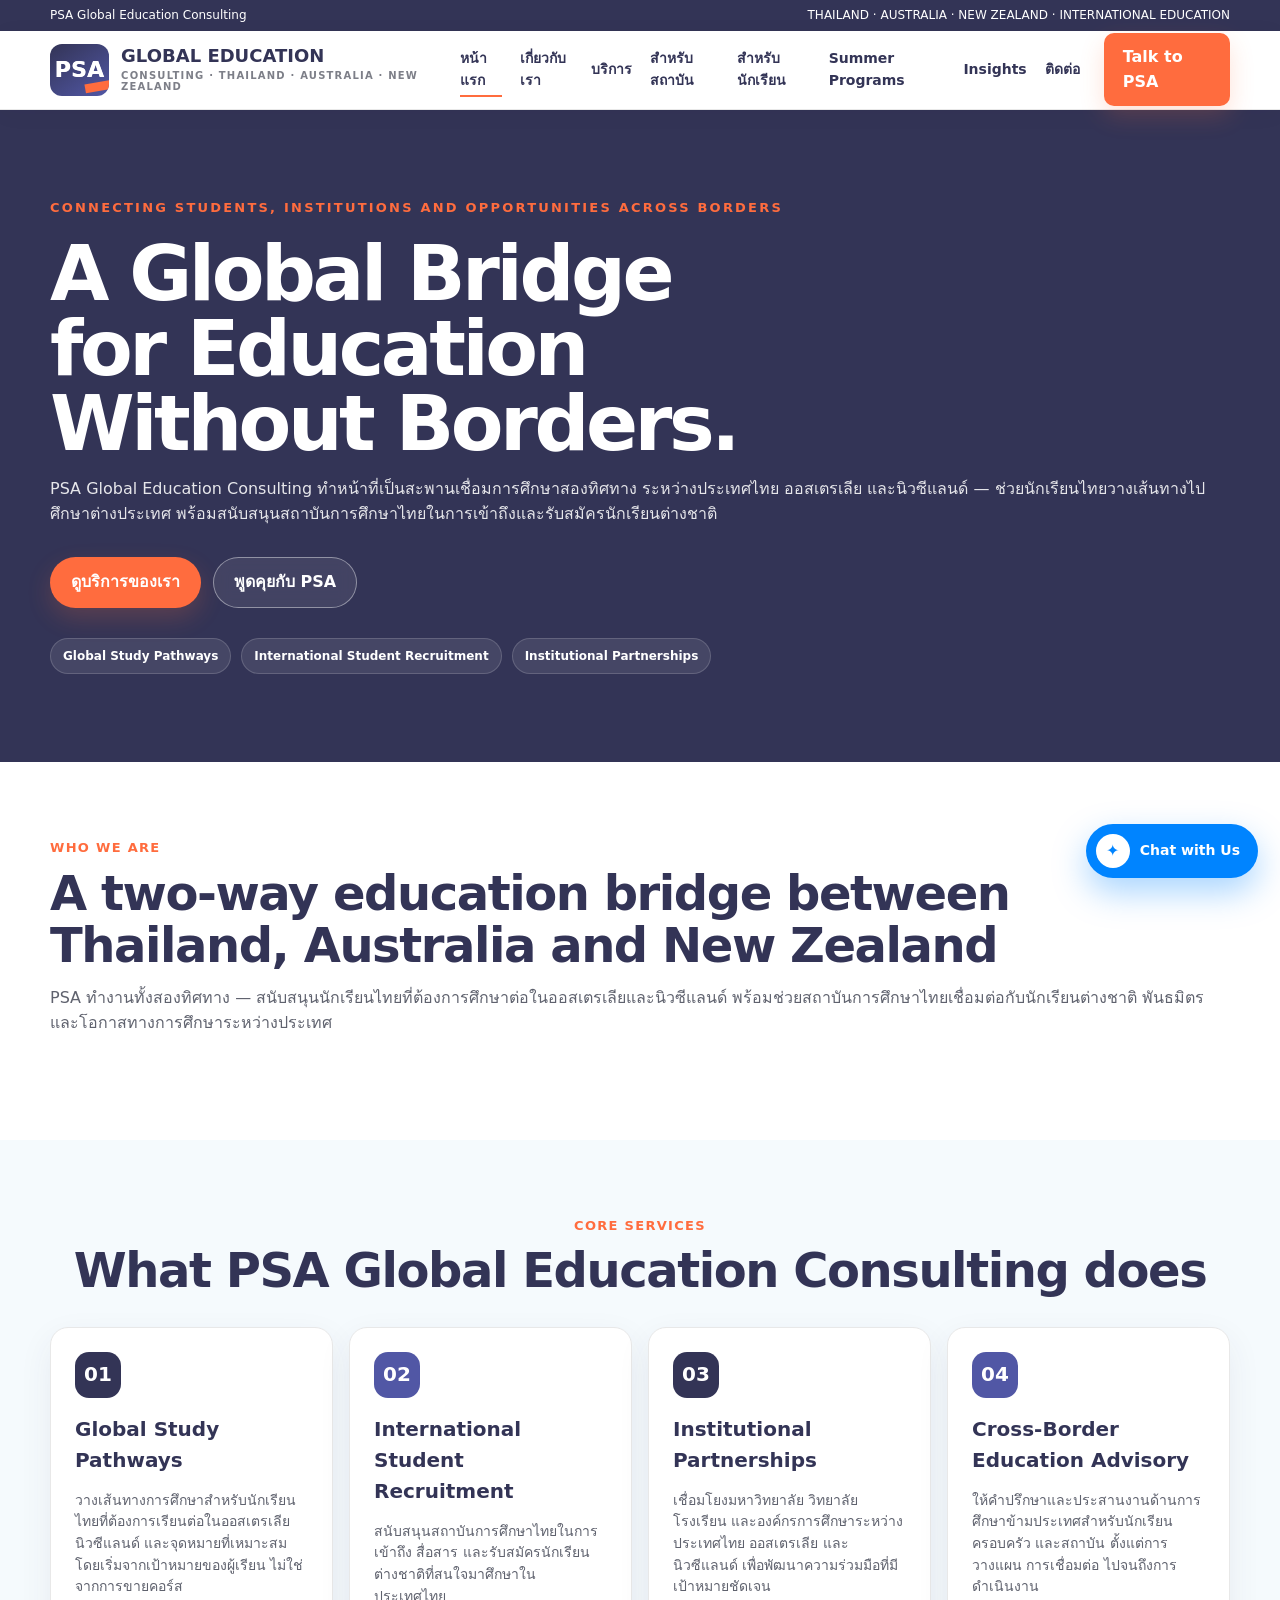
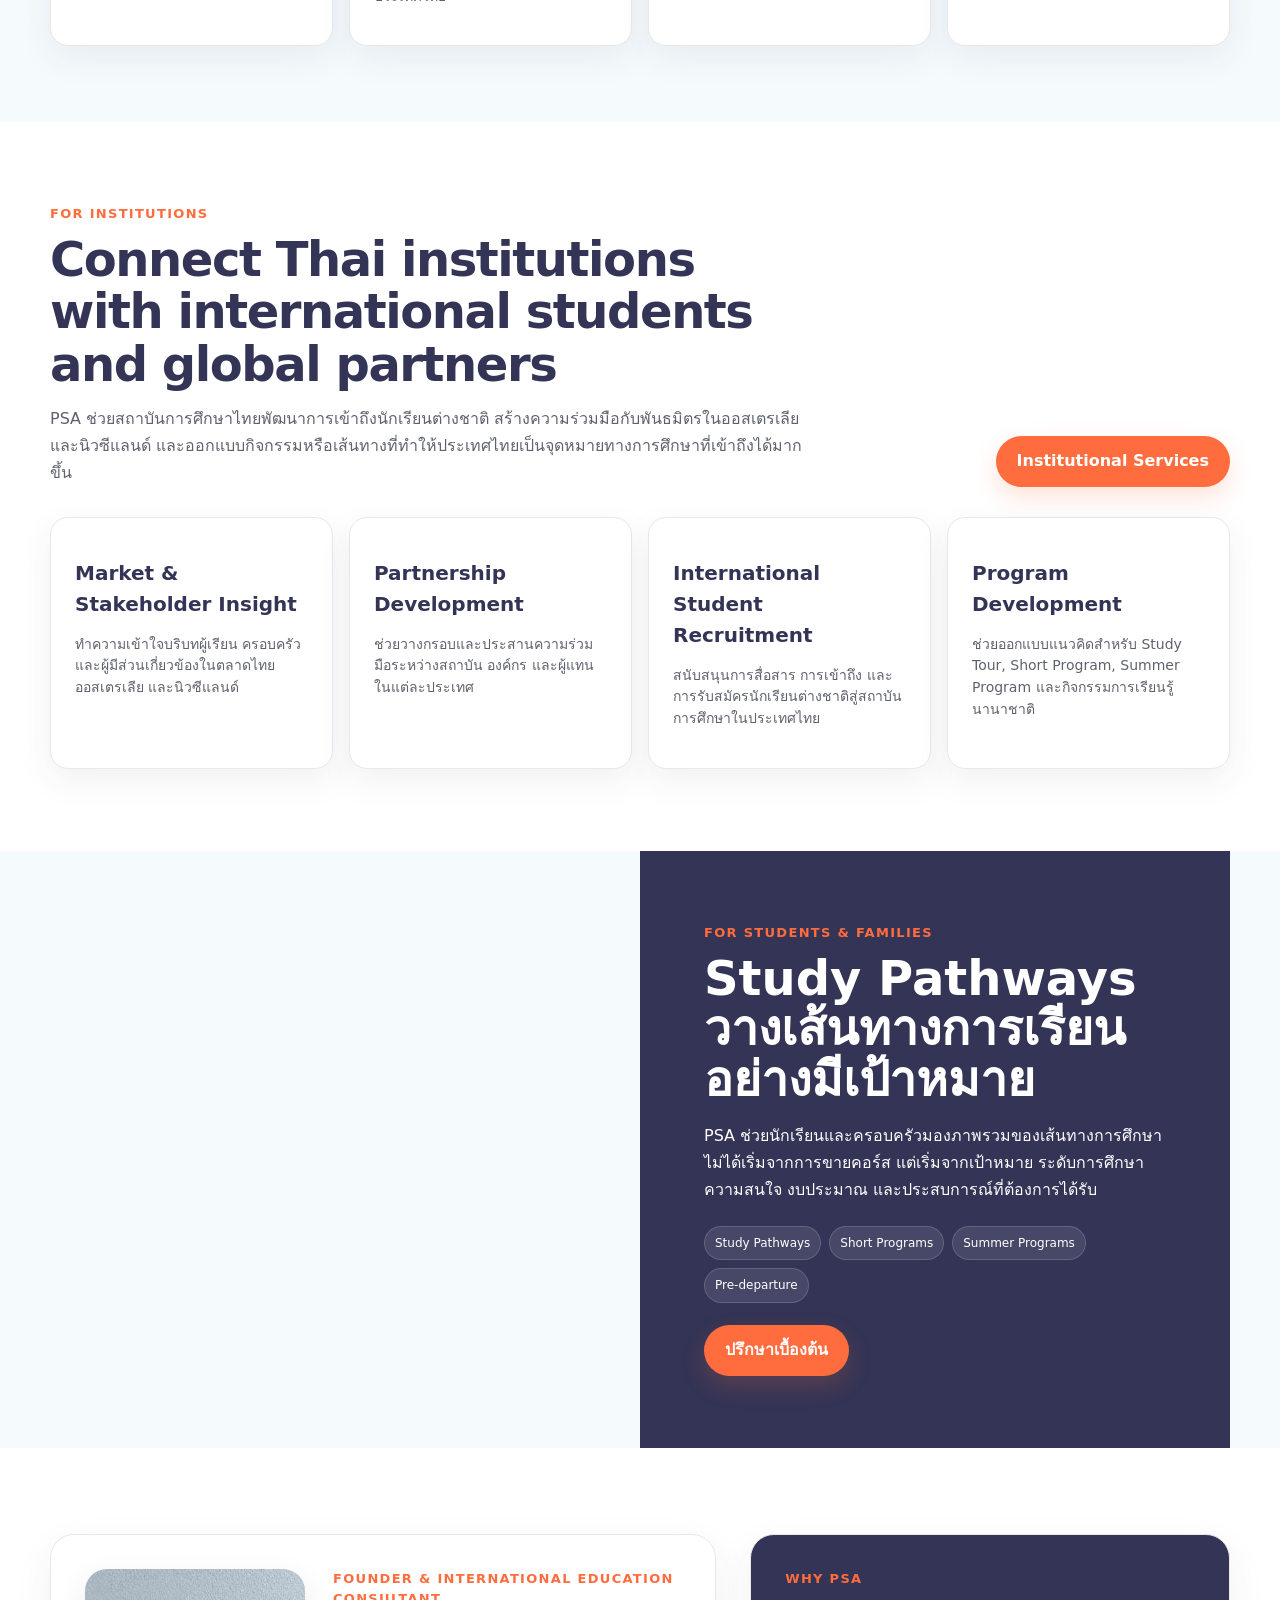
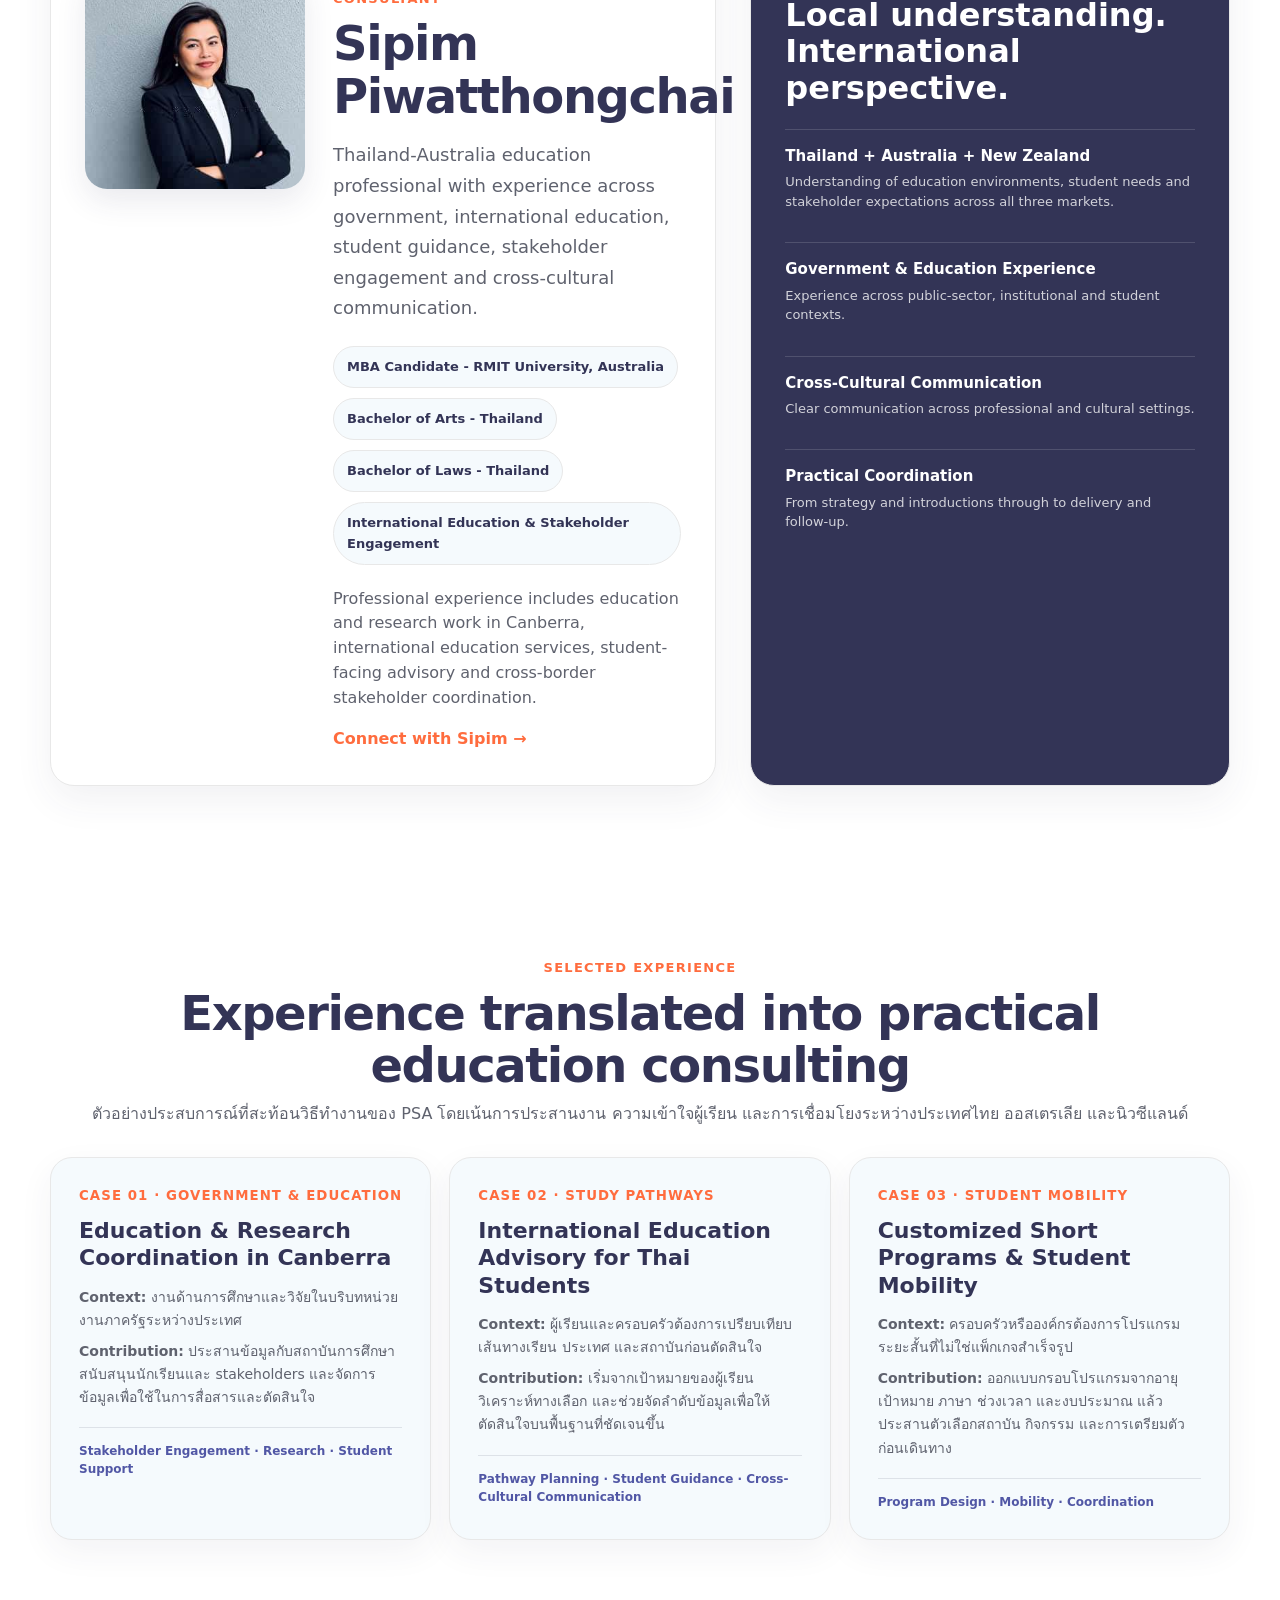
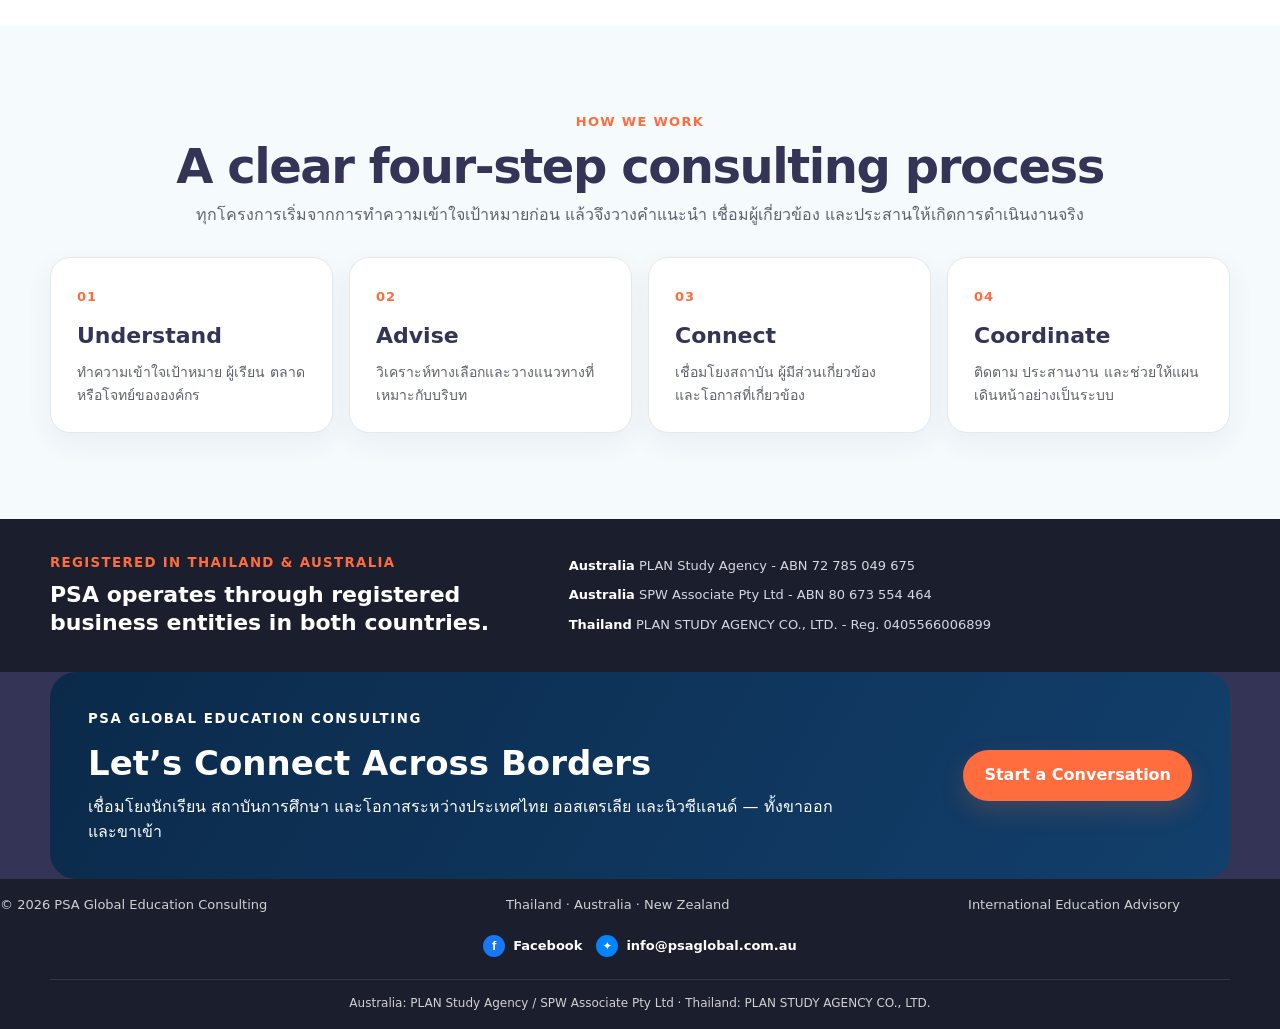
==== index.html @ 03d451f9 "Reposition homepage as two-way international education bridge" ====
<!doctype html>
<html lang="th">
<head>
  <meta charset="utf-8">
  <meta name="viewport" content="width=device-width,initial-scale=1">
  <title>PSA Global Education Consulting | Thailand ↔ Australia ↔ New Zealand</title>
  <meta name="description" content="PSA Global Education Consulting เชื่อมโยงนักเรียน สถาบันการศึกษา และโอกาสทางการศึกษาระหว่างประเทศไทย ออสเตรเลีย และนิวซีแลนด์ ทั้งเส้นทางนักเรียนไทยไปต่างประเทศและนักเรียนต่างชาติมาศึกษาในประเทศไทย">
  <link rel="canonical" href="https://psaglobal.com.au/">
  <link rel="icon" type="image/svg+xml" href="favicon.svg">
  <link rel="manifest" href="site.webmanifest">
  <meta name="theme-color" content="#0D6E99">
  <meta property="og:type" content="website">
  <meta property="og:site_name" content="PSA Global Education Consulting">
  <meta property="og:title" content="PSA Global Education Consulting">
  <meta property="og:description" content="Connecting education across borders through strategic partnerships, student mobility and international education advisory.">
  <meta property="og:url" content="https://psaglobal.com.au/">
  <meta property="og:image" content="https://images.unsplash.com/photo-1523050854058-8df90110c9f1a?auto=format&fit=crop&w=1600&q=82">
  <meta name="twitter:card" content="summary_large_image">
  <link rel="stylesheet" href="styles.css">
</head>
<body>
  <div class="utility-bar travel-utility">
    <div class="container utility-inner">
      <span>PSA Global Education Consulting</span>
      <span class="utility-links">THAILAND · AUSTRALIA · NEW ZEALAND · INTERNATIONAL EDUCATION</span>
    </div>
  </div>

  <header class="header header-v2 travel-header">
    <div class="container nav nav-v2">
      <a class="brand brand-v2" href="index.html" aria-label="PSA Global Education Consulting">
        <span class="brandmark brandmark-v2">PSA</span>
        <span class="brandtext">GLOBAL EDUCATION<small>CONSULTING · THAILAND · AUSTRALIA · NEW ZEALAND</small></span>
      </a>
      <nav class="navlinks navlinks-v2">
        <a class="active" href="index.html">หน้าแรก</a>
        <a href="#about">เกี่ยวกับเรา</a>
        <a href="#services">บริการ</a>
        <a href="institutional-services.html">สำหรับสถาบัน</a>
        <a href="#students">สำหรับนักเรียน</a>
        <a href="summer-camp.html">Summer Programs</a>
        <a href="articles.html">Insights</a>
        <a href="contact.html">ติดต่อ</a>
      </nav>
      <a class="navcta navcta-v2" href="contact.html">Talk to PSA</a>
      <button class="menuBtn" aria-label="เมนู">☰</button>
    </div>
  </header>

  <main>
    <section class="travel-hero" style="--travel-hero-image:url('https://images.unsplash.com/photo-1523050854058-8df90110c9f1?auto=format&fit=crop&w=2200&q=86')">
      <div class="container travel-hero-inner">
        <div class="travel-hero-copy">
          <div class="travel-kicker">CONNECTING STUDENTS, INSTITUTIONS AND OPPORTUNITIES ACROSS BORDERS</div>
          <h1>A Global Bridge<br>for Education<br>Without Borders.</h1>
          <p>PSA Global Education Consulting ทำหน้าที่เป็นสะพานเชื่อมการศึกษาสองทิศทาง ระหว่างประเทศไทย ออสเตรเลีย และนิวซีแลนด์ — ช่วยนักเรียนไทยวางเส้นทางไปศึกษาต่างประเทศ พร้อมสนับสนุนสถาบันการศึกษาไทยในการเข้าถึงและรับสมัครนักเรียนต่างชาติ</p>
          <div class="travel-hero-actions">
            <a class="btn btn-primary" href="#services">ดูบริการของเรา</a>
            <a class="btn travel-ghost" href="contact.html">พูดคุยกับ PSA</a>
          </div>
          <div class="travel-country-line">
            <span>Global Study Pathways</span>
            <span>International Student Recruitment</span>
            <span>Institutional Partnerships</span>
          </div>
        </div>
      </div>
    </section>

    <section id="about" class="travel-services">
      <div class="container">
        <div class="travel-section-head">
          <div>
            <div class="section-kicker">Who We Are</div>
            <h2 class="section-title">A two-way education bridge between Thailand, Australia and New Zealand</h2>
            <p>PSA ทำงานทั้งสองทิศทาง — สนับสนุนนักเรียนไทยที่ต้องการศึกษาต่อในออสเตรเลียและนิวซีแลนด์ พร้อมช่วยสถาบันการศึกษาไทยเชื่อมต่อกับนักเรียนต่างชาติ พันธมิตร และโอกาสทางการศึกษาระหว่างประเทศ</p>
          </div>
        </div>
      </div>
    </section>

    <section id="services" class="travel-services">
      <div class="container">
        <div class="center-heading">
          <div class="section-kicker">Core Services</div>
          <h2 class="section-title">What PSA Global Education Consulting does</h2>
        </div>
        <div class="travel-service-grid">
          <article><div class="travel-service-icon">01</div><h3>Global Study Pathways</h3><p>วางเส้นทางการศึกษาสำหรับนักเรียนไทยที่ต้องการเรียนต่อในออสเตรเลีย นิวซีแลนด์ และจุดหมายที่เหมาะสม โดยเริ่มจากเป้าหมายของผู้เรียน ไม่ใช่จากการขายคอร์ส</p></article>
          <article><div class="travel-service-icon">02</div><h3>International Student Recruitment</h3><p>สนับสนุนสถาบันการศึกษาไทยในการเข้าถึง สื่อสาร และรับสมัครนักเรียนต่างชาติที่สนใจมาศึกษาในประเทศไทย</p></article>
          <article><div class="travel-service-icon">03</div><h3>Institutional Partnerships</h3><p>เชื่อมโยงมหาวิทยาลัย วิทยาลัย โรงเรียน และองค์กรการศึกษาระหว่างประเทศไทย ออสเตรเลีย และนิวซีแลนด์ เพื่อพัฒนาความร่วมมือที่มีเป้าหมายชัดเจน</p></article>
          <article><div class="travel-service-icon">04</div><h3>Cross-Border Education Advisory</h3><p>ให้คำปรึกษาและประสานงานด้านการศึกษาข้ามประเทศสำหรับนักเรียน ครอบครัว และสถาบัน ตั้งแต่การวางแผน การเชื่อมต่อ ไปจนถึงการดำเนินงาน</p></article>
        </div>
      </div>
    </section>

    <section id="institutions" class="study-abroad-section">
      <div class="container">
        <div class="study-abroad-head">
          <div>
            <div class="section-kicker">For Institutions</div>
            <h2 class="section-title">Connect Thai institutions with international students and global partners</h2>
            <p>PSA ช่วยสถาบันการศึกษาไทยพัฒนาการเข้าถึงนักเรียนต่างชาติ สร้างความร่วมมือกับพันธมิตรในออสเตรเลียและนิวซีแลนด์ และออกแบบกิจกรรมหรือเส้นทางที่ทำให้ประเทศไทยเป็นจุดหมายทางการศึกษาที่เข้าถึงได้มากขึ้น</p>
          </div>
          <div class="study-abroad-actions"><a class="btn btn-primary" href="institutional-services.html">Institutional Services</a></div>
        </div>
        <div class="travel-service-grid">
          <article><h3>Market & Stakeholder Insight</h3><p>ทำความเข้าใจบริบทผู้เรียน ครอบครัว และผู้มีส่วนเกี่ยวข้องในตลาดไทย ออสเตรเลีย และนิวซีแลนด์</p></article>
          <article><h3>Partnership Development</h3><p>ช่วยวางกรอบและประสานความร่วมมือระหว่างสถาบัน องค์กร และผู้แทนในแต่ละประเทศ</p></article>
          <article><h3>International Student Recruitment</h3><p>สนับสนุนการสื่อสาร การเข้าถึง และการรับสมัครนักเรียนต่างชาติสู่สถาบันการศึกษาในประเทศไทย</p></article>
          <article><h3>Program Development</h3><p>ช่วยออกแบบแนวคิดสำหรับ Study Tour, Short Program, Summer Program และกิจกรรมการเรียนรู้นานาชาติ</p></article>
        </div>
      </div>
    </section>

    <section id="students" class="summer-travel-feature">
      <div class="container summer-travel-grid">
        <div class="summer-travel-photo"></div>
        <div class="summer-travel-copy">
          <div class="section-kicker">For Students & Families</div>
          <h2>Study Pathways<br><span>วางเส้นทางการเรียนอย่างมีเป้าหมาย</span></h2>
          <p>PSA ช่วยนักเรียนและครอบครัวมองภาพรวมของเส้นทางการศึกษา ไม่ได้เริ่มจากการขายคอร์ส แต่เริ่มจากเป้าหมาย ระดับการศึกษา ความสนใจ งบประมาณ และประสบการณ์ที่ต้องการได้รับ</p>
          <div class="summer-travel-tags"><span>Study Pathways</span><span>Short Programs</span><span>Summer Programs</span><span>Pre-departure</span></div>
          <a class="btn btn-primary" href="contact.html">ปรึกษาเบื้องต้น</a>
        </div>
      </div>
    </section>

    <section class="credibility-section">
      <div class="container credibility-grid">
        <div class="credibility-founder founder-with-photo">
          <div class="founder-photo-wrap"><img src="founder-sipim.svg" alt="Sipim Piwatthongchai, Founder of PSA Global Education Consulting"></div>
          <div class="founder-profile-copy">
            <div class="section-kicker">Founder & International Education Consultant</div>
            <h2 class="section-title">Sipim Piwatthongchai</h2>
            <p class="founder-lead">Thailand-Australia education professional with experience across government, international education, student guidance, stakeholder engagement and cross-cultural communication.</p>
            <div class="credential-list">
              <span>MBA Candidate - RMIT University, Australia</span>
              <span>Bachelor of Arts - Thailand</span>
              <span>Bachelor of Laws - Thailand</span>
              <span>International Education & Stakeholder Engagement</span>
            </div>
            <p>Professional experience includes education and research work in Canberra, international education services, student-facing advisory and cross-border stakeholder coordination.</p>
            <a class="text-link" href="contact.html">Connect with Sipim →</a>
          </div>
        </div>
        <div class="why-psa-card">
          <div class="section-kicker">Why PSA</div>
          <h3>Local understanding.<br>International perspective.</h3>
          <div class="why-psa-points">
            <div><b>Thailand + Australia + New Zealand</b><span>Understanding of education environments, student needs and stakeholder expectations across all three markets.</span></div>
            <div><b>Government & Education Experience</b><span>Experience across public-sector, institutional and student contexts.</span></div>
            <div><b>Cross-Cultural Communication</b><span>Clear communication across professional and cultural settings.</span></div>
            <div><b>Practical Coordination</b><span>From strategy and introductions through to delivery and follow-up.</span></div>
          </div>
        </div>
      </div>
    </section>

    <section class="case-studies-section">
      <div class="container">
        <div class="center-heading">
          <div class="section-kicker">Selected Experience</div>
          <h2 class="section-title">Experience translated into practical education consulting</h2>
          <p>ตัวอย่างประสบการณ์ที่สะท้อนวิธีทำงานของ PSA โดยเน้นการประสานงาน ความเข้าใจผู้เรียน และการเชื่อมโยงระหว่างประเทศไทย ออสเตรเลีย และนิวซีแลนด์</p>
        </div>
        <div class="case-study-grid">
          <article>
            <small>CASE 01 · GOVERNMENT & EDUCATION</small>
            <h3>Education & Research Coordination in Canberra</h3>
            <p><b>Context:</b> งานด้านการศึกษาและวิจัยในบริบทหน่วยงานภาครัฐระหว่างประเทศ</p>
            <p><b>Contribution:</b> ประสานข้อมูลกับสถาบันการศึกษา สนับสนุนนักเรียนและ stakeholders และจัดการข้อมูลเพื่อใช้ในการสื่อสารและตัดสินใจ</p>
            <span>Stakeholder Engagement · Research · Student Support</span>
          </article>
          <article>
            <small>CASE 02 · STUDY PATHWAYS</small>
            <h3>International Education Advisory for Thai Students</h3>
            <p><b>Context:</b> ผู้เรียนและครอบครัวต้องการเปรียบเทียบเส้นทางเรียน ประเทศ และสถาบันก่อนตัดสินใจ</p>
            <p><b>Contribution:</b> เริ่มจากเป้าหมายของผู้เรียน วิเคราะห์ทางเลือก และช่วยจัดลำดับข้อมูลเพื่อให้ตัดสินใจบนพื้นฐานที่ชัดเจนขึ้น</p>
            <span>Pathway Planning · Student Guidance · Cross-Cultural Communication</span>
          </article>
          <article>
            <small>CASE 03 · STUDENT MOBILITY</small>
            <h3>Customized Short Programs & Student Mobility</h3>
            <p><b>Context:</b> ครอบครัวหรือองค์กรต้องการโปรแกรมระยะสั้นที่ไม่ใช่แพ็กเกจสำเร็จรูป</p>
            <p><b>Contribution:</b> ออกแบบกรอบโปรแกรมจากอายุ เป้าหมาย ภาษา ช่วงเวลา และงบประมาณ แล้วประสานตัวเลือกสถาบัน กิจกรรม และการเตรียมตัวก่อนเดินทาง</p>
            <span>Program Design · Mobility · Coordination</span>
          </article>
        </div>
      </div>
    </section>

    <section class="process-section">
      <div class="container">
        <div class="center-heading">
          <div class="section-kicker">How We Work</div>
          <h2 class="section-title">A clear four-step consulting process</h2>
          <p>ทุกโครงการเริ่มจากการทำความเข้าใจเป้าหมายก่อน แล้วจึงวางคำแนะนำ เชื่อมผู้เกี่ยวข้อง และประสานให้เกิดการดำเนินงานจริง</p>
        </div>
        <div class="process-grid">
          <article><span>01</span><h3>Understand</h3><p>ทำความเข้าใจเป้าหมาย ผู้เรียน ตลาด หรือโจทย์ขององค์กร</p></article>
          <article><span>02</span><h3>Advise</h3><p>วิเคราะห์ทางเลือกและวางแนวทางที่เหมาะกับบริบท</p></article>
          <article><span>03</span><h3>Connect</h3><p>เชื่อมโยงสถาบัน ผู้มีส่วนเกี่ยวข้อง และโอกาสที่เกี่ยวข้อง</p></article>
          <article><span>04</span><h3>Coordinate</h3><p>ติดตาม ประสานงาน และช่วยให้แผนเดินหน้าอย่างเป็นระบบ</p></article>
        </div>
      </div>
    </section>

    <section class="registration-strip">
      <div class="container registration-strip-inner">
        <div><small>REGISTERED IN THAILAND & AUSTRALIA</small><strong>PSA operates through registered business entities in both countries.</strong></div>
        <div class="registration-facts">
          <span><b>Australia</b> PLAN Study Agency - ABN 72 785 049 675</span>
          <span><b>Australia</b> SPW Associate Pty Ltd - ABN 80 673 554 464</span>
          <span><b>Thailand</b> PLAN STUDY AGENCY CO., LTD. - Reg. 0405566006899</span>
        </div>
      </div>
    </section>

    <section class="summer-cta">
      <div class="container summer-cta-inner">
        <div>
          <small>PSA GLOBAL EDUCATION CONSULTING</small>
          <h2>Let’s Connect Across Borders</h2>
          <p>เชื่อมโยงนักเรียน สถาบันการศึกษา และโอกาสระหว่างประเทศไทย ออสเตรเลีย และนิวซีแลนด์ — ทั้งขาออกและขาเข้า</p>
        </div>
        <a class="btn btn-primary" href="contact.html">Start a Conversation</a>
      </div>
    </section>
  </main>

  <footer class="footer footer-v2">
    <div class="container footer-bottom footer-bottom-v2">
      <span>© 2026 PSA Global Education Consulting</span>
      <span>Thailand · Australia · New Zealand</span>
      <span>International Education Advisory</span>
    </div>
    <div class="footer-social">
      <a class="facebook-link" href="https://www.facebook.com/planstudyagency/" target="_blank" rel="noopener">Facebook</a>
      <a class="messenger-link" href="mailto:info@psaglobal.com.au">info@psaglobal.com.au</a>
    </div>
    <div class="legal-trust-line">Australia: PLAN Study Agency / SPW Associate Pty Ltd · Thailand: PLAN STUDY AGENCY CO., LTD.</div>
  </footer>
  <script src="script.js"></script>
</body>
</html>
---- styles.css ----
:root{
  --red:#F47B4A;
  --red-dark:#D96336;
  --navy:#18A8A6;
  --deep-green:#146B6D;
  --mint:#BFE9E7;
  --yellow:#F4C542;
  --ink:#173A3C;
  --muted:#607678;
  --line:#DCE9E8;
  --soft:#F7FBFA;
  --white:#fff;
  --shadow:0 18px 50px rgba(24,168,166,.12);
  --radius:22px;
}
*{box-sizing:border-box}
html{scroll-behavior:smooth}
body{margin:0;font-family:Inter,ui-sans-serif,system-ui,-apple-system,BlinkMacSystemFont,"Segoe UI",sans-serif;color:var(--ink);background:#fff;line-height:1.55}
a{color:inherit;text-decoration:none}
img{max-width:100%;display:block}
.container{width:min(1180px,calc(100% - 36px));margin:auto}
.topbar{background:var(--navy);color:#fff;font-size:14px}
.topbar .container{display:flex;justify-content:space-between;gap:16px;padding:8px 0;flex-wrap:wrap}
.header{position:sticky;top:0;z-index:20;background:rgba(255,255,255,.96);backdrop-filter:blur(10px);border-bottom:1px solid rgba(230,233,239,.8)}
.nav{height:78px;display:flex;align-items:center;justify-content:space-between;gap:24px}
.brand{display:flex;align-items:center;gap:12px;font-weight:800;color:var(--navy)}
.brandmark{width:52px;height:52px;border-radius:16px;background:linear-gradient(135deg,var(--navy),#174d80);position:relative;overflow:hidden;box-shadow:0 8px 24px rgba(11,42,74,.18)}
.brandmark:before{content:"PSA";position:absolute;inset:0;display:grid;place-items:center;color:#fff;font-weight:900;letter-spacing:.4px}
.brandmark:after{content:"";position:absolute;width:46px;height:16px;background:var(--red);right:-11px;bottom:5px;transform:rotate(-14deg)}
.brandtext{display:flex;flex-direction:column;line-height:1.05}.brandtext small{font-weight:700;color:var(--red);letter-spacing:.12em;font-size:10px;margin-top:5px}
.navlinks{display:flex;align-items:center;gap:22px;font-size:15px;font-weight:650}
.navlinks a{padding:28px 0;position:relative}.navlinks a:after{content:"";position:absolute;left:0;right:100%;bottom:20px;height:2px;background:var(--red);transition:.2s}.navlinks a:hover:after,.navlinks a.active:after{right:0}
.navcta,.btn{display:inline-flex;align-items:center;justify-content:center;border-radius:999px;padding:12px 20px;font-weight:750;border:1px solid transparent;transition:.2s;cursor:pointer}
.btn-primary,.navcta{background:var(--red);color:#fff;box-shadow:0 10px 24px rgba(230,0,18,.18)}
.btn-primary:hover,.navcta:hover{background:var(--red-dark);transform:translateY(-1px)}
.btn-secondary{background:#fff;color:var(--navy);border-color:#ccd5df}.btn-secondary:hover{border-color:var(--navy);transform:translateY(-1px)}
.menuBtn{display:none;border:0;background:#fff;font-size:26px;color:var(--navy)}
.hero{position:relative;overflow:hidden;background:linear-gradient(120deg,#fff 0%,#f7fbff 55%,#eef6ff 100%)}
.hero-grid{display:grid;grid-template-columns:1.03fr .97fr;min-height:640px;align-items:center;gap:48px;padding:54px 0}
.eyebrow{display:inline-flex;gap:8px;align-items:center;color:var(--red);font-size:13px;font-weight:800;letter-spacing:.08em;text-transform:uppercase}.dot{width:8px;height:8px;border-radius:50%;background:var(--red)}
h1{font-size:clamp(42px,6vw,76px);line-height:.98;letter-spacing:-.045em;margin:14px 0 22px;color:var(--navy)}
.hero h1 strong{color:var(--red)}
.lead{font-size:20px;color:#475467;max-width:680px}
.hero-actions{display:flex;gap:12px;margin:30px 0 24px;flex-wrap:wrap}
.trustline{display:flex;gap:26px;flex-wrap:wrap;color:#475467;font-size:14px}.trustline b{color:var(--navy)}
.hero-card{background:#fff;border-radius:30px;box-shadow:var(--shadow);overflow:hidden;position:relative}
.hero-card img{aspect-ratio:1.42/1;object-fit:cover;object-position:center}
.hero-card .overlay{position:absolute;left:18px;right:18px;bottom:18px;background:rgba(11,42,74,.92);color:#fff;border-radius:20px;padding:18px 20px;display:flex;justify-content:space-between;gap:16px;align-items:center}
.hero-card .overlay small{display:block;color:#dfe8f2}
.stats{margin-top:-28px;position:relative;z-index:3}.stats-grid{display:grid;grid-template-columns:repeat(4,1fr);background:#fff;border:1px solid var(--line);border-radius:24px;box-shadow:var(--shadow);overflow:hidden}.stat{padding:24px;text-align:center}.stat+.stat{border-left:1px solid var(--line)}.stat b{font-size:27px;color:var(--navy)}.stat span{display:block;color:var(--muted);font-size:13px;margin-top:3px}
section{padding:88px 0}.section-kicker{font-size:13px;letter-spacing:.1em;text-transform:uppercase;font-weight:800;color:var(--red)}.section-title{font-size:clamp(30px,4vw,48px);letter-spacing:-.03em;line-height:1.1;color:var(--navy);margin:8px 0 14px}.section-copy{max-width:760px;color:var(--muted);font-size:17px}
.cards-3{display:grid;grid-template-columns:repeat(3,1fr);gap:22px;margin-top:34px}.country-card{border-radius:24px;overflow:hidden;position:relative;min-height:420px;box-shadow:var(--shadow)}.country-card img{width:100%;height:100%;object-fit:cover;position:absolute;inset:0}.country-card:after{content:"";position:absolute;inset:0;background:linear-gradient(180deg,transparent 25%,rgba(2,12,24,.82) 100%)}.country-card .content{position:absolute;left:22px;right:22px;bottom:22px;color:#fff;z-index:2}.country-card h3{font-size:30px;margin:0}.country-card p{margin:6px 0 16px;color:#eef4fa}.pill{display:inline-block;border-radius:999px;padding:7px 11px;font-size:12px;font-weight:800;background:rgba(255,255,255,.15);backdrop-filter:blur(8px);border:1px solid rgba(255,255,255,.24)}
.services{background:var(--soft)}.service-grid{display:grid;grid-template-columns:repeat(3,1fr);gap:18px;margin-top:32px}.service{background:#fff;border:1px solid var(--line);border-radius:20px;padding:24px}.iconbox{width:48px;height:48px;border-radius:14px;background:#fff0f1;color:var(--red);display:grid;place-items:center;font-size:21px;font-weight:900}.service h3{margin:16px 0 8px;color:var(--navy)}.service p{margin:0;color:var(--muted)}
.searchbox{border-radius:26px;background:var(--navy);color:#fff;padding:36px;box-shadow:var(--shadow)}.searchbox h2{margin:0 0 8px;font-size:34px}.searchform{display:grid;grid-template-columns:1.2fr 1fr 1fr auto;gap:12px;margin-top:22px}.field{background:#fff;border-radius:14px;padding:10px 13px;color:var(--ink);border:1px solid transparent}.field label{display:block;font-size:11px;color:#667085;text-transform:uppercase;letter-spacing:.08em;font-weight:800}.field select,.field input{width:100%;border:0;outline:none;background:transparent;font:inherit;color:var(--ink);padding-top:4px}
.why{display:grid;grid-template-columns:.95fr 1.05fr;gap:48px;align-items:center}.why-photo{border-radius:28px;overflow:hidden;box-shadow:var(--shadow)}.why-photo img{width:100%;min-height:520px;object-fit:cover}.checklist{display:grid;gap:14px;margin-top:24px}.check{display:flex;gap:12px;align-items:flex-start}.check i{font-style:normal;width:26px;height:26px;border-radius:50%;background:#e8f6ee;color:#16823a;display:grid;place-items:center;font-weight:900;flex:0 0 auto}
.articles{background:var(--soft)}.article-grid{display:grid;grid-template-columns:repeat(3,1fr);gap:20px;margin-top:30px}.article{background:#fff;border-radius:20px;border:1px solid var(--line);overflow:hidden}.article .thumb{height:190px;background:linear-gradient(135deg,#dfeeff,#fff0f1);display:grid;place-items:center;color:var(--navy);font-size:52px}.article .body{padding:20px}.article small{color:var(--red);font-weight:800}.article h3{margin:8px 0;color:var(--navy)}.article p{color:var(--muted)}
.cta{background:linear-gradient(120deg,var(--navy),#174d80);color:#fff;border-radius:28px;padding:42px;display:flex;align-items:center;justify-content:space-between;gap:26px}.cta h2{margin:0;font-size:36px}.cta p{margin:8px 0 0;color:#d9e4ee;max-width:680px}
.footer{margin-top:88px;background:#071b2f;color:#d8e1ea;padding:56px 0 24px}.footer-grid{display:grid;grid-template-columns:1.4fr repeat(3,1fr);gap:34px}.footer h4{color:#fff;margin:0 0 12px}.footer a{display:block;margin:8px 0;color:#c8d3dd}.footer .small{font-size:13px;color:#92a3b3}.footer-bottom{border-top:1px solid rgba(255,255,255,.1);margin-top:34px;padding-top:18px;display:flex;justify-content:space-between;gap:16px;flex-wrap:wrap;font-size:13px;color:#92a3b3}
.page-hero{padding:84px 0 64px;background:linear-gradient(120deg,#f8fbff,#fff)}.page-hero h1{font-size:clamp(42px,5vw,64px);margin-bottom:16px}.breadcrumb{font-size:13px;color:#7b8794}.content-grid{display:grid;grid-template-columns:1fr 360px;gap:34px;align-items:start}.sidecard{position:sticky;top:104px;background:#fff;border:1px solid var(--line);border-radius:20px;padding:22px;box-shadow:var(--shadow)}.prose h2{color:var(--navy);font-size:30px;margin-top:0}.prose h3{color:var(--navy);margin-top:28px}.prose p,.prose li{color:#475467}.prose ul{padding-left:20px}.notice{background:#fff8e6;border:1px solid #f4d98d;padding:16px 18px;border-radius:14px;color:#6b4e00}
.contact-grid{display:grid;grid-template-columns:.9fr 1.1fr;gap:36px}.contact-card{background:var(--soft);border-radius:24px;padding:28px}.contact-form{display:grid;grid-template-columns:1fr 1fr;gap:14px}.contact-form .full{grid-column:1/-1}.input{border:1px solid #d9dfe7;border-radius:12px;padding:13px 14px;font:inherit;width:100%;background:#fff}.input:focus{outline:2px solid rgba(230,0,18,.12);border-color:var(--red)}
.results{margin-top:28px;display:grid;gap:14px}.result{border:1px solid var(--line);border-radius:18px;padding:18px;background:#fff}.result h3{margin:0;color:var(--navy)}.result-meta{display:flex;gap:10px;flex-wrap:wrap;margin:10px 0}.tag{font-size:12px;border-radius:999px;padding:6px 9px;background:#eef4fa;color:var(--navy);font-weight:700}
@media(max-width:980px){.navlinks{display:none}.menuBtn{display:block}.hero-grid,.why,.content-grid,.contact-grid{grid-template-columns:1fr}.hero-grid{padding-top:36px}.hero-card{max-width:760px}.stats-grid{grid-template-columns:repeat(2,1fr)}.stat:nth-child(3){border-left:0;border-top:1px solid var(--line)}.stat:nth-child(4){border-top:1px solid var(--line)}.cards-3,.service-grid,.article-grid{grid-template-columns:1fr 1fr}.searchform{grid-template-columns:1fr 1fr}.searchform .btn{grid-column:1/-1}.sidecard{position:static}.footer-grid{grid-template-columns:1fr 1fr}}
@media(max-width:640px){.container{width:min(100% - 24px,1180px)}.topbar{display:none}.nav{height:68px}.navcta{display:none}.brandtext{font-size:14px}.hero-grid{min-height:auto;gap:28px;padding:38px 0 62px}h1{font-size:46px}.lead{font-size:17px}.hero-card .overlay{position:static;border-radius:0}.stats{margin-top:-30px}.stats-grid{grid-template-columns:1fr 1fr}.cards-3,.service-grid,.article-grid,.searchform,.footer-grid,.contact-form{grid-template-columns:1fr}.contact-form .full{grid-column:auto}.country-card{min-height:360px}.cta{padding:30px 24px;display:block}.cta .btn{margin-top:18px}.footer{margin-top:62px}}

/* PSA homepage v2 */
.utility-bar{background:#fff;border-bottom:1px solid #edf0f4;font-size:12px;color:#52606d}
.utility-inner{display:flex;justify-content:space-between;align-items:center;padding:6px 0}
.header-v2{box-shadow:0 5px 18px rgba(11,42,74,.06)}
.nav-v2{height:72px}.brand-v2{min-width:210px}.brandmark-v2{width:62px;height:46px;border-radius:12px;background:linear-gradient(145deg,var(--navy),#143c66);color:#fff;display:grid;place-items:center;font-weight:900;font-size:20px;box-shadow:none}.brandmark-v2:after{content:"";position:absolute;right:-4px;bottom:5px;width:28px;height:9px;background:var(--red);transform:rotate(-10deg)}
.navlinks-v2{gap:18px;font-size:14px}.navlinks-v2 a{padding:26px 0}.navcta-v2{border-radius:10px;padding:11px 18px}
.hero-banner{padding:0;background:#fff;position:relative}.hero-cover-wrap{max-width:2048px;margin:auto;overflow:hidden;background:#eef4fa}.hero-cover{width:100%;height:auto;min-height:360px;object-fit:cover}
.search-float{position:relative;margin-top:-42px;z-index:5;background:linear-gradient(120deg,#0a2b4d,#0f416f);padding:18px 20px 20px;border-radius:18px;box-shadow:0 22px 50px rgba(11,42,74,.20)}
.search-head{color:#fff;font-weight:900;font-size:23px;display:flex;gap:8px;align-items:center;margin-bottom:10px}.searchform-v2{grid-template-columns:1fr 1fr 1fr 1fr auto;margin:0}.field-v2{border-radius:10px;padding:9px 12px}.field-v2 label{text-transform:none;letter-spacing:0;font-size:11px}.search-btn{border-radius:10px;min-width:110px}
.destinations-v2{padding:64px 0 72px}.section-heading-row{display:flex;justify-content:space-between;gap:24px;align-items:end}.text-link{font-weight:800;color:var(--navy);white-space:nowrap}.country-grid-v2{margin-top:24px}.country-card-v2{background:#fff;border:1px solid var(--line);border-radius:18px;overflow:hidden;box-shadow:0 12px 34px rgba(11,42,74,.09);transition:.2s}.country-card-v2:hover{transform:translateY(-4px);box-shadow:0 18px 42px rgba(11,42,74,.14)}.country-card-v2>img{width:100%;height:185px;object-fit:cover}.country-card-body{display:flex;gap:12px;padding:18px 18px 10px}.country-flag{width:48px;height:48px;border-radius:50%;display:grid;place-items:center;background:#f3f6fa;font-size:24px;flex:0 0 auto}.country-card-body small{font-weight:800;color:#586575}.country-card-body h3{margin:0;color:var(--red);font-size:24px}.country-card-body p{margin:4px 0 0;color:var(--muted);font-size:14px}.country-more{display:block;padding:0 18px 18px;color:var(--navy);font-weight:800;font-size:14px}
.services-v2{padding:58px 0 68px;background:linear-gradient(#f8fafc,#f1f5f9)}.center-heading{text-align:center}.center-heading .section-title span,.why-v2 .section-title span{color:var(--red)}.center-heading p{margin-top:-4px;color:var(--muted)}.service-grid-v2{grid-template-columns:repeat(6,1fr);gap:10px;margin-top:28px}.service-v2{text-align:center;padding:22px 14px 18px;border-radius:14px;min-height:190px}.iconbox-v2{margin:auto;border-radius:10px;background:#fff0f1;font-size:28px}.service-v2 h3{font-size:15px;line-height:1.35}.service-v2 p{font-size:12.5px}
.why-v2-wrap{padding:0;background:linear-gradient(120deg,#082744,#0d3d69);color:#fff}.why-v2{display:grid;grid-template-columns:.72fr 1.28fr;gap:30px;align-items:stretch}.why-image-v2{position:relative;overflow:hidden;min-height:390px}.why-image-v2 img{width:100%;height:100%;object-fit:cover;object-position:42% center;filter:saturate(.95)}.why-image-v2:after{content:"";position:absolute;inset:0;background:linear-gradient(90deg,rgba(7,28,49,.05),rgba(7,28,49,.7))}.why-image-label{position:absolute;z-index:2;left:24px;bottom:24px;font-size:25px;font-style:italic;font-weight:700;max-width:220px}.why-v2>div:last-child{padding:46px 0}.why-v2 .section-title{color:#fff;margin-top:4px}.benefit-grid{display:grid;grid-template-columns:repeat(4,1fr);gap:10px;margin-top:24px}.benefit-card{background:#fff;color:var(--ink);border-radius:14px;padding:18px 14px;text-align:center}.benefit-card b{font-size:26px}.benefit-card h3{font-size:14px;color:var(--navy);margin:8px 0 6px}.benefit-card p{font-size:12px;color:var(--muted);margin:0}
.student-stories{padding:58px 0}.stories-grid{display:grid;grid-template-columns:.9fr 1.5fr;gap:38px}.testimonial-v2{display:flex;gap:16px;border:1px solid var(--line);border-radius:16px;padding:18px;background:#fff;box-shadow:0 10px 28px rgba(11,42,74,.07)}.avatar-v2{width:58px;height:58px;border-radius:50%;background:#fff0f1;color:var(--red);display:grid;place-items:center;font-weight:900}.testimonial-v2 p{margin:0 0 8px}.compact{align-items:center}.small-title{font-size:30px}.article-mini-grid{display:grid;grid-template-columns:repeat(3,1fr);gap:14px}.article-mini{display:block}.article-photo{height:122px;border-radius:12px;background-size:cover;background-position:center;margin-bottom:10px}.article-photo.aus{background-image:url('assets/australia.jpg')}.article-photo.visa{background-image:linear-gradient(135deg,#eef4fa,#fff0f1)}.article-photo.uk{background-image:url('assets/uk.jpg')}.article-mini span{display:inline-block;background:var(--red);color:#fff;border-radius:999px;padding:4px 8px;font-size:10px}.article-mini h3{font-size:14px;line-height:1.4;margin:8px 0;color:var(--navy)}
.final-cta-v2{padding:0;background:linear-gradient(135deg,#e60012,#ff2a36 42%,#fff 42%,#f6f9fc 100%)}.final-cta-grid{min-height:190px;display:grid;grid-template-columns:1.15fr 1fr;align-items:center;gap:50px;padding:32px 0}.final-cta-grid small,.final-cta-grid h2,.final-cta-grid p{color:#fff}.final-cta-grid h2{font-size:31px;line-height:1.18;margin:4px 0}.final-cta-grid h2 span{font-size:36px}.final-cta-grid p{margin:0;max-width:520px}.cta-actions-v2{display:grid;grid-template-columns:1fr 1fr;gap:10px}.contact-chip{background:#fff;border:1px solid var(--line);border-radius:12px;padding:14px;color:var(--navy);font-weight:800;text-align:center}.cta-actions-v2 .btn{grid-column:1/-1;border-radius:12px;background:var(--navy)}
.footer-v2{margin-top:0;padding:16px 0;background:#071b2f}.footer-bottom-v2{margin:0;padding:0;border:0;justify-content:space-between}
@media(max-width:1100px){.service-grid-v2{grid-template-columns:repeat(3,1fr)}.benefit-grid{grid-template-columns:1fr 1fr}.navlinks-v2{display:none}.menuBtn{display:block}}
@media(max-width:820px){.search-float{margin-top:-24px}.searchform-v2{grid-template-columns:1fr 1fr}.search-btn{grid-column:1/-1}.why-v2,.stories-grid,.final-cta-grid{grid-template-columns:1fr}.why-image-v2{min-height:300px}.why-v2>div:last-child{padding:34px 0}.final-cta-v2{background:linear-gradient(180deg,#e60012 0 54%,#f6f9fc 54%)}.cta-actions-v2{padding-bottom:24px}.final-cta-grid{gap:22px}.final-cta-grid small,.final-cta-grid h2,.final-cta-grid p{color:#fff}}
@media(max-width:640px){.utility-bar{display:none}.hero-cover{min-height:250px;object-fit:cover;object-position:center}.search-float{border-radius:14px;margin-top:-18px}.search-head{font-size:20px}.searchform-v2,.service-grid-v2,.benefit-grid,.article-mini-grid{grid-template-columns:1fr}.country-grid-v2{grid-template-columns:1fr}.country-card-v2>img{height:170px}.section-heading-row{display:block}.text-link{display:inline-block;margin-top:8px}.why-v2{width:100%}.why-v2>div:last-child{padding:32px 18px}.stories-grid{gap:24px}.final-cta-grid{padding:28px 12px}.cta-actions-v2{grid-template-columns:1fr}.cta-actions-v2 .btn{grid-column:auto}.footer-bottom-v2{display:block;text-align:center}.footer-bottom-v2 span{display:block;margin:6px 0}}


/* PSA approved mockup refinement */
.hero-redesign .hero-cover-wrap{position:relative;min-height:590px;background:#dfeaf5}
.hero-redesign .hero-cover{position:absolute;inset:0;width:100%;height:100%;object-fit:cover;object-position:center 42%}
.hero-shade{position:absolute;inset:0;background:
linear-gradient(90deg,rgba(255,255,255,.98) 0%,rgba(255,255,255,.95) 24%,rgba(255,255,255,.28) 48%,rgba(8,32,58,.18) 100%),
linear-gradient(180deg,rgba(255,255,255,0) 55%,rgba(7,27,47,.22) 100%)}
.hero-copy{position:relative;z-index:3;padding-top:56px}
.hero-logo-lockup{display:flex;align-items:center;gap:14px;margin-bottom:26px}
.hero-logo-mark{width:126px;height:92px;border-radius:20px;background:linear-gradient(145deg,#092947,#123f6c);color:#fff;display:grid;place-items:center;font-size:42px;font-weight:1000;letter-spacing:-.04em;position:relative;overflow:hidden;box-shadow:0 14px 34px rgba(11,42,74,.16)}
.hero-logo-mark:after{content:"";position:absolute;right:-10px;bottom:9px;width:78px;height:17px;background:var(--red);transform:rotate(-12deg)}
.hero-logo-text{font-size:30px;font-weight:900;line-height:.95;color:var(--navy);letter-spacing:.02em}
.hero-logo-text small{display:block;color:var(--red);font-size:11px;letter-spacing:.16em;margin-top:8px}
.hero-country-line{display:flex;gap:32px;color:var(--red);font-family:Georgia,serif;font-style:italic;font-size:26px;margin-bottom:10px}
.hero-copy h1{font-size:clamp(48px,5.4vw,74px);line-height:.95;margin:0;color:var(--navy);letter-spacing:-.045em;max-width:760px;text-shadow:0 2px 18px rgba(255,255,255,.65)}
.hero-copy h1 strong{color:var(--red)}
.hero-copy h1 em{font-style:normal;font-size:.58em;letter-spacing:-.02em}
.hero-copy>p{max-width:560px;font-size:18px;color:#344054;margin:20px 0 0}
.hero-buttons{display:flex;gap:12px;margin-top:24px}
.hero-ghost{background:#fff;color:var(--navy);border-color:#d8e0e8;box-shadow:0 10px 24px rgba(11,42,74,.08)}
.hero-ribbon{position:absolute;right:0;bottom:0;z-index:4;background:linear-gradient(135deg,#092947,#113b66);color:#fff;padding:24px 44px 26px 80px;clip-path:polygon(16% 0,100% 0,100% 100%,0 100%);font-size:22px;font-style:italic;text-align:center;line-height:1.25;min-width:420px}
.search-float{margin-top:-54px}
.country-card-v2>img{height:210px}
.destinations-v2{padding-top:76px}
.service-grid-v2{box-shadow:0 14px 40px rgba(11,42,74,.06);border-radius:18px;padding:10px;background:#fff}
.service-v2{border:0;border-right:1px solid #edf0f4;border-radius:0}
.service-v2:last-child{border-right:0}
.why-v2-wrap{background:linear-gradient(120deg,#07233f 0%,#0e416f 100%)}
.final-cta-v2{background:linear-gradient(135deg,#e60012 0 39%,#f7f9fc 39% 100%)}
.nav-v2{height:78px}
.brandmark-v2{width:68px;height:52px;font-size:22px}
.brandtext{font-size:18px}
@media(max-width:900px){
  .hero-redesign .hero-cover-wrap{min-height:560px}
  .hero-shade{background:linear-gradient(90deg,rgba(255,255,255,.98),rgba(255,255,255,.78) 55%,rgba(8,32,58,.12))}
  .hero-ribbon{display:none}
  .hero-country-line{font-size:21px;gap:18px}
}
@media(max-width:640px){
  .hero-redesign .hero-cover-wrap{min-height:610px}
  .hero-redesign .hero-cover{object-position:62% center}
  .hero-shade{background:linear-gradient(180deg,rgba(255,255,255,.97) 0%,rgba(255,255,255,.88) 54%,rgba(255,255,255,.25) 100%)}
  .hero-copy{padding-top:28px}
  .hero-logo-mark{width:86px;height:66px;font-size:30px;border-radius:14px}
  .hero-logo-text{font-size:21px}
  .hero-country-line{font-size:17px;gap:12px;flex-wrap:wrap}
  .hero-copy h1{font-size:45px;max-width:95%}
  .hero-copy>p{font-size:16px;max-width:92%}
  .hero-buttons{flex-wrap:wrap}
  .search-float{margin-top:-28px}
  .service-grid-v2{padding:0}
  .service-v2{border-right:0;border-bottom:1px solid #edf0f4}
  .service-v2:last-child{border-bottom:0}
}


/* PSA clean hero revision */
.hero-clean{padding:0;background:#fff}
.hero-clean .hero-cover-wrap{position:relative;min-height:560px;overflow:hidden;background:#edf3f8}
.hero-clean .hero-cover{position:absolute;inset:0;width:100%;height:100%;object-fit:cover;object-position:center 42%}
.hero-clean-shade{position:absolute;inset:0;background:linear-gradient(90deg,rgba(255,255,255,.98) 0%,rgba(255,255,255,.94) 29%,rgba(255,255,255,.72) 42%,rgba(255,255,255,.12) 67%,rgba(9,31,54,.05) 100%)}
.hero-clean-copy{position:relative;z-index:2;padding-top:88px}
.hero-destinations{font-size:13px;font-weight:800;letter-spacing:.14em;text-transform:uppercase;color:var(--red);margin-bottom:14px}
.hero-destinations span{color:#aab4bf;margin:0 8px}
.hero-clean-copy h1{font-size:clamp(46px,5.2vw,70px);line-height:.97;letter-spacing:-.045em;margin:0;color:var(--navy);max-width:620px;text-shadow:none}
.hero-clean-copy h1 strong{color:var(--red)}
.hero-clean-copy h1 span{font-size:.58em;font-weight:800;letter-spacing:-.02em}
.hero-clean-copy>p{max-width:560px;margin:20px 0 0;color:#475467;font-size:17px;line-height:1.65}
.hero-clean .hero-buttons{margin-top:26px}
.hero-clean .hero-tagline{margin-top:24px;font-size:14px;color:#6b7785;font-weight:700}
.hero-clean .hero-ghost{background:#fff;color:var(--navy);border:1px solid #d7dee7;box-shadow:none}
.search-float-clean{margin-top:-34px;padding:15px 16px 16px;border-radius:16px;box-shadow:0 16px 38px rgba(11,42,74,.16)}
.search-float-clean .search-head{font-size:18px;margin-bottom:9px}
.search-float-clean .field-v2{padding:8px 11px}
.search-float-clean .search-btn{min-width:96px}
.destinations-v2{padding-top:72px}
.country-grid-v2{gap:20px}
.country-card-v2{box-shadow:0 10px 28px rgba(11,42,74,.07)}
.services-v2{padding:70px 0;background:#f8fafc}
.service-grid-v2{box-shadow:none;border:1px solid var(--line);padding:0;gap:0;overflow:hidden}
.service-v2{min-height:184px;background:#fff}
.why-v2-wrap{margin-top:0}
.student-stories{padding:72px 0}
.article-photo.aus{background-image:url('https://images.unsplash.com/photo-1616085290832-e77c0f54bdcc?auto=format&fit=crop&fm=jpg&q=75&w=1200')}
.article-photo.uk{background-image:url('https://images.unsplash.com/photo-1473896100090-53523650d4c6?auto=format&fit=crop&fm=jpg&q=75&w=1200')}
.final-cta-v2{background:linear-gradient(135deg,#e60012 0 36%,#f7f9fc 36% 100%)}
@media(max-width:900px){
  .hero-clean .hero-cover-wrap{min-height:540px}
  .hero-clean-shade{background:linear-gradient(90deg,rgba(255,255,255,.98),rgba(255,255,255,.82) 55%,rgba(255,255,255,.28) 100%)}
  .hero-clean-copy{padding-top:64px}
}
@media(max-width:640px){
  .hero-clean .hero-cover-wrap{min-height:600px}
  .hero-clean .hero-cover{object-position:62% center}
  .hero-clean-shade{background:linear-gradient(180deg,rgba(255,255,255,.98) 0%,rgba(255,255,255,.93) 53%,rgba(255,255,255,.45) 100%)}
  .hero-clean-copy{padding-top:42px}
  .hero-clean-copy h1{font-size:44px;max-width:95%}
  .hero-clean-copy>p{font-size:15px;max-width:94%}
  .hero-clean .hero-tagline{font-size:12px;max-width:70%}
  .search-float-clean{margin-top:-22px}
}


/* Final hero stabilization */
.hero-clean .hero-cover-wrap{
  position:relative !important;
  min-height:520px !important;
  overflow:hidden !important;
  background:#eef3f8 !important;
}
.hero-clean .hero-cover{
  position:absolute !important;
  inset:0 !important;
  width:100% !important;
  height:100% !important;
  min-height:0 !important;
  object-fit:cover !important;
  object-position:center 45% !important;
  opacity:1 !important;
  display:block !important;
}
.hero-clean-shade{
  position:absolute !important;
  inset:0 !important;
  background:linear-gradient(90deg,rgba(255,255,255,.97) 0%,rgba(255,255,255,.90) 32%,rgba(255,255,255,.58) 48%,rgba(255,255,255,.10) 70%,rgba(255,255,255,0) 100%) !important;
  z-index:1 !important;
}
.hero-clean-copy{
  position:relative !important;
  z-index:2 !important;
  padding-top:72px !important;
  padding-bottom:84px !important;
}
.hero-clean-copy h1{
  margin:0 !important;
  max-width:560px !important;
  font-size:clamp(46px,4.8vw,66px) !important;
  line-height:1.02 !important;
}
.hero-clean-copy h1 span{
  display:inline-block !important;
  font-size:.56em !important;
  margin-top:10px !important;
}
.hero-clean-copy>p{
  max-width:530px !important;
  margin-top:18px !important;
}
.hero-clean .hero-tagline{
  display:none !important;
}
.search-float-clean{
  margin-top:-28px !important;
}
@media(max-width:900px){
  .hero-clean .hero-cover-wrap{min-height:500px !important}
  .hero-clean .hero-cover{object-position:60% center !important}
  .hero-clean-shade{background:linear-gradient(90deg,rgba(255,255,255,.98),rgba(255,255,255,.82) 58%,rgba(255,255,255,.22) 100%) !important}
}
@media(max-width:640px){
  .hero-clean .hero-cover-wrap{min-height:560px !important}
  .hero-clean .hero-cover{object-position:66% center !important}
  .hero-clean-shade{background:linear-gradient(180deg,rgba(255,255,255,.98) 0%,rgba(255,255,255,.93) 55%,rgba(255,255,255,.45) 100%) !important}
  .hero-clean-copy{padding-top:38px !important;padding-bottom:70px !important}
  .hero-clean-copy h1{font-size:42px !important;max-width:95% !important}
}


/* Partner institutions */
.partner-strip-section{padding:18px 0 64px;background:#fff}
.partner-strip-head{display:flex;align-items:end;justify-content:space-between;gap:20px;margin-bottom:18px}
.partner-strip-head h2{margin:4px 0 0;color:var(--navy);font-size:30px}
.partner-strip-head>a{font-weight:800;color:var(--navy)}
.partner-strip{display:grid;grid-template-columns:repeat(9,1fr);border:1px solid var(--line);border-radius:16px;overflow:hidden;background:#fff}
.partner-strip span{min-height:72px;display:grid;place-items:center;text-align:center;padding:12px;font-size:13px;font-weight:800;color:var(--navy);border-right:1px solid var(--line)}
.partner-strip span:last-child{border-right:0}

.partners-hero{padding:72px 0;background:linear-gradient(120deg,#f9fbfd,#eef4fa)}
.partners-hero-inner{display:grid;grid-template-columns:1.4fr .6fr;gap:60px;align-items:center}
.partners-hero h1{font-size:clamp(44px,5vw,68px);margin:8px 0 18px}
.partners-hero p{max-width:720px;color:#52606d;font-size:18px}
.partner-count-card{background:var(--navy);color:#fff;border-radius:24px;padding:38px;text-align:center;box-shadow:var(--shadow)}
.partner-count-card strong{display:block;font-size:72px;line-height:1;color:#fff}
.partner-count-card span{display:block;font-size:18px;font-weight:800;margin-top:8px}
.partner-count-card small{display:block;color:#c7d3de;margin-top:8px}
.partner-directory{padding:72px 0}
.partner-directory-head{display:flex;justify-content:space-between;gap:40px;align-items:end;margin-bottom:28px}
.partner-directory-head>p{max-width:460px;color:var(--muted);margin:0}
.partner-grid{display:grid;grid-template-columns:repeat(3,1fr);gap:18px}
.partner-card{border:1px solid var(--line);border-radius:20px;padding:24px;background:#fff;box-shadow:0 10px 28px rgba(11,42,74,.06);display:flex;flex-direction:column;min-height:290px}
.partner-card h3{color:var(--navy);font-size:20px;line-height:1.25;margin:12px 0 8px}
.partner-card p{color:var(--muted);font-size:14px;margin:0 0 18px}
.partner-logo{width:64px;height:64px;border-radius:16px;display:grid;place-items:center;font-weight:950;font-size:22px;background:#eef3f8;color:var(--navy)}
.partner-logo.gamma{background:#fff0f1;color:var(--red)}
.partner-logo.icl{background:#eef7ff;color:#154f7c}.partner-logo.npa{background:#eef2f6;color:#1a3551}
.partner-logo.browns{background:#f3efe6;color:#5b472b}.partner-logo.als{background:#eef8f3;color:#166b45}
.partner-logo.reach{background:#f1efff;color:#4e3ca0}.partner-logo.milner{background:#fff5e9;color:#8a541d}
.partner-meta{margin-top:14px;font-size:11px;font-weight:800;letter-spacing:.08em;text-transform:uppercase;color:var(--red)}
.partner-action,.partner-links{margin-top:auto;font-weight:800;font-size:14px}
.partner-action{color:var(--navy)}
.partner-links{display:flex;gap:14px;flex-wrap:wrap}
.partner-links a:first-child{color:var(--red)}.partner-links a:last-child{color:var(--navy)}
.partner-note{margin-top:28px;background:#f7f9fc;border:1px solid var(--line);border-radius:20px;padding:26px 28px;display:flex;align-items:center;justify-content:space-between;gap:30px}
.partner-note strong{font-size:22px;color:var(--navy)}.partner-note p{margin:4px 0 0;color:var(--muted)}
@media(max-width:980px){.partner-strip{grid-template-columns:repeat(4,1fr)}.partner-strip span{border-bottom:1px solid var(--line)}.partners-hero-inner{grid-template-columns:1fr}.partner-count-card{max-width:280px}.partner-grid{grid-template-columns:1fr 1fr}}
@media(max-width:640px){.partner-strip-head,.partner-directory-head,.partner-note{display:block}.partner-strip-head>a{display:inline-block;margin-top:8px}.partner-strip{grid-template-columns:1fr 1fr}.partner-strip span{border-right:1px solid var(--line);min-height:62px}.partners-hero{padding:50px 0}.partner-grid{grid-template-columns:1fr}.partner-note .btn{margin-top:16px}.partner-directory{padding:52px 0}}

.partner-logo.holmes{background:#eef4fb;color:#173b63}

.partner-logo.aea{background:#edf7fb;color:#0f6177}


/* Summer Camp primary positioning */
.summer-nav-link{color:var(--red)!important;font-weight:900!important}
.hero-priority-badge{display:inline-flex;background:var(--red);color:#fff;border-radius:999px;padding:7px 12px;font-size:11px;font-weight:900;letter-spacing:.12em;margin-bottom:14px}
.hero-clean-copy h1 strong{color:var(--red)}
.summer-feature-wrap{position:relative;z-index:6;margin-top:-10px}
.summer-feature{display:grid;grid-template-columns:1.45fr .55fr;background:#fff;border:1px solid var(--line);border-radius:24px;overflow:hidden;box-shadow:0 18px 46px rgba(11,42,74,.12);margin-bottom:26px}
.summer-feature-copy{padding:32px 34px}
.summer-feature-copy h2{font-size:clamp(30px,3.6vw,48px);line-height:1.05;color:var(--navy);margin:6px 0 12px}
.summer-feature-copy>p{color:var(--muted);max-width:760px;margin:0}
.summer-points{display:flex;gap:10px;flex-wrap:wrap;margin-top:18px}
.summer-points span{background:#f4f7fa;border:1px solid var(--line);border-radius:999px;padding:8px 11px;font-size:12px;font-weight:800;color:var(--navy)}
.summer-feature-side{background:linear-gradient(145deg,#0b2a4a,#123f6c);color:#fff;padding:34px;display:flex;flex-direction:column;justify-content:center;min-height:270px}
.summer-side-label{color:#ff6a73;font-size:12px;font-weight:900;letter-spacing:.12em;margin-bottom:12px}
.summer-feature-side strong{font-size:38px;line-height:1.08}
.summer-feature-side small{margin-top:18px;color:#c9d5e0;letter-spacing:.08em}

.summer-page-hero{padding:72px 0;background:linear-gradient(120deg,#f8fbff,#fff)}
.summer-page-grid{display:grid;grid-template-columns:1.15fr .85fr;gap:54px;align-items:center}
.summer-page-hero h1{font-size:clamp(46px,5.6vw,72px);margin:10px 0 18px}
.summer-page-hero h1 strong{color:var(--red)}
.summer-page-hero p{max-width:720px;color:var(--muted);font-size:18px}
.summer-hero-card{min-height:430px;border-radius:28px;background:linear-gradient(145deg,#092947,#123f6c);color:#fff;display:flex;flex-direction:column;align-items:center;justify-content:center;text-align:center;box-shadow:var(--shadow);padding:32px}
.summer-hero-card-top{font-size:12px;font-weight:900;letter-spacing:.15em;color:#ff7079;margin-bottom:22px}
.summer-hero-card strong{font-size:52px;line-height:.98}
.summer-hero-card strong span{color:var(--red)}
.summer-hero-card small{margin-top:24px;color:#d4dfe9;letter-spacing:.08em}
.summer-intro{padding:72px 0}
.summer-intro .center-heading p{max-width:780px;margin:0 auto;color:var(--muted)}
.summer-benefit-grid{display:grid;grid-template-columns:repeat(4,1fr);gap:16px;margin-top:32px}
.summer-benefit-grid>div{border:1px solid var(--line);border-radius:18px;padding:24px;background:#fff}
.summer-benefit-grid b{color:var(--red);font-size:12px;letter-spacing:.12em}
.summer-benefit-grid h3{color:var(--navy);margin:10px 0 6px}
.summer-benefit-grid p{color:var(--muted);font-size:14px;margin:0}
.summer-country-section{padding:72px 0;background:#f7f9fc}
.summer-country-grid{display:grid;grid-template-columns:1fr 1fr;gap:20px;margin-top:28px}
.summer-country-card{min-height:330px;border-radius:24px;padding:30px;display:flex;flex-direction:column;justify-content:flex-end;color:#fff;position:relative;overflow:hidden}
.summer-country-card:before{content:"";position:absolute;inset:0;background:linear-gradient(180deg,rgba(11,42,74,.08),rgba(11,42,74,.92));z-index:0}
.summer-country-card>*{position:relative;z-index:1}
.summer-country-card.australia{background:linear-gradient(135deg,#e60012,#0b2a4a)}
.summer-country-card.nz{background:linear-gradient(135deg,#0b2a4a,#1b6b7a)}
.summer-country-tag{font-size:12px;font-weight:900;letter-spacing:.1em}
.summer-country-card h3{font-size:30px;margin:8px 0}
.summer-country-card p{max-width:520px;color:#edf3f8}
.summer-country-card a{font-weight:900;margin-top:8px}
.summer-process{padding:72px 0}
.summer-process-grid{display:grid;grid-template-columns:repeat(4,1fr);gap:16px;margin-top:26px}
.summer-process-grid>div{background:#fff;border:1px solid var(--line);border-radius:18px;padding:22px}
.summer-process-grid span{width:36px;height:36px;border-radius:50%;display:grid;place-items:center;background:var(--red);color:#fff;font-weight:900}
.summer-process-grid h3{color:var(--navy);margin:14px 0 6px}
.summer-process-grid p{color:var(--muted);font-size:14px;margin:0}
.summer-cta{padding:0;background:#fff}
.summer-cta-inner{background:linear-gradient(120deg,#0b2a4a,#123f6c);border-radius:26px;padding:34px 38px;display:flex;align-items:center;justify-content:space-between;gap:28px;color:#fff}
.summer-cta small{color:#ff737c;font-weight:900;letter-spacing:.12em}
.summer-cta h2{margin:6px 0;font-size:34px}
.summer-cta p{color:#dbe5ee;max-width:760px;margin:0}
@media(max-width:900px){.summer-feature,.summer-page-grid{grid-template-columns:1fr}.summer-benefit-grid,.summer-process-grid{grid-template-columns:1fr 1fr}.summer-hero-card{min-height:300px}.summer-country-grid{grid-template-columns:1fr}}
@media(max-width:640px){.summer-feature-copy{padding:24px 20px}.summer-feature-side{min-height:220px;padding:24px}.summer-benefit-grid,.summer-process-grid{grid-template-columns:1fr}.summer-page-hero{padding:48px 0}.summer-page-hero h1{font-size:44px}.summer-hero-card strong{font-size:40px}.summer-cta-inner{display:block;padding:28px 24px}.summer-cta .btn{margin-top:18px}}


/* Animated international student life hero */
.hero-clean .hero-cover-wrap{isolation:isolate}
.hero-motion{
  position:absolute;
  inset:0;
  overflow:hidden;
  z-index:0;
  background:#eaf0f6;
}
.hero-motion-slide{
  position:absolute;
  inset:-3%;
  background-size:cover;
  background-position:center;
  opacity:0;
  transform:scale(1.04);
  animation:psaHeroCrossfade 18s infinite ease-in-out;
  will-change:transform,opacity;
}
.hero-motion .slide-1{
  background-image:url('https://plus.unsplash.com/premium_photo-1661926253673-a17c1055735d?auto=format&fit=crop&fm=jpg&q=82&w=2200');
  background-position:center 45%;
  animation-delay:0s;
}
.hero-motion .slide-2{
  background-image:url('https://plus.unsplash.com/premium_photo-1664474578884-fcc3889696b2?auto=format&fit=crop&fm=jpg&q=82&w=2200');
  background-position:center 48%;
  animation-delay:6s;
}
.hero-motion .slide-3{
  background-image:url('https://plus.unsplash.com/premium_photo-1683121342705-ac1fbb4ea840?auto=format&fit=crop&fm=jpg&q=82&w=2200');
  background-position:center 42%;
  animation-delay:12s;
}
@keyframes psaHeroCrossfade{
  0%{opacity:0;transform:scale(1.04) translate3d(0,0,0)}
  6%{opacity:1}
  28%{opacity:1}
  36%{opacity:0;transform:scale(1.12) translate3d(-1.2%,.6%,0)}
  100%{opacity:0;transform:scale(1.12) translate3d(-1.2%,.6%,0)}
}
.hero-clean-shade{z-index:1!important}
.hero-clean-copy{z-index:2!important}
@media(prefers-reduced-motion:reduce){
  .hero-motion-slide{animation:none!important;opacity:0}
  .hero-motion .slide-1{opacity:1}
}

.legal-trust-line{
  max-width:1180px;
  margin:14px auto 0;
  padding:14px 18px 0;
  border-top:1px solid rgba(255,255,255,.12);
  text-align:center;
  font-size:12px;
  line-height:1.6;
  color:#aebdca;
}
@media(max-width:640px){
  .legal-trust-line{font-size:11px;padding-left:18px;padding-right:18px}
}


/* PSA English Corner */
.english-corner-home{padding:72px 0;background:#fff}
.english-corner-header{display:flex;justify-content:space-between;align-items:end;gap:28px;margin-bottom:26px}
.english-corner-header>div{max-width:780px}
.english-corner-header p{color:var(--muted);margin:0}
.english-card-grid{display:grid;grid-template-columns:repeat(3,1fr);gap:18px}
.english-card{border:1px solid var(--line);border-radius:20px;padding:24px;background:linear-gradient(145deg,#fff,#f8fbff);box-shadow:0 10px 28px rgba(11,42,74,.06);transition:.2s}
.english-card:hover{transform:translateY(-4px);box-shadow:0 16px 36px rgba(11,42,74,.12)}
.english-card span{font-size:11px;letter-spacing:.1em;font-weight:900;color:var(--red)}
.english-card h3{font-size:21px;line-height:1.3;color:var(--navy);margin:10px 0}
.english-card p{color:var(--muted);font-size:14px}
.english-card b{color:var(--navy);font-size:14px}
.english-hero{padding:76px 0;background:linear-gradient(120deg,#f8fbff,#fff)}
.english-hero-grid{display:grid;grid-template-columns:1.25fr .75fr;gap:48px;align-items:center}
.english-hero h1{font-size:clamp(44px,5vw,66px);margin:8px 0 18px}
.english-hero h1 strong{color:var(--red)}
.english-hero p{font-size:18px;color:var(--muted);max-width:720px}
.english-phrase-box{background:var(--navy);color:#fff;border-radius:24px;padding:30px;box-shadow:var(--shadow)}
.english-phrase-box small{color:#ff6d76;font-weight:900;text-transform:uppercase;letter-spacing:.1em}
.english-phrase-box strong{display:block;font-size:28px;line-height:1.25;margin:14px 0 8px}
.english-phrase-box span{display:block;font-weight:800;color:#dce7f1}
.english-phrase-box p{font-size:14px;color:#bfcddb;margin:12px 0 0}
.english-topics{padding:72px 0;background:#f7f9fc}
.english-topic-grid{display:grid;grid-template-columns:repeat(3,1fr);gap:18px;margin-top:30px}
.english-topic{background:#fff;border:1px solid var(--line);border-radius:20px;padding:24px}
.english-topic>span{font-size:11px;font-weight:900;letter-spacing:.1em;color:var(--red)}
.english-topic h3{color:var(--navy);font-size:20px;line-height:1.35;margin:10px 0 16px}
.english-topic p{font-size:14px;color:var(--muted)}
.english-topic .right{background:#edf8f2;color:#165d38;border-radius:10px;padding:10px 12px;font-weight:800}
.english-topic .wrong{background:#fff1f2;color:#8a2630;border-radius:10px;padding:10px 12px}
.english-cta{padding:0 0 72px;background:#f7f9fc}
.english-cta-inner{background:linear-gradient(120deg,#0b2a4a,#123f6c);border-radius:24px;padding:32px 36px;color:#fff;display:flex;justify-content:space-between;align-items:center;gap:26px}
.english-cta small{color:#ff7079;font-weight:900;letter-spacing:.12em}
.english-cta h2{font-size:32px;margin:5px 0}
.english-cta p{color:#d8e3ed;margin:0;max-width:760px}
@media(max-width:900px){.english-corner-header{display:block}.english-corner-header .text-link{display:inline-block;margin-top:12px}.english-card-grid,.english-topic-grid{grid-template-columns:1fr 1fr}.english-hero-grid{grid-template-columns:1fr}.english-phrase-box{max-width:560px}}
@media(max-width:640px){.english-card-grid,.english-topic-grid{grid-template-columns:1fr}.english-hero{padding:48px 0}.english-hero h1{font-size:42px}.english-cta-inner{display:block;padding:28px 24px}.english-cta .btn{margin-top:18px}}

.footer-social{max-width:1180px;margin:12px auto 0;padding:0 18px;text-align:center}
.footer-social .facebook-link{display:inline-flex;align-items:center;gap:8px;color:#fff;font-size:13px;font-weight:800;text-decoration:none}
.footer-social .facebook-link:before{content:"f";width:22px;height:22px;border-radius:50%;display:grid;place-items:center;background:#1877f2;color:#fff;font-weight:900;font-family:Arial,sans-serif}
.footer-social .facebook-link:hover{opacity:.85}

.footer-social{display:flex;justify-content:center;align-items:center;gap:14px;flex-wrap:wrap}
.footer-social .messenger-link{display:inline-flex;align-items:center;gap:8px;color:#fff;font-size:13px;font-weight:800;text-decoration:none}
.footer-social .messenger-link:before{content:"✦";width:22px;height:22px;border-radius:50%;display:grid;place-items:center;background:#0084ff;color:#fff;font-size:12px}
.footer-social .messenger-link:hover{opacity:.85}


/* Floating Messenger CTA */
.floating-messenger{
  position:fixed;
  right:22px;
  bottom:22px;
  z-index:9999;
  display:inline-flex;
  align-items:center;
  gap:10px;
  min-height:54px;
  padding:10px 18px 10px 10px;
  border-radius:999px;
  background:#0084ff;
  color:#fff;
  font-size:14px;
  font-weight:900;
  text-decoration:none;
  box-shadow:0 14px 34px rgba(0,132,255,.34);
  transition:transform .2s ease,box-shadow .2s ease,opacity .2s ease;
}
.floating-messenger:hover{
  transform:translateY(-3px);
  box-shadow:0 18px 42px rgba(0,132,255,.42);
}
.floating-messenger-icon{
  width:34px;
  height:34px;
  border-radius:50%;
  display:grid;
  place-items:center;
  background:#fff;
  color:#0084ff;
  font-size:16px;
  flex:0 0 auto;
}
.floating-messenger-label{white-space:nowrap}
@media(max-width:640px){
  .floating-messenger{
    right:14px;
    bottom:14px;
    min-height:50px;
    padding:8px 14px 8px 8px;
    font-size:13px;
  }
  .floating-messenger-icon{width:34px;height:34px}
}


/* Visitor visa section */
.visitor-visa-section{padding:76px 0;background:linear-gradient(180deg,#f7f9fc,#fff)}
.visitor-visa-head{display:flex;justify-content:space-between;align-items:end;gap:34px;margin-bottom:28px}
.visitor-visa-head>div{max-width:820px}
.visitor-visa-head p{color:var(--muted);font-size:17px;margin:0}
.visitor-visa-grid{display:grid;grid-template-columns:repeat(3,1fr);gap:18px}
.visitor-visa-card{background:#fff;border:1px solid var(--line);border-radius:22px;padding:24px;box-shadow:0 12px 30px rgba(11,42,74,.07);display:flex;flex-direction:column}
.visitor-visa-country{display:flex;align-items:center;gap:12px}
.visitor-visa-country>span{font-size:34px}
.visitor-visa-country small{display:block;color:var(--red);font-size:11px;font-weight:900;letter-spacing:.1em;text-transform:uppercase}
.visitor-visa-country h3{margin:2px 0 0;color:var(--navy);font-size:21px}
.visitor-visa-lead{color:var(--muted);font-size:14px;min-height:66px}
.visitor-visa-facts{display:grid;gap:8px;margin:6px 0 16px}
.visitor-visa-facts span{background:#f6f8fb;border-radius:10px;padding:10px 12px;font-size:13px;color:#465466}
.visitor-visa-facts b{color:var(--navy)}
.visitor-visa-tip{background:#fff6f6;border-left:3px solid var(--red);padding:11px 12px;border-radius:8px;color:#5b6673;font-size:13px;margin-bottom:16px}
.visitor-visa-card>a{margin-top:auto;font-weight:900;color:var(--navy);font-size:13px}
.visitor-visa-checklist{margin-top:26px;background:var(--navy);color:#fff;border-radius:22px;padding:28px;display:grid;grid-template-columns:.7fr 1.3fr;gap:30px;align-items:center}
.visitor-visa-checklist h3{font-size:28px;margin:5px 0 0}
.visitor-visa-checklist .section-kicker{color:#ff7079}
.visitor-checks{display:grid;grid-template-columns:1fr 1fr;gap:10px}
.visitor-checks span{background:rgba(255,255,255,.08);border:1px solid rgba(255,255,255,.1);border-radius:10px;padding:10px 12px;font-size:13px}
.visitor-visa-note{margin-top:18px;border:1px solid #f1d7a3;background:#fff9ec;border-radius:14px;padding:16px 18px;color:#694f14}
.visitor-visa-note strong{display:block;color:#5b430e;margin-bottom:3px}
.visitor-visa-note p{margin:0;font-size:13px}
@media(max-width:900px){.visitor-visa-head{display:block}.visitor-visa-head .btn{margin-top:16px}.visitor-visa-grid{grid-template-columns:1fr}.visitor-visa-lead{min-height:0}.visitor-visa-checklist{grid-template-columns:1fr}}
@media(max-width:640px){.visitor-visa-section{padding:58px 0}.visitor-checks{grid-template-columns:1fr}.visitor-visa-checklist{padding:22px}}


/* Customized Summer Camp positioning */
.custom-camp-section{padding:76px 0;background:#fff}
.custom-camp-intro{display:grid;grid-template-columns:1.25fr .35fr;gap:36px;align-items:center;margin-bottom:30px}
.custom-camp-intro>div:first-child{max-width:820px}
.custom-camp-intro p{font-size:17px;color:var(--muted);margin:0}
.custom-camp-badge{width:170px;height:170px;border-radius:50%;display:flex;flex-direction:column;align-items:center;justify-content:center;background:linear-gradient(145deg,var(--red),#ff3b47);color:#fff;font-size:42px;font-weight:950;box-shadow:0 18px 42px rgba(230,0,18,.2);justify-self:end}
.custom-camp-badge span{font-size:13px;letter-spacing:.08em;text-transform:uppercase;margin-top:4px}
.custom-options-grid{display:grid;grid-template-columns:repeat(3,1fr);gap:16px}
.custom-options-grid>div{border:1px solid var(--line);border-radius:18px;padding:22px;background:linear-gradient(145deg,#fff,#f8fbff)}
.custom-options-grid b{color:var(--red);font-size:12px;letter-spacing:.12em}
.custom-options-grid h3{color:var(--navy);font-size:19px;margin:10px 0 6px}
.custom-options-grid p{color:var(--muted);font-size:14px;margin:0}
.custom-camp-flow{margin-top:24px;background:linear-gradient(120deg,#0b2a4a,#123f6c);border-radius:22px;padding:28px 30px;display:flex;align-items:center;justify-content:space-between;gap:28px;color:#fff}
.custom-camp-flow .section-kicker{color:#ff747c}
.custom-camp-flow h3{font-size:28px;margin:4px 0 6px}
.custom-camp-flow p{margin:0;color:#d9e4ee}
@media(max-width:900px){.custom-camp-intro{grid-template-columns:1fr}.custom-camp-badge{justify-self:start;width:140px;height:140px;font-size:34px}.custom-options-grid{grid-template-columns:1fr 1fr}}
@media(max-width:640px){.custom-camp-section{padding:58px 0}.custom-options-grid{grid-template-columns:1fr}.custom-camp-flow{display:block;padding:24px}.custom-camp-flow .btn{margin-top:18px}}


/* PSA Travel-first redesign */
.travel-home{background:#fff}
.travel-utility{background:#071b2f;color:#dce7ef;border:0}
.travel-header{box-shadow:0 8px 28px rgba(7,27,47,.08)}
.travel-hero{position:relative;min-height:650px;overflow:hidden;background:#0b2a4a}
.travel-hero-bg,.travel-slide{position:absolute;inset:0}
.travel-slide{background-size:cover;background-position:center;opacity:0;transform:scale(1.03);animation:psaTravelHero 21s infinite ease-in-out}
.travel-slide-1{background-image:url('https://images.unsplash.com/photo-1436491865332-7a61a109cc05?auto=format&fit=crop&w=2200&q=82');animation-delay:0s}
.travel-slide-2{background-image:url('https://images.unsplash.com/photo-1488646953014-85cb44e25828?auto=format&fit=crop&w=2200&q=82');animation-delay:7s}
.travel-slide-3{background-image:url('https://images.unsplash.com/photo-1503220317375-aaad61436b1b?auto=format&fit=crop&w=2200&q=82');animation-delay:14s}
@keyframes psaTravelHero{0%,100%{opacity:0;transform:scale(1.03)}5%,28%{opacity:1}33%{opacity:0;transform:scale(1.10)}}
.travel-hero-shade{position:absolute;inset:0;background:linear-gradient(90deg,rgba(5,23,41,.90) 0%,rgba(5,23,41,.75) 40%,rgba(5,23,41,.25) 72%,rgba(5,23,41,.15) 100%)}
.travel-hero-content{position:relative;z-index:2;padding-top:110px;color:#fff}
.travel-kicker{font-size:13px;font-weight:900;letter-spacing:.17em;color:#ff5a64;margin-bottom:18px}
.travel-hero h1{color:#fff;font-size:clamp(50px,6vw,78px);max-width:790px;margin:0;line-height:.98}
.travel-hero h1 strong{color:#fff}
.travel-hero-content>p{max-width:720px;font-size:19px;line-height:1.7;color:#e6edf3;margin:24px 0 0}
.travel-hero-actions{display:flex;gap:12px;margin-top:30px;flex-wrap:wrap}
.travel-ghost{background:rgba(255,255,255,.12);border:1px solid rgba(255,255,255,.52);color:#fff;backdrop-filter:blur(8px)}
.travel-country-line{display:flex;gap:10px;flex-wrap:wrap;margin-top:30px}
.travel-country-line span{padding:8px 12px;border-radius:999px;background:rgba(255,255,255,.12);border:1px solid rgba(255,255,255,.16);font-size:12px;font-weight:800}
.travel-quickbar{padding:0;position:relative;z-index:5;margin-top:-50px}
.travel-quick-grid{display:grid;grid-template-columns:repeat(3,1fr);background:#fff;border-radius:20px;box-shadow:0 20px 50px rgba(7,27,47,.16);overflow:hidden}
.travel-quick-grid>a{display:grid;grid-template-columns:auto 1fr auto;align-items:center;gap:14px;padding:22px 24px;border-right:1px solid var(--line)}
.travel-quick-grid>a:last-child{border-right:0}
.travel-quick-grid>a>span{width:38px;height:38px;border-radius:50%;display:grid;place-items:center;background:#fff0f1;color:var(--red);font-weight:900}
.travel-quick-grid b{display:block;color:var(--navy);font-size:16px}.travel-quick-grid small{display:block;color:var(--muted);margin-top:2px}.travel-quick-grid em{font-style:normal;color:var(--red);font-size:20px}
.travel-destinations{padding:100px 0 82px;background:#fff}
.travel-section-head{display:flex;justify-content:space-between;align-items:end;gap:30px;margin-bottom:28px}.travel-section-head p{color:var(--muted);margin:0}
.travel-destination-grid{display:grid;grid-template-columns:repeat(5,1fr);gap:14px}
.travel-destination-card{min-height:340px;border-radius:22px;overflow:hidden;position:relative;background-size:cover;background-position:center;box-shadow:0 12px 32px rgba(11,42,74,.10)}
.travel-destination-card:after{content:"";position:absolute;inset:0;background:linear-gradient(180deg,rgba(7,27,47,.05),rgba(7,27,47,.86))}
.travel-destination-card>div{position:absolute;left:18px;right:18px;bottom:18px;z-index:2;color:#fff}
.travel-destination-card small{font-size:10px;letter-spacing:.12em;color:#ffd0d3;font-weight:900}
.travel-destination-card h3{font-size:27px;margin:4px 0}.travel-destination-card p{font-size:12.5px;color:#e2eaf0;line-height:1.5}.travel-destination-card span{font-size:12px;font-weight:900}
.travel-destination-card.aus{background-image:url('https://images.unsplash.com/photo-1506973035872-a4ec16b8e8d9?auto=format&fit=crop&w=900&q=80')}
.travel-destination-card.nz{background-image:url('https://images.unsplash.com/photo-1469521669194-babb45599def?auto=format&fit=crop&w=900&q=80')}
.travel-destination-card.uk{background-image:url('https://images.unsplash.com/photo-1513635269975-59663e0ac1ad?auto=format&fit=crop&w=900&q=80')}
.travel-destination-card.usa{background-image:url('https://images.unsplash.com/photo-1485738422979-f5c462d49f74?auto=format&fit=crop&w=900&q=80')}
.travel-destination-card.eu{background-image:url('https://images.unsplash.com/photo-1499856871958-5b9627545d1a?auto=format&fit=crop&w=900&q=80')}
.travel-services{padding:76px 0;background:#f6f8fb}
.travel-service-grid{display:grid;grid-template-columns:repeat(4,1fr);gap:16px;margin-top:30px}
.travel-service-grid article{background:#fff;border:1px solid var(--line);border-radius:18px;padding:24px;box-shadow:0 8px 24px rgba(11,42,74,.05)}
.travel-service-icon{width:46px;height:46px;border-radius:14px;background:var(--navy);color:#fff;display:grid;place-items:center;font-weight:900;font-size:20px}
.travel-service-grid h3{color:var(--navy);font-size:20px;margin:16px 0 8px}.travel-service-grid p{color:var(--muted);font-size:14px}.travel-service-grid a{color:var(--red);font-weight:900;font-size:13px}
.summer-travel-feature{padding:0;background:#fff}.summer-travel-grid{display:grid;grid-template-columns:1fr 1fr;min-height:520px}
.summer-travel-photo{background:url('https://images.unsplash.com/photo-1529156069898-49953e39b3ac?auto=format&fit=crop&w=1400&q=82') center/cover no-repeat}
.summer-travel-copy{padding:72px 64px;background:#0b2a4a;color:#fff}.summer-travel-copy h2{font-size:48px;line-height:1.05;margin:10px 0 18px}.summer-travel-copy h2 span{color:#ff5963}.summer-travel-copy p{color:#dce6ef;line-height:1.7}.summer-travel-tags{display:flex;gap:8px;flex-wrap:wrap;margin:22px 0}.summer-travel-tags span{padding:7px 10px;border:1px solid rgba(255,255,255,.2);border-radius:999px;font-size:12px}
.flight-feature{padding:82px 0;background:#fff}.flight-feature-grid{display:grid;grid-template-columns:1fr .85fr;gap:52px;align-items:center}.flight-feature-grid>div:first-child>p{color:var(--muted);font-size:17px}
.flight-board{background:#071b2f;border-radius:22px;padding:22px;color:#fff;box-shadow:0 20px 44px rgba(7,27,47,.18)}
.flight-board-top{display:flex!important;justify-content:space-between!important;border-bottom:1px solid rgba(255,255,255,.14)!important;padding:0 0 14px!important;margin-bottom:6px!important}.flight-board-top span{font-size:11px;letter-spacing:.12em;color:#a9bac8}
.flight-board>div:not(.flight-board-top){display:grid;grid-template-columns:70px 1fr auto;align-items:center;padding:14px 4px;border-bottom:1px solid rgba(255,255,255,.09)}
.flight-board b{font-size:26px;color:#ff5661}.flight-board span{color:#d8e3eb}.flight-board em{font-style:normal;color:#fff}
.travel-trust{padding:76px 0;background:linear-gradient(120deg,#f6f8fb,#fff)}.travel-trust-grid{display:grid;grid-template-columns:1.15fr .85fr;gap:38px;align-items:center}
.travel-trust-copy>p{color:var(--muted);font-size:17px}.travel-trust-points{display:grid;grid-template-columns:1fr 1fr;gap:10px;margin-top:22px}.travel-trust-points span{background:#fff;border:1px solid var(--line);padding:12px 14px;border-radius:12px;color:var(--navy);font-weight:800;font-size:13px}
.travel-trust-card{background:var(--red);color:#fff;border-radius:24px;padding:34px;box-shadow:0 18px 40px rgba(230,0,18,.18)}.travel-trust-card small{font-weight:900;letter-spacing:.12em}.travel-trust-card strong{display:block;font-size:38px;line-height:1.05;margin:14px 0}.travel-trust-card p{color:#ffe7e9}.travel-trust-card a{font-weight:900}
.travel-final-cta{background:linear-gradient(135deg,#e60012 0 38%,#f7f9fc 38% 100%)}
@media(max-width:1100px){.travel-destination-grid{grid-template-columns:repeat(3,1fr)}.travel-service-grid{grid-template-columns:1fr 1fr}}
@media(max-width:820px){.travel-hero{min-height:620px}.travel-hero-content{padding-top:78px}.travel-quick-grid{grid-template-columns:1fr}.travel-quick-grid>a{border-right:0;border-bottom:1px solid var(--line)}.travel-quick-grid>a:last-child{border-bottom:0}.travel-section-head{display:block}.travel-section-head .text-link{display:inline-block;margin-top:12px}.travel-destination-grid{grid-template-columns:1fr 1fr}.summer-travel-grid,.flight-feature-grid,.travel-trust-grid{grid-template-columns:1fr}.summer-travel-photo{min-height:390px}.summer-travel-copy{padding:48px 32px}}
@media(max-width:640px){.travel-hero{min-height:660px}.travel-hero-shade{background:linear-gradient(180deg,rgba(5,23,41,.88),rgba(5,23,41,.70))}.travel-hero h1{font-size:48px}.travel-hero-content>p{font-size:16px}.travel-country-line{gap:6px}.travel-country-line span{font-size:10px}.travel-quickbar{margin-top:-34px}.travel-destination-grid{grid-template-columns:1fr}.travel-destination-card{min-height:300px}.travel-service-grid{grid-template-columns:1fr}.summer-travel-copy h2{font-size:38px}.travel-trust-points{grid-template-columns:1fr}.flight-feature{padding:58px 0}}
@media(prefers-reduced-motion:reduce){.travel-slide{animation:none;opacity:0}.travel-slide-1{opacity:1;transform:none}}


/* PSA Theme B: Green Orange Yellow */
body{background:#FAFAF5;color:var(--ink)}
.header,.header-v2{background:rgba(255,255,250,.97);border-bottom-color:#e8eee6}
.brand{color:var(--deep-green)}
.brandmark,.brandmark-v2{background:linear-gradient(145deg,#2E8B57,#1F6B45)}
.brandmark:after,.brandmark-v2:after{background:var(--yellow)}
.brandtext small{color:var(--red)}
.navlinks a:after{background:var(--red)}
.navcta,.btn-primary{background:var(--red);color:#fff;box-shadow:0 10px 24px rgba(242,140,40,.20)}
.navcta:hover,.btn-primary:hover{background:var(--red-dark)}
.btn-secondary{background:#fffdf7;color:var(--deep-green);border-color:#bfdac8}
.btn-secondary:hover{border-color:var(--deep-green)}

.travel-utility{background:var(--deep-green);color:#f5fff8}
.travel-header{background:rgba(255,253,247,.98)}
.travel-hero{background:var(--deep-green)}
.travel-hero-shade{background:linear-gradient(90deg,rgba(20,74,49,.92) 0%,rgba(31,107,69,.82) 42%,rgba(31,107,69,.30) 72%,rgba(31,107,69,.16) 100%)}
.travel-kicker{color:var(--yellow)}
.travel-hero-content>p{color:#f0f7f2}
.travel-ghost{background:rgba(255,255,255,.14);border-color:rgba(255,255,255,.55)}
.travel-country-line span{background:rgba(244,197,66,.14);border-color:rgba(244,197,66,.28)}

.travel-quick-grid{background:#fffdf7;box-shadow:0 20px 50px rgba(46,139,87,.14)}
.travel-quick-grid>a>span{background:#fff4dc;color:var(--red)}
.travel-quick-grid b{color:var(--deep-green)}
.travel-quick-grid em{color:var(--red)}

.travel-destinations{background:#fffdf7}
.travel-section-head .section-kicker,.section-kicker{color:var(--red)}
.section-title{color:var(--deep-green)}
.text-link{color:var(--deep-green)}
.travel-destination-card:after{background:linear-gradient(180deg,rgba(24,89,58,.04),rgba(24,89,58,.88))}
.travel-destination-card small{color:#ffe8a6}

.travel-services{background:#F7FAF4}
.travel-service-grid article{background:#fffdf7;border-color:#dfe9dc}
.travel-service-icon{background:var(--deep-green)}
.travel-service-grid h3{color:var(--deep-green)}
.travel-service-grid a{color:var(--red)}

.summer-travel-copy{background:linear-gradient(145deg,#2E8B57,#1F6B45)}
.summer-travel-copy h2 span{color:var(--yellow)}
.summer-travel-tags span{border-color:rgba(255,255,255,.24)}

.flight-feature{background:#fffdf7}
.flight-board{background:var(--deep-green);box-shadow:0 20px 44px rgba(31,107,69,.20)}
.flight-board b{color:var(--yellow)}
.flight-board-top span{color:#dceee3}

.travel-trust{background:linear-gradient(120deg,#F7FAF4,#FFFDF7)}
.travel-trust-points span{background:#fffdf7;border-color:#dfe9dc;color:var(--deep-green)}
.travel-trust-card{background:linear-gradient(145deg,var(--red),#f6a54f);box-shadow:0 18px 40px rgba(242,140,40,.20)}

.travel-final-cta,.final-cta-v2{background:linear-gradient(135deg,var(--red) 0 38%,#FFFDF7 38% 100%)}
.contact-chip{background:#fffdf7;border-color:#e6e7d8;color:var(--deep-green)}
.cta-actions-v2 .btn{background:var(--deep-green)}

.footer,.footer-v2{background:#1F6B45;color:#edf7f0}
.footer a{color:#eef8f1}
.footer .small,.footer-bottom{color:#cfe4d5}
.legal-trust-line{color:#d8eadc;border-top-color:rgba(255,255,255,.14)}

.hero-priority-badge{background:#fff3d0!important;color:var(--deep-green)!important;border-color:#f2cf61!important}
.hero-destinations{color:var(--red)}
.hero-clean-copy h1{color:var(--deep-green)}
.hero-clean-copy h1 strong{color:var(--red)}
.hero-clean-shade{background:linear-gradient(90deg,rgba(255,253,247,.97) 0%,rgba(255,253,247,.91) 32%,rgba(255,253,247,.64) 48%,rgba(255,253,247,.12) 70%,rgba(255,253,247,0) 100%)!important}
.search-float,.search-float-clean{background:linear-gradient(120deg,#2E8B57,#1F6B45)}
.summer-feature-side{background:linear-gradient(145deg,#2E8B57,#1F6B45)!important}
.summer-side-label{color:var(--yellow)!important}
.visitor-visa-card{background:#fffdf7;border-color:#dfe9dc}
.visitor-visa-country h3{color:var(--deep-green)}
.visitor-visa-country small{color:var(--red)}
.visitor-visa-facts span{background:#f4f8f1}
.visitor-visa-tip{background:#fff5df;border-left-color:var(--red)}
.visitor-visa-checklist{background:var(--deep-green)}
.english-phrase-box,.english-cta-inner{background:linear-gradient(145deg,#2E8B57,#1F6B45)}
.english-topic .right{background:#eaf7ee;color:#226140}
.english-card{background:linear-gradient(145deg,#fffdf7,#f6faf3)}
.custom-camp-badge{background:linear-gradient(145deg,var(--red),#f6a54f);box-shadow:0 18px 42px rgba(242,140,40,.22)}
.custom-camp-flow{background:linear-gradient(120deg,#2E8B57,#1F6B45)}

@media(max-width:640px){
  .travel-hero-shade{background:linear-gradient(180deg,rgba(20,74,49,.90),rgba(31,107,69,.72))}
}


/* PSA Teal Coral Travel Theme */
body{background:#FFFDF7;color:var(--ink)}
.header,.header-v2{background:rgba(255,255,250,.97);border-bottom-color:#dfeceb}
.brand{color:var(--deep-green)}
.brandmark,.brandmark-v2{background:linear-gradient(145deg,#18A8A6,#146B6D)!important}
.brandmark:after,.brandmark-v2:after{background:var(--yellow)!important}
.brandtext small{color:var(--red)!important}
.navlinks a:after{background:var(--red)!important}
.navcta,.btn-primary{background:var(--red)!important;color:#fff!important;box-shadow:0 10px 24px rgba(244,123,74,.22)!important}
.navcta:hover,.btn-primary:hover{background:var(--red-dark)!important}
.btn-secondary{background:#fffdf7!important;color:var(--deep-green)!important;border-color:#b8dedd!important}

.travel-utility{background:var(--deep-green)!important;color:#f5ffff!important}
.travel-header{background:rgba(255,253,247,.98)!important}
.travel-hero{background:var(--deep-green)!important}
.travel-hero-shade{background:linear-gradient(90deg,rgba(10,67,70,.92) 0%,rgba(20,107,109,.80) 42%,rgba(24,168,166,.28) 72%,rgba(24,168,166,.14) 100%)!important}
.travel-kicker{color:var(--yellow)!important}
.travel-country-line span{background:rgba(244,197,66,.16)!important;border-color:rgba(244,197,66,.30)!important}

.travel-quick-grid{background:#fffdf7!important;box-shadow:0 20px 50px rgba(24,168,166,.15)!important}
.travel-quick-grid>a>span{background:#FFF2EA!important;color:var(--red)!important}
.travel-quick-grid b{color:var(--deep-green)!important}
.travel-quick-grid em{color:var(--red)!important}

.travel-destinations{background:#fffdf7!important}
.travel-destination-card:after{background:linear-gradient(180deg,rgba(20,107,109,.02),rgba(20,107,109,.88))!important}
.travel-destination-card small{color:#FFE8A8!important}

.travel-services{background:#F3FAF9!important}
.travel-service-grid article{background:#fff!important;border-color:#dfeceb!important}
.travel-service-icon{background:linear-gradient(145deg,#18A8A6,#146B6D)!important}
.travel-service-grid h3{color:var(--deep-green)!important}
.travel-service-grid a{color:var(--red)!important}

.summer-travel-copy{background:linear-gradient(145deg,#18A8A6,#146B6D)!important}
.summer-travel-copy h2 span{color:var(--yellow)!important}
.flight-feature{background:#fffdf7!important}
.flight-board{background:linear-gradient(145deg,#146B6D,#0E5557)!important;box-shadow:0 20px 44px rgba(20,107,109,.22)!important}
.flight-board b{color:var(--yellow)!important}

.travel-trust{background:linear-gradient(120deg,#F1FAF9,#FFFDF7)!important}
.travel-trust-points span{background:#fff!important;border-color:#dfeceb!important;color:var(--deep-green)!important}
.travel-trust-card{background:linear-gradient(145deg,#F47B4A,#F69A72)!important;box-shadow:0 18px 40px rgba(244,123,74,.20)!important}
.travel-final-cta,.final-cta-v2{background:linear-gradient(135deg,#F47B4A 0 38%,#FFFDF7 38% 100%)!important}
.cta-actions-v2 .btn{background:var(--deep-green)!important}

.footer,.footer-v2{background:#0E5557!important;color:#eefafa!important}
.footer a{color:#eefafa!important}
.footer .small,.footer-bottom{color:#cce6e5!important}
.legal-trust-line{color:#d8eeee!important;border-top-color:rgba(255,255,255,.14)!important}

.section-kicker{color:var(--red)!important}
.section-title{color:var(--deep-green)!important}
.text-link{color:var(--deep-green)!important}
.hero-priority-badge{background:#FFF4C9!important;color:var(--deep-green)!important;border-color:#F4C542!important}
.hero-destinations{color:var(--red)!important}
.hero-clean-copy h1{color:var(--deep-green)!important}
.hero-clean-copy h1 strong{color:var(--red)!important}
.hero-clean-shade{background:linear-gradient(90deg,rgba(255,253,247,.97) 0%,rgba(255,253,247,.92) 32%,rgba(255,253,247,.66) 49%,rgba(255,253,247,.13) 70%,rgba(255,253,247,0) 100%)!important}
.search-float,.search-float-clean{background:linear-gradient(120deg,#18A8A6,#146B6D)!important}
.summer-feature-side{background:linear-gradient(145deg,#18A8A6,#146B6D)!important}
.summer-side-label{color:var(--yellow)!important}

.visitor-visa-card{background:#fff!important;border-color:#dfeceb!important}
.visitor-visa-country h3{color:var(--deep-green)!important}
.visitor-visa-country small{color:var(--red)!important}
.visitor-visa-facts span{background:#F1F8F7!important}
.visitor-visa-tip{background:#FFF2EA!important;border-left-color:var(--red)!important}
.visitor-visa-checklist{background:linear-gradient(145deg,#18A8A6,#146B6D)!important}

.english-phrase-box,.english-cta-inner{background:linear-gradient(145deg,#18A8A6,#146B6D)!important}
.english-topic .right{background:#E8F7F6!important;color:#15585A!important}
.english-card{background:linear-gradient(145deg,#fff,#F3FAF9)!important}
.custom-camp-badge{background:linear-gradient(145deg,#F47B4A,#F69A72)!important;box-shadow:0 18px 42px rgba(244,123,74,.22)!important}
.custom-camp-flow{background:linear-gradient(120deg,#18A8A6,#146B6D)!important}

@media(max-width:640px){
  .travel-hero-shade{background:linear-gradient(180deg,rgba(10,67,70,.90),rgba(20,107,109,.72))!important}
}


/* PSA 60-30-10 Travel Balance */
/* 60% light neutral surfaces */
body{background:#FFFDF7!important}
.travel-destinations,
.flight-feature,
.visitor-visa-section,
.custom-camp-section,
.english-corner-home,
.student-stories,
.page-hero{background:#FFFDF7!important}
.travel-services,
.travel-trust,
.services-v2,
.destinations-v2{background:#F7FBFA!important}

/* 30% structural teal */
.travel-utility,
.footer,.footer-v2,
.flight-board,
.visitor-visa-checklist,
.custom-camp-flow,
.english-phrase-box,.english-cta-inner,
.summer-travel-copy{background:linear-gradient(145deg,#18A8A6,#146B6D)!important}
.travel-service-icon,
.search-float,.search-float-clean,
.summer-feature-side,
.brandmark,.brandmark-v2{background:linear-gradient(145deg,#18A8A6,#146B6D)!important}
.section-title,
.travel-service-grid h3,
.travel-quick-grid b,
.visitor-visa-country h3,
.text-link,
.brand{color:#146B6D!important}

/* 10% accent coral/yellow */
.btn-primary,.navcta{background:#F47B4A!important;color:#fff!important}
.btn-primary:hover,.navcta:hover{background:#D96336!important}
.section-kicker,
.hero-destinations,
.travel-service-grid a,
.travel-quick-grid em,
.visitor-visa-country small{color:#F47B4A!important}
.hero-priority-badge{
  background:#FFF4C9!important;
  border-color:#F4C542!important;
  color:#146B6D!important
}
.brandmark:after,.brandmark-v2:after,
.summer-side-label,
.flight-board b,
.travel-kicker{background:transparent!important;color:#F4C542!important}
.travel-country-line span{
  background:rgba(244,197,66,.13)!important;
  border-color:rgba(244,197,66,.28)!important
}

/* calm cards and spacing */
.travel-service-grid article,
.visitor-visa-card,
.travel-trust-points span,
.contact-chip,
.english-card,
.custom-options-grid>div{
  background:#fff!important;
  border-color:#DCE9E8!important
}
.travel-quick-grid{background:#fff!important}
.travel-trust-card{background:#F47B4A!important}
.travel-destination-card:after{
  background:linear-gradient(180deg,rgba(20,107,109,.03),rgba(20,107,109,.86))!important
}

/* Reduce accent saturation on large areas */
.travel-final-cta,.final-cta-v2{
  background:linear-gradient(135deg,#F47B4A 0 31%,#FFFDF7 31% 100%)!important
}
.hero-clean-shade{
  background:linear-gradient(90deg,rgba(255,253,247,.98) 0%,rgba(255,253,247,.92) 34%,rgba(255,253,247,.63) 52%,rgba(255,253,247,.08) 75%,rgba(255,253,247,0) 100%)!important
}


/* Fix final CTA text visibility */
.travel-final-cta{
  background:#FFFDF7!important;
  padding:54px 0!important;
}
.travel-final-cta .final-cta-grid{
  grid-template-columns:1.08fr .92fr!important;
  gap:28px!important;
  min-height:0!important;
  padding:0!important;
}
.travel-final-cta .final-cta-grid>div:first-child{
  background:#F47B4A!important;
  border-radius:24px!important;
  padding:34px 36px!important;
  box-shadow:0 16px 36px rgba(244,123,74,.16)!important;
}
.travel-final-cta .final-cta-grid>div:first-child small,
.travel-final-cta .final-cta-grid>div:first-child h2,
.travel-final-cta .final-cta-grid>div:first-child h2 span,
.travel-final-cta .final-cta-grid>div:first-child p{
  color:#fff!important;
}
.travel-final-cta .final-cta-grid h2{
  margin:6px 0 10px!important;
  line-height:1.18!important;
}
.travel-final-cta .final-cta-grid p{
  margin:0!important;
}
.travel-final-cta .cta-actions-v2{
  align-content:center!important;
}
@media(max-width:820px){
  .travel-final-cta .final-cta-grid{grid-template-columns:1fr!important}
  .travel-final-cta .final-cta-grid>div:first-child{padding:28px 24px!important}
}


/* Study Abroad partner section */
.study-abroad-section{padding:82px 0;background:#FFFDF7}
.study-abroad-head{display:flex;justify-content:space-between;gap:38px;align-items:end;margin-bottom:22px}
.study-abroad-head>div:first-child{max-width:760px}
.study-abroad-head p{color:var(--muted);font-size:16px;margin:8px 0 0;line-height:1.7}
.study-abroad-actions{display:flex;gap:10px;flex-wrap:wrap;justify-content:flex-end}
.partner-country-row{display:flex;gap:10px;flex-wrap:wrap;margin:22px 0}
.partner-country-row span{border:1px solid #DCE9E8;background:#fff;border-radius:999px;padding:8px 12px;font-size:12px;font-weight:800;color:#146B6D}
.study-partner-grid{display:grid;grid-template-columns:repeat(3,1fr);gap:14px}
.study-partner-card{display:block;background:#fff;border:1px solid #DCE9E8;border-radius:18px;padding:22px;min-height:185px;box-shadow:0 8px 24px rgba(24,168,166,.05);transition:.2s}
.study-partner-card:hover{transform:translateY(-3px);box-shadow:0 14px 34px rgba(24,168,166,.10);border-color:#BFE0DE}
.study-partner-card small{font-size:10px;letter-spacing:.12em;font-weight:900;color:#F47B4A}
.study-partner-card h3{font-size:19px;line-height:1.25;color:#146B6D;margin:10px 0 7px}
.study-partner-card p{font-size:13px;color:#607678;margin:0 0 16px}
.study-partner-card span{font-size:12px;color:#52696B;line-height:1.5}
.study-abroad-note{margin-top:20px;background:linear-gradient(120deg,#18A8A6,#146B6D);color:#fff;border-radius:20px;padding:24px 28px;display:flex;justify-content:space-between;align-items:center;gap:24px}
.study-abroad-note strong{display:block;font-size:20px;margin-bottom:3px}
.study-abroad-note span{color:#E7F6F5;font-size:14px}
.study-abroad-note .btn-primary{white-space:nowrap}
@media(max-width:900px){
  .study-abroad-head{display:block}
  .study-abroad-actions{justify-content:flex-start;margin-top:18px}
  .study-partner-grid{grid-template-columns:1fr 1fr}
}
@media(max-width:640px){
  .study-abroad-section{padding:58px 0}
  .study-partner-grid{grid-template-columns:1fr}
  .study-abroad-note{display:block;padding:22px}
  .study-abroad-note .btn{margin-top:16px}
}


/* Partner logo card upgrade */
.study-partner-grid{grid-template-columns:repeat(3,1fr);gap:18px}
.study-partner-card{
  padding:0!important;
  min-height:280px!important;
  overflow:hidden;
  background:#fff!important;
  border:1px solid #DCE9E8!important;
  border-radius:22px!important;
  display:flex!important;
  flex-direction:column;
  box-shadow:0 10px 30px rgba(20,107,109,.07)!important
}
.study-partner-card:hover{
  transform:translateY(-5px)!important;
  box-shadow:0 18px 42px rgba(20,107,109,.14)!important;
  border-color:#B9DCDA!important
}
.partner-logo-wrap{
  height:118px;
  background:linear-gradient(180deg,#fff,#F7FBFA);
  border-bottom:1px solid #E6EFEE;
  display:flex;
  align-items:center;
  justify-content:center;
  padding:22px 28px;
  position:relative
}
.partner-logo-wrap img{
  width:auto;
  max-width:190px;
  max-height:72px;
  object-fit:contain;
  display:block
}
.partner-logo-wrap.logo-fallback:after{
  content:"PSA PARTNER";
  color:#146B6D;
  font-weight:900;
  letter-spacing:.12em;
  font-size:12px
}
.partner-card-body{
  padding:20px 22px 18px;
  display:flex;
  flex-direction:column;
  flex:1
}
.study-partner-card small{
  color:#F47B4A!important;
  font-size:10px!important;
  letter-spacing:.12em!important;
  font-weight:900!important
}
.study-partner-card h3{
  margin:8px 0 6px!important;
  color:#146B6D!important;
  font-size:19px!important;
  line-height:1.25!important
}
.study-partner-card p{
  margin:0 0 12px!important;
  color:#607678!important;
  font-size:13px!important
}
.study-partner-card span{
  color:#52696B!important;
  font-size:12px!important;
  line-height:1.5!important
}
.partner-site-link{
  margin-top:auto;
  padding-top:16px;
  color:#146B6D;
  font-size:12px;
  font-weight:900;
  display:flex;
  align-items:center;
  justify-content:space-between;
  border-top:1px solid #EDF3F2
}
.partner-site-link b{color:#F47B4A;font-size:16px}
@media(max-width:900px){.study-partner-grid{grid-template-columns:1fr 1fr}}
@media(max-width:640px){.study-partner-grid{grid-template-columns:1fr}.partner-logo-wrap{height:105px}}


/* PSA service hero carousel */
.hero-carousel{position:relative;min-height:650px;overflow:hidden;background:#146B6D;padding:0}
.hero-carousel-track{position:relative;min-height:650px}
.hero-carousel-slide{
  position:absolute;inset:0;opacity:0;visibility:hidden;
  background-image:var(--hero-image);background-size:cover;background-position:var(--hero-position,center);
  transition:opacity .8s ease,visibility .8s ease;z-index:0
}
.hero-carousel-slide.is-active{opacity:1;visibility:visible;z-index:1}
.hero-carousel-shade{
  position:absolute;inset:0;
  background:linear-gradient(90deg,rgba(9,63,66,.91) 0%,rgba(20,107,109,.80) 42%,rgba(20,107,109,.30) 72%,rgba(20,107,109,.12) 100%)
}
.hero-carousel-shade-camp{background:linear-gradient(90deg,rgba(12,77,69,.90) 0%,rgba(24,137,123,.76) 42%,rgba(24,137,123,.24) 72%,rgba(24,137,123,.10) 100%)}
.hero-carousel-shade-study{background:linear-gradient(90deg,rgba(17,61,70,.91) 0%,rgba(26,107,118,.78) 42%,rgba(26,107,118,.26) 72%,rgba(26,107,118,.10) 100%)}
.hero-carousel-content{position:relative;z-index:2;color:#fff;padding-top:106px;padding-bottom:110px}
.hero-carousel-content h1{
  color:#fff!important;font-size:clamp(52px,6vw,80px);line-height:.98;
  letter-spacing:-.045em;margin:0;max-width:800px;text-shadow:0 3px 22px rgba(0,0,0,.12)
}
.hero-carousel-thai{font-size:clamp(24px,3.2vw,40px);font-weight:850;line-height:1.18;margin:14px 0 10px;max-width:820px;color:#fff}
.hero-carousel-copy{max-width:720px;font-size:18px;line-height:1.7;color:#edf8f7;margin:0}
.hero-carousel .travel-kicker{color:#F4C542!important}
.hero-carousel .travel-ghost{background:rgba(255,255,255,.12)!important;border:1px solid rgba(255,255,255,.55)!important;color:#fff!important}
.hero-carousel-arrow{
  position:absolute;top:50%;transform:translateY(-50%);z-index:4;
  width:48px;height:48px;border-radius:50%;border:1px solid rgba(255,255,255,.35);
  background:rgba(13,79,81,.34);backdrop-filter:blur(8px);color:#fff;font-size:34px;
  line-height:1;display:grid;place-items:center;cursor:pointer;transition:.2s
}
.hero-carousel-arrow:hover{background:rgba(244,123,74,.90);border-color:transparent}
.hero-carousel-prev{left:22px}.hero-carousel-next{right:22px}
.hero-carousel-dots{
  position:absolute;z-index:5;left:50%;bottom:28px;transform:translateX(-50%);
  display:flex;gap:9px;padding:9px 12px;border-radius:999px;background:rgba(9,65,67,.28);backdrop-filter:blur(8px)
}
.hero-carousel-dots button{
  width:10px;height:10px;border-radius:999px;border:0;padding:0;background:rgba(255,255,255,.55);cursor:pointer;transition:.25s
}
.hero-carousel-dots button.is-active{width:30px;background:#F4C542}
@media(max-width:820px){
  .hero-carousel,.hero-carousel-track{min-height:620px}
  .hero-carousel-content{padding-top:80px;padding-bottom:100px}
  .hero-carousel-arrow{width:42px;height:42px}
  .hero-carousel-prev{left:10px}.hero-carousel-next{right:10px}
}
@media(max-width:640px){
  .hero-carousel,.hero-carousel-track{min-height:680px}
  .hero-carousel-slide{background-position:62% center}
  .hero-carousel-shade,.hero-carousel-shade-camp,.hero-carousel-shade-study{
    background:linear-gradient(180deg,rgba(9,70,72,.91) 0%,rgba(20,107,109,.76) 58%,rgba(20,107,109,.40) 100%)
  }
  .hero-carousel-content{padding-top:66px;padding-bottom:116px}
  .hero-carousel-content h1{font-size:48px;max-width:92%}
  .hero-carousel-thai{font-size:27px;max-width:92%}
  .hero-carousel-copy{font-size:15px;max-width:92%}
  .hero-carousel-arrow{top:auto;bottom:25px;transform:none}
  .hero-carousel-prev{left:18px}.hero-carousel-next{right:18px}
  .hero-carousel-dots{bottom:31px}
}
@media(prefers-reduced-motion:reduce){
  .hero-carousel-slide{transition:none}
}


/* PSA Blue Red Travel Theme */
:root{
  --red:#E94B4B;
  --red-dark:#C93636;
  --navy:#19B5E8;
  --deep-green:#0D6E99;
  --mint:#D9F2FB;
  --yellow:#F7C948;
  --ink:#173042;
  --muted:#607483;
  --line:#DDECF3;
  --soft:#F4FBFE;
  --white:#fff;
  --shadow:0 18px 50px rgba(13,110,153,.12);
}

/* Global surfaces */
body{background:#FFFDF8!important;color:var(--ink)!important}
.header,.header-v2{background:rgba(255,255,255,.97)!important;border-bottom-color:#DDECF3!important}
.brand{color:#0D6E99!important}
.brandmark,.brandmark-v2{background:linear-gradient(145deg,#19B5E8,#0D6E99)!important}
.brandmark:after,.brandmark-v2:after{background:#E94B4B!important}
.brandtext small{color:#E94B4B!important}
.navlinks a:after{background:#E94B4B!important}
.navcta,.btn-primary{background:#E94B4B!important;color:#fff!important;box-shadow:0 10px 24px rgba(233,75,75,.22)!important}
.navcta:hover,.btn-primary:hover{background:#C93636!important}
.btn-secondary{background:#fff!important;color:#0D6E99!important;border-color:#BFDDEB!important}

/* Utility + footer */
.travel-utility{background:#0D6E99!important;color:#F3FBFF!important}
.footer,.footer-v2{background:#0A5778!important;color:#EFF9FD!important}
.footer a{color:#EFF9FD!important}
.footer .small,.footer-bottom{color:#CDE7F2!important}
.legal-trust-line{color:#D9EEF6!important;border-top-color:rgba(255,255,255,.14)!important}

/* Hero */
.travel-hero,.hero-carousel{background:#0D6E99!important}
.hero-carousel-shade{
  background:linear-gradient(90deg,rgba(7,63,91,.92) 0%,rgba(13,110,153,.82) 42%,rgba(25,181,232,.28) 72%,rgba(25,181,232,.12) 100%)!important
}
.hero-carousel-shade-camp{
  background:linear-gradient(90deg,rgba(8,77,106,.92) 0%,rgba(18,139,180,.78) 42%,rgba(25,181,232,.25) 72%,rgba(25,181,232,.10) 100%)!important
}
.hero-carousel-shade-study{
  background:linear-gradient(90deg,rgba(7,63,91,.92) 0%,rgba(11,91,129,.82) 42%,rgba(25,181,232,.24) 72%,rgba(25,181,232,.10) 100%)!important
}
.hero-carousel .travel-kicker{color:#F7C948!important}
.hero-carousel-dots{background:rgba(7,63,91,.30)!important}
.hero-carousel-dots button.is-active{background:#E94B4B!important}
.hero-carousel-arrow{background:rgba(7,63,91,.35)!important}
.hero-carousel-arrow:hover{background:#E94B4B!important}
.travel-ghost{background:rgba(255,255,255,.13)!important;border-color:rgba(255,255,255,.55)!important;color:#fff!important}
.travel-country-line span{background:rgba(255,255,255,.12)!important;border-color:rgba(255,255,255,.20)!important}

/* 60% light */
.travel-destinations,
.flight-feature,
.visitor-visa-section,
.custom-camp-section,
.english-corner-home,
.student-stories,
.page-hero,
.study-abroad-section{background:#FFFDF8!important}
.travel-services,
.travel-trust,
.services-v2,
.destinations-v2{background:#F4FBFE!important}

/* 30% blue structure */
.travel-service-icon,
.search-float,.search-float-clean,
.summer-feature-side,
.visitor-visa-checklist,
.custom-camp-flow,
.english-phrase-box,.english-cta-inner,
.summer-travel-copy{
  background:linear-gradient(145deg,#19B5E8,#0D6E99)!important
}
.section-title,
.travel-service-grid h3,
.travel-quick-grid b,
.visitor-visa-country h3,
.text-link,
.study-partner-card h3{color:#0D6E99!important}

/* 10% red accent */
.section-kicker,
.hero-destinations,
.travel-service-grid a,
.travel-quick-grid em,
.visitor-visa-country small,
.study-partner-card small,
.partner-site-link b{color:#E94B4B!important}
.hero-priority-badge{
  background:#FFF1F1!important;
  border-color:#F6B3B3!important;
  color:#0D6E99!important
}
.custom-camp-badge,.travel-trust-card{background:linear-gradient(145deg,#E94B4B,#F16A6A)!important}
.visitor-visa-tip{background:#FFF2F2!important;border-left-color:#E94B4B!important}
.travel-final-cta,.final-cta-v2{background:#FFFDF8!important}
.travel-final-cta .final-cta-grid>div:first-child{background:#E94B4B!important}

/* Cards */
.travel-quick-grid,
.travel-service-grid article,
.visitor-visa-card,
.travel-trust-points span,
.contact-chip,
.english-card,
.custom-options-grid>div,
.study-partner-card{background:#fff!important;border-color:#DDECF3!important}
.travel-quick-grid{box-shadow:0 20px 50px rgba(13,110,153,.14)!important}
.study-partner-card{box-shadow:0 10px 30px rgba(13,110,153,.07)!important}
.study-partner-card:hover{box-shadow:0 18px 42px rgba(13,110,153,.14)!important;border-color:#BFDDEB!important}
.partner-logo-wrap{background:linear-gradient(180deg,#fff,#F4FBFE)!important;border-bottom-color:#E7F2F7!important}
.partner-country-row span{color:#0D6E99!important;border-color:#DDECF3!important}
.partner-site-link{color:#0D6E99!important;border-top-color:#EDF5F8!important}
.study-abroad-note{background:linear-gradient(120deg,#19B5E8,#0D6E99)!important}

/* Flight board */
.flight-board{background:linear-gradient(145deg,#0D6E99,#084E6E)!important;box-shadow:0 20px 44px rgba(13,110,153,.22)!important}
.flight-board b{color:#F7C948!important}

/* Destination overlays */
.travel-destination-card:after{
  background:linear-gradient(180deg,rgba(13,110,153,.03),rgba(7,63,91,.88))!important
}
.travel-destination-card small{color:#FFD8D8!important}

/* Mobile */
@media(max-width:640px){
  .hero-carousel-shade,.hero-carousel-shade-camp,.hero-carousel-shade-study{
    background:linear-gradient(180deg,rgba(7,63,91,.92) 0%,rgba(13,110,153,.76) 58%,rgba(25,181,232,.38) 100%)!important
  }
}


/* PSA Global Education Consulting — Crimson-inspired palette */
:root{
  --crimson-orange:#FF6C3E;
  --crimson-navy:#333456;
  --crimson-indigo:#5157A5;
  --crimson-mirage:#1B1E2C;
  --crimson-mist:#F5FAFD;
  --crimson-storm:#7D7F88;
  --crimson-line:#E8E8E8;
  --red:#FF6C3E;
  --red-dark:#E75A2F;
  --navy:#333456;
  --deep-green:#333456;
  --mint:#F5FAFD;
  --yellow:#FF6C3E;
  --ink:#1B1E2C;
  --muted:#7D7F88;
  --line:#E8E8E8;
  --soft:#F5FAFD;
  --white:#fff;
  --shadow:0 18px 50px rgba(51,52,86,.12);
}

body{
  background:#fff!important;
  color:#1B1E2C!important;
}

/* Header / navigation */
.header,.header-v2{
  background:rgba(255,255,255,.98)!important;
  border-bottom:1px solid #E8E8E8!important;
  box-shadow:0 4px 22px rgba(27,30,44,.04)!important;
}
.travel-utility{
  background:#333456!important;
  color:#fff!important;
}
.brand,.brandtext,.navlinks a{
  color:#333456!important;
}
.brandmark,.brandmark-v2{
  background:linear-gradient(145deg,#333456,#5157A5)!important;
  box-shadow:none!important;
}
.brandmark:after,.brandmark-v2:after{
  background:#FF6C3E!important;
}
.brandtext small{
  color:#7D7F88!important;
}
.navlinks a:after{
  background:#FF6C3E!important;
}
.navcta,.btn-primary{
  background:#FF6C3E!important;
  color:#fff!important;
  box-shadow:0 10px 24px rgba(255,108,62,.20)!important;
}
.navcta:hover,.btn-primary:hover{
  background:#E75A2F!important;
  transform:translateY(-1px);
}
.btn-secondary{
  background:#fff!important;
  color:#333456!important;
  border-color:#D1D1D1!important;
}

/* Main hero */
.travel-hero,.hero-carousel{
  background:#333456!important;
}
.travel-hero:before{
  background:linear-gradient(90deg,rgba(27,30,44,.93) 0%,rgba(51,52,86,.84) 48%,rgba(81,87,165,.22) 100%)!important;
}
.travel-kicker,.section-kicker{
  color:#FF6C3E!important;
}
.travel-hero h1,.hero-carousel-content h1{
  color:#fff!important;
}
.travel-hero p,.hero-carousel-copy{
  color:rgba(255,255,255,.88)!important;
}
.travel-ghost{
  background:rgba(255,255,255,.08)!important;
  border-color:rgba(255,255,255,.42)!important;
  color:#fff!important;
}
.travel-country-line span{
  background:rgba(255,255,255,.09)!important;
  border-color:rgba(255,255,255,.16)!important;
  color:#fff!important;
}

/* Light Crimson-style surfaces */
.page-hero,
.travel-services,
.study-abroad-section,
.summer-travel-feature,
.custom-camp-section,
.summer-intro,
.summer-country-section,
.article-grid,
.contact-grid{
  background:#F5FAFD!important;
}
.travel-services:nth-of-type(even),
.study-abroad-section:nth-of-type(even){
  background:#fff!important;
}

/* Typography */
.section-title,
.travel-service-grid h3,
.study-abroad-head h2,
.summer-travel-copy h2,
.page-hero h1,
.article h3,
.contact-card h2{
  color:#333456!important;
}
body p,
.travel-section-head p,
.study-abroad-head p,
.article p{
  color:#5F626E!important;
}

/* Cards */
.travel-service-grid article,
.study-partner-card,
.article,
.contact-card,
.searchbox,
.custom-options-grid>div,
.summer-benefit-grid>div,
.summer-country-card,
.summer-process-grid>div{
  background:#fff!important;
  border:1px solid #E8E8E8!important;
  box-shadow:0 12px 34px rgba(51,52,86,.07)!important;
}
.travel-service-grid article:hover,
.study-partner-card:hover,
.article:hover{
  border-color:#D1D1D1!important;
  box-shadow:0 18px 44px rgba(51,52,86,.12)!important;
}
.travel-service-icon{
  background:#333456!important;
  color:#fff!important;
}
.travel-service-grid article:nth-child(2) .travel-service-icon,
.travel-service-grid article:nth-child(4) .travel-service-icon{
  background:#5157A5!important;
}
.travel-service-grid a,
.text-link,
.partner-site-link{
  color:#FF6C3E!important;
}

/* Institutional section */
.study-abroad-section{
  background:#F5FAFD!important;
}
.study-abroad-note,
.custom-camp-flow,
.english-phrase-box,
.english-cta-inner{
  background:linear-gradient(135deg,#333456,#5157A5)!important;
}
.partner-country-row span{
  background:#fff!important;
  color:#333456!important;
  border-color:#D1D1D1!important;
}

/* Summer programs */
.summer-travel-copy{
  background:#333456!important;
}
.summer-travel-copy h2,
.summer-travel-copy h2 span,
.summer-travel-copy p{
  color:#fff!important;
}
.summer-travel-tags span{
  background:rgba(255,255,255,.10)!important;
  color:#fff!important;
  border-color:rgba(255,255,255,.15)!important;
}
.custom-camp-badge{
  background:#FF6C3E!important;
}
.hero-priority-badge{
  background:#FFF1EC!important;
  border-color:#FFD3C4!important;
  color:#333456!important;
}

/* CTA */
.summer-cta,
.travel-final-cta,
.final-cta-v2{
  background:#333456!important;
}
.summer-cta h2,
.summer-cta p,
.summer-cta small,
.travel-final-cta h2,
.travel-final-cta p{
  color:#fff!important;
}

/* Forms */
.input,
input,
select,
textarea{
  border-color:#D1D1D1!important;
  background:#fff!important;
  color:#1B1E2C!important;
}
.input:focus,
input:focus,
select:focus,
textarea:focus{
  border-color:#5157A5!important;
  box-shadow:0 0 0 3px rgba(81,87,165,.10)!important;
}

/* Footer */
.footer,.footer-v2{
  background:#1B1E2C!important;
  color:#fff!important;
}
.footer a{
  color:#fff!important;
}
.footer-bottom,
.footer .small,
.legal-trust-line{
  color:#D1D1D1!important;
}
.legal-trust-line{
  border-top-color:rgba(255,255,255,.10)!important;
}

/* Small accents */
.notice{
  background:#F5FAFD!important;
  border-color:#D1D1D1!important;
}
.check i{
  background:#FF6C3E!important;
  color:#fff!important;
}
.breadcrumb{
  color:#7D7F88!important;
}

@media(max-width:640px){
  .travel-hero:before{
    background:linear-gradient(180deg,rgba(27,30,44,.94) 0%,rgba(51,52,86,.82) 64%,rgba(81,87,165,.45) 100%)!important;
  }
}


/* PSA credibility and institutional trust */
.credibility-section{padding:86px 0;background:#fff}
.credibility-grid{display:grid;grid-template-columns:1.25fr .9fr;gap:34px;align-items:stretch}
.credibility-founder,.why-psa-card{border:1px solid #E8E8E8;border-radius:24px;padding:34px;background:#fff;box-shadow:0 14px 38px rgba(51,52,86,.07)}
.founder-lead{font-size:18px;line-height:1.7;max-width:760px}
.credential-list{display:flex;flex-wrap:wrap;gap:10px;margin:22px 0}
.credential-list span{padding:10px 13px;border-radius:999px;background:#F5FAFD;border:1px solid #E8E8E8;color:#333456;font-size:13px;font-weight:800}
.why-psa-card{background:#333456;color:#fff}
.why-psa-card .section-kicker{color:#FF6C3E!important}
.why-psa-card h3{font-size:32px;line-height:1.15;margin:8px 0 22px;color:#fff}
.why-psa-points{display:grid;gap:16px}
.why-psa-points div{padding:15px 0;border-top:1px solid rgba(255,255,255,.14)}
.why-psa-points b,.why-psa-points span{display:block}
.why-psa-points b{font-size:15px;margin-bottom:4px}
.why-psa-points span{font-size:13px;line-height:1.5;color:rgba(255,255,255,.78)}

.process-section{padding:86px 0;background:#F5FAFD}
.process-grid{display:grid;grid-template-columns:repeat(4,1fr);gap:16px;margin-top:30px}
.process-grid article{background:#fff;border:1px solid #E8E8E8;border-radius:20px;padding:26px;box-shadow:0 10px 28px rgba(51,52,86,.06)}
.process-grid span{display:inline-block;color:#FF6C3E;font-size:13px;font-weight:900;letter-spacing:.08em}
.process-grid h3{color:#333456;font-size:22px;margin:10px 0 8px}
.process-grid p{margin:0;font-size:14px;line-height:1.6}

.registration-strip{background:#1B1E2C;color:#fff;padding:34px 0}
.registration-strip-inner{display:grid;grid-template-columns:.85fr 1.15fr;gap:30px;align-items:center}
.registration-strip small{display:block;color:#FF6C3E;font-weight:900;letter-spacing:.1em;margin-bottom:7px}
.registration-strip strong{display:block;font-size:22px;line-height:1.3}
.registration-facts{display:grid;gap:9px}
.registration-facts span{font-size:13px;color:#D7D8DE}
.registration-facts b{color:#fff}

.institutional-hero{padding:92px 0;background:linear-gradient(135deg,#1B1E2C,#333456);color:#fff}
.institutional-hero h1{font-size:clamp(44px,6vw,72px);line-height:1.02;margin:8px 0 20px;color:#fff;max-width:900px}
.institutional-hero p{font-size:18px;line-height:1.7;max-width:760px;color:rgba(255,255,255,.84)}
.institutional-service-grid{display:grid;grid-template-columns:repeat(3,1fr);gap:18px}
.institutional-service-grid article{background:#fff;border:1px solid #E8E8E8;border-radius:20px;padding:28px;box-shadow:0 12px 34px rgba(51,52,86,.06)}
.institutional-service-grid h3{color:#333456;margin:8px 0 8px}
.institutional-service-grid p{font-size:14px;line-height:1.65}
.institutional-service-grid small{color:#FF6C3E;font-weight:900;letter-spacing:.08em}
.who-we-work-with{display:grid;grid-template-columns:repeat(4,1fr);gap:12px;margin-top:24px}
.who-we-work-with span{padding:18px;border:1px solid #E8E8E8;border-radius:16px;background:#fff;color:#333456;font-weight:800;text-align:center}

@media(max-width:900px){
  .credibility-grid,.registration-strip-inner{grid-template-columns:1fr}
  .process-grid{grid-template-columns:1fr 1fr}
  .institutional-service-grid{grid-template-columns:1fr 1fr}
  .who-we-work-with{grid-template-columns:1fr 1fr}
}
@media(max-width:620px){
  .credibility-section,.process-section{padding:58px 0}
  .process-grid,.institutional-service-grid,.who-we-work-with{grid-template-columns:1fr}
  .credibility-founder,.why-psa-card{padding:24px}
}

.founder-with-photo{display:grid;grid-template-columns:220px 1fr;gap:28px;align-items:start}.founder-photo-wrap{border-radius:22px;overflow:hidden;background:#F5FAFD;box-shadow:0 12px 30px rgba(51,52,86,.10)}.founder-photo-wrap img{display:block;width:100%;aspect-ratio:1/1;object-fit:cover}.founder-profile-copy{min-width:0}.case-studies-section{padding:86px 0;background:#fff}.case-study-grid{display:grid;grid-template-columns:repeat(3,1fr);gap:18px;margin-top:30px}.case-study-grid article{background:#F5FAFD;border:1px solid #E8E8E8;border-radius:22px;padding:28px;box-shadow:0 12px 34px rgba(51,52,86,.06)}.case-study-grid small{display:block;color:#FF6C3E;font-weight:900;letter-spacing:.08em;margin-bottom:10px}.case-study-grid h3{color:#333456;font-size:22px;line-height:1.25;margin:0 0 14px}.case-study-grid p{font-size:14px;line-height:1.65;margin:8px 0}.case-study-grid span{display:block;margin-top:18px;padding-top:14px;border-top:1px solid #DDE2E8;color:#5157A5;font-size:12px;font-weight:800;line-height:1.5}@media(max-width:900px){.founder-with-photo{grid-template-columns:180px 1fr}.case-study-grid{grid-template-columns:1fr}}@media(max-width:640px){.founder-with-photo{grid-template-columns:1fr}.founder-photo-wrap{max-width:240px}.case-studies-section{padding:58px 0}}
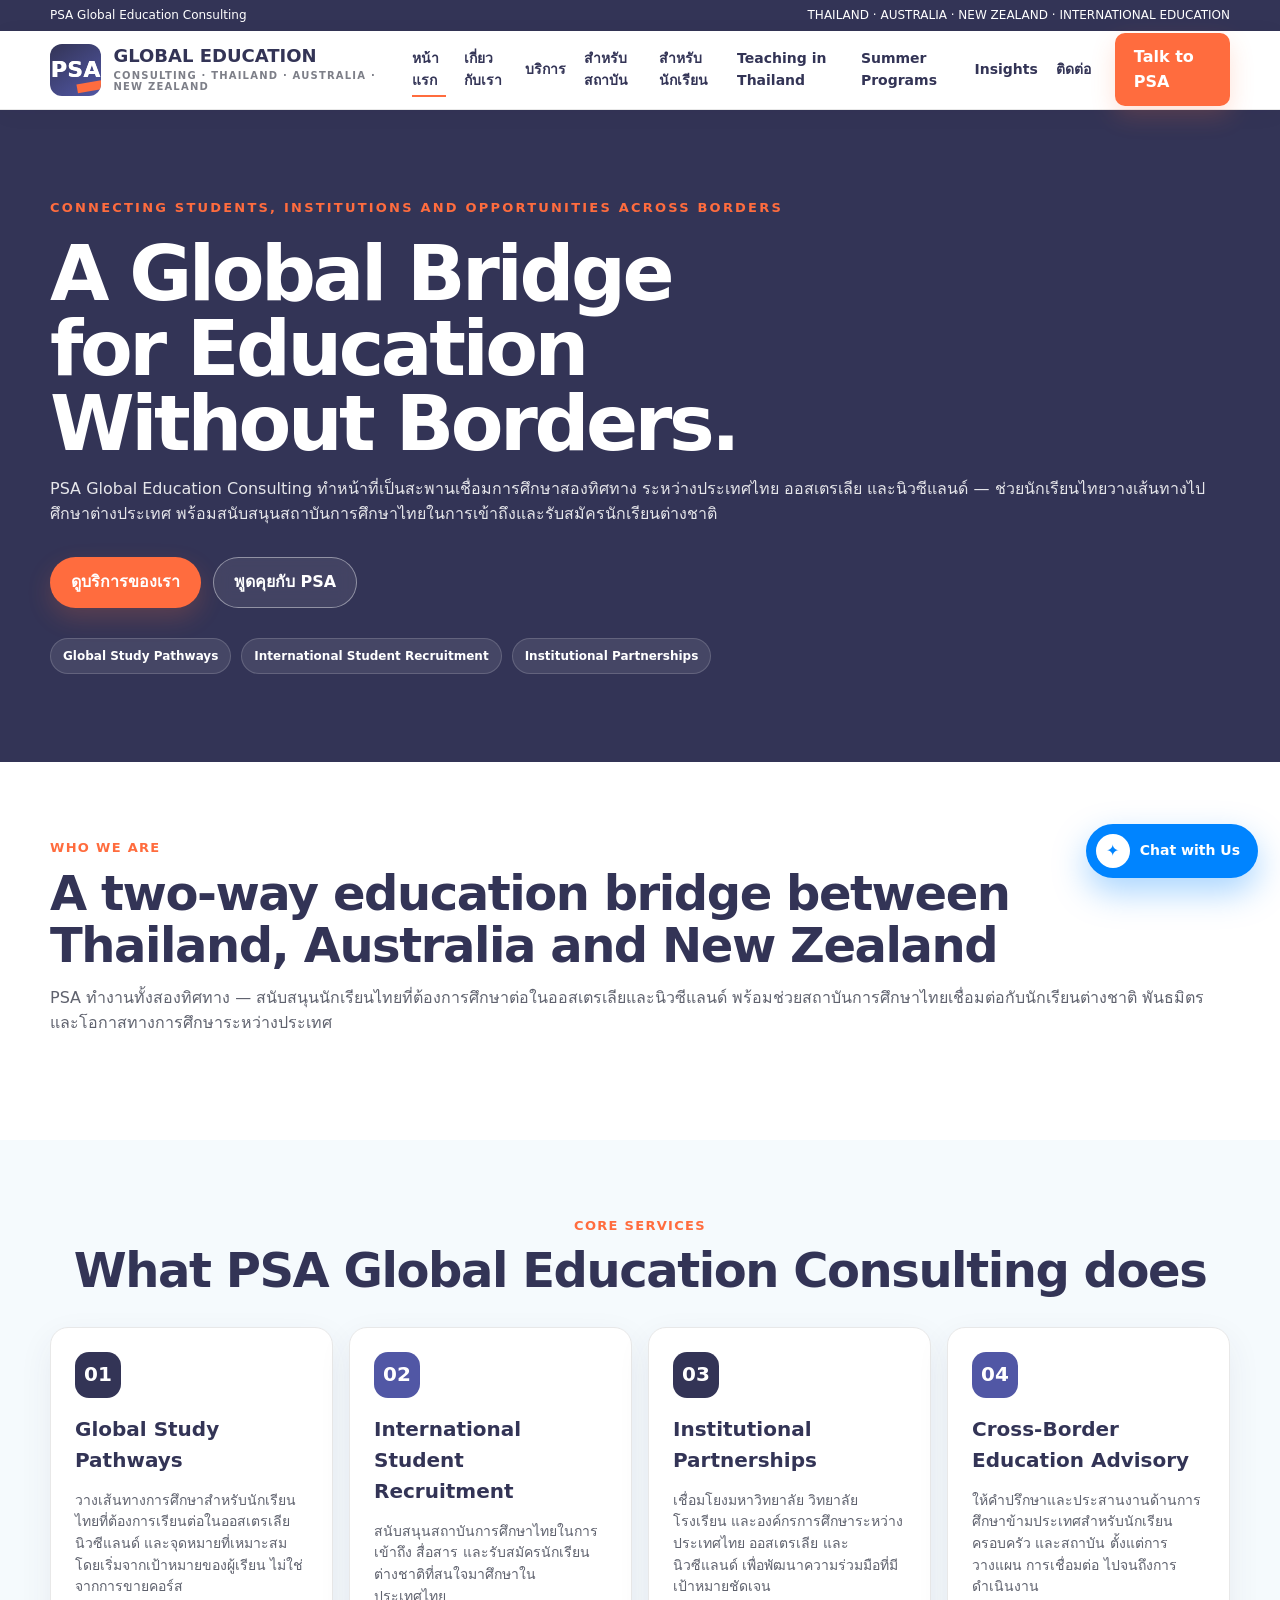
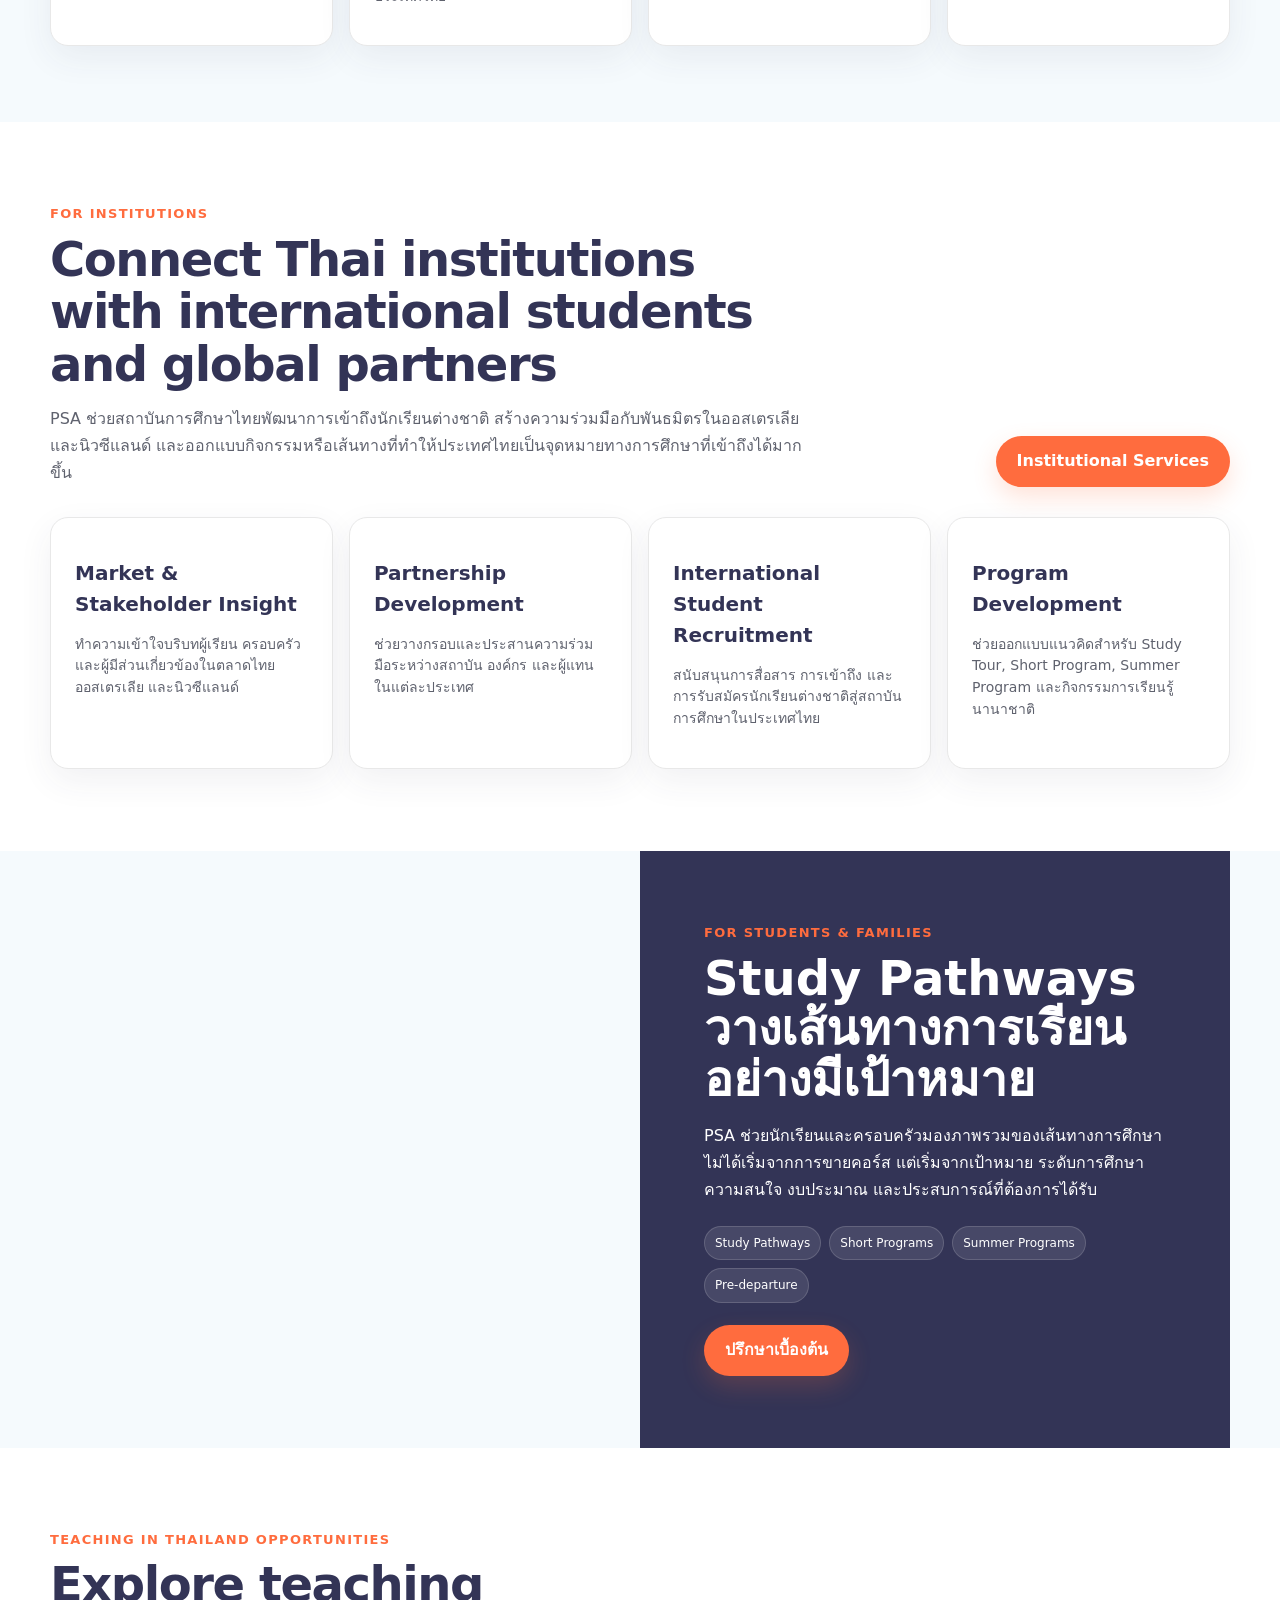
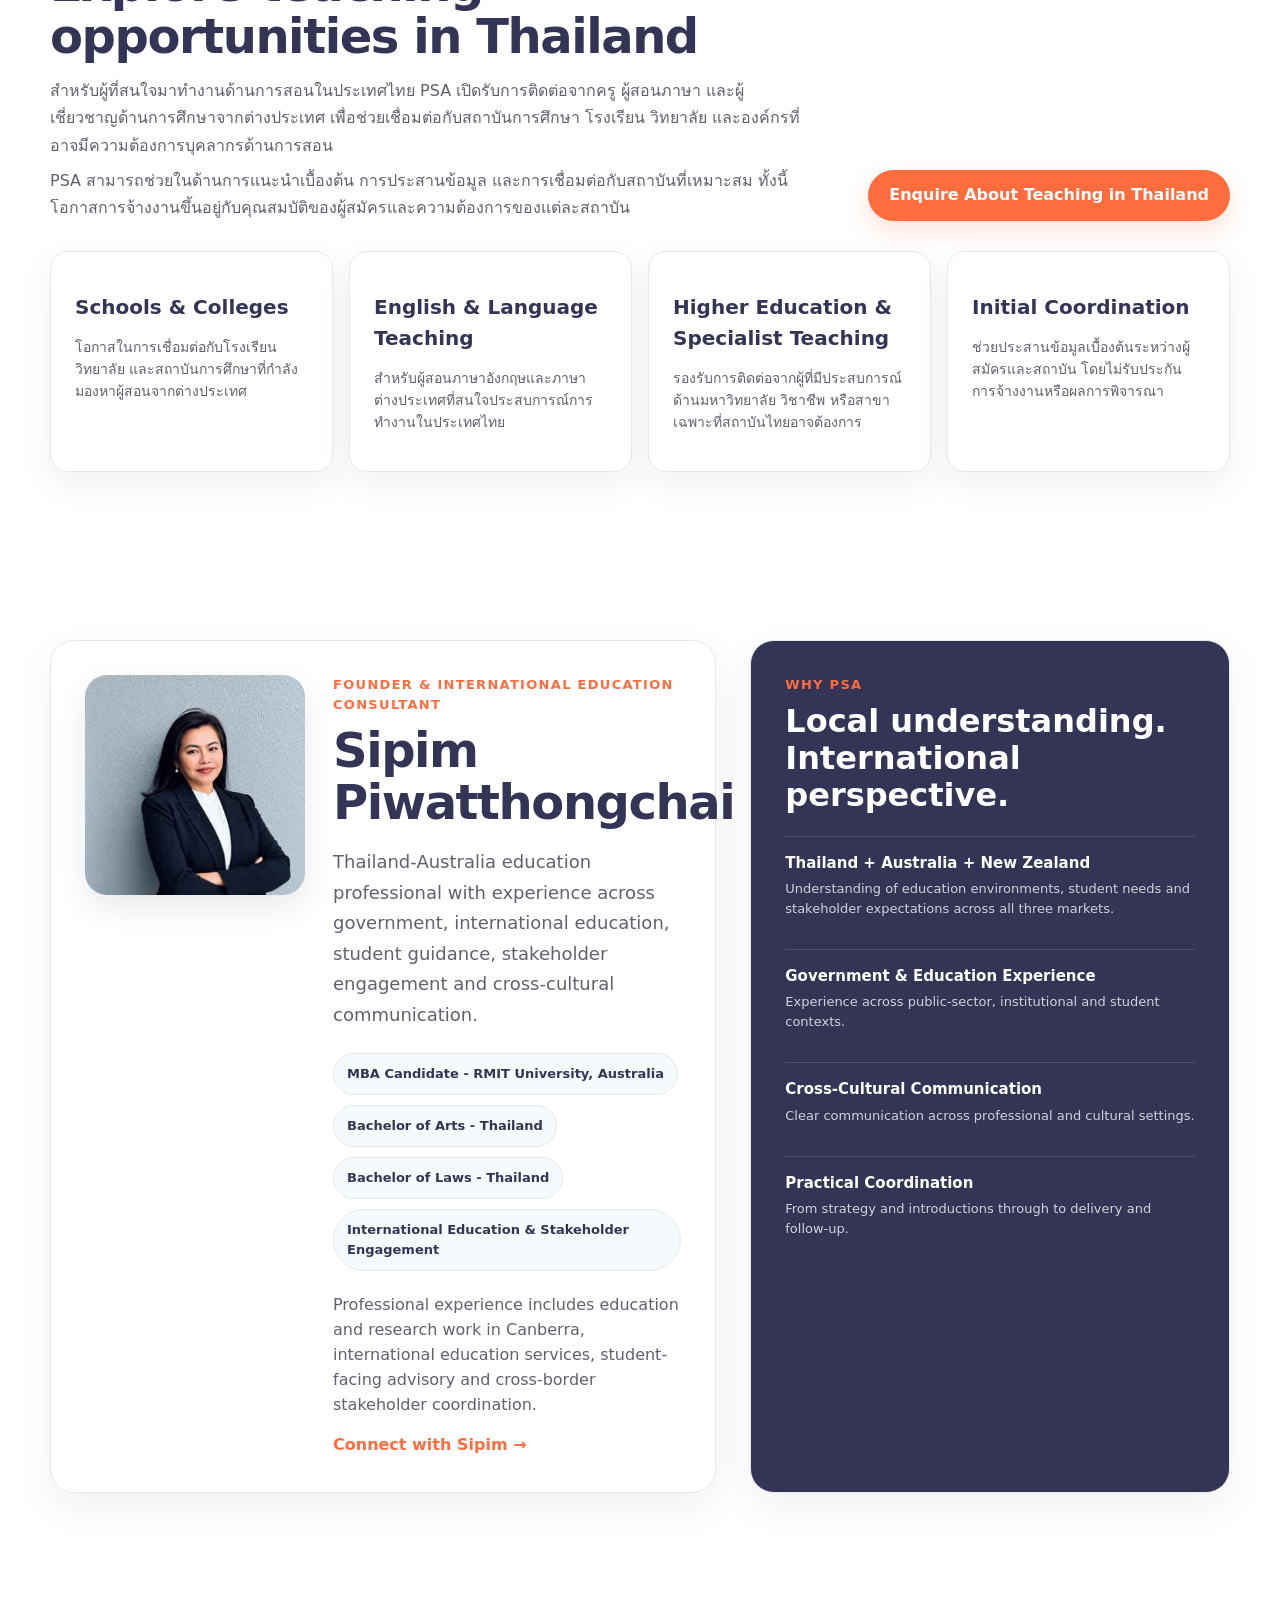
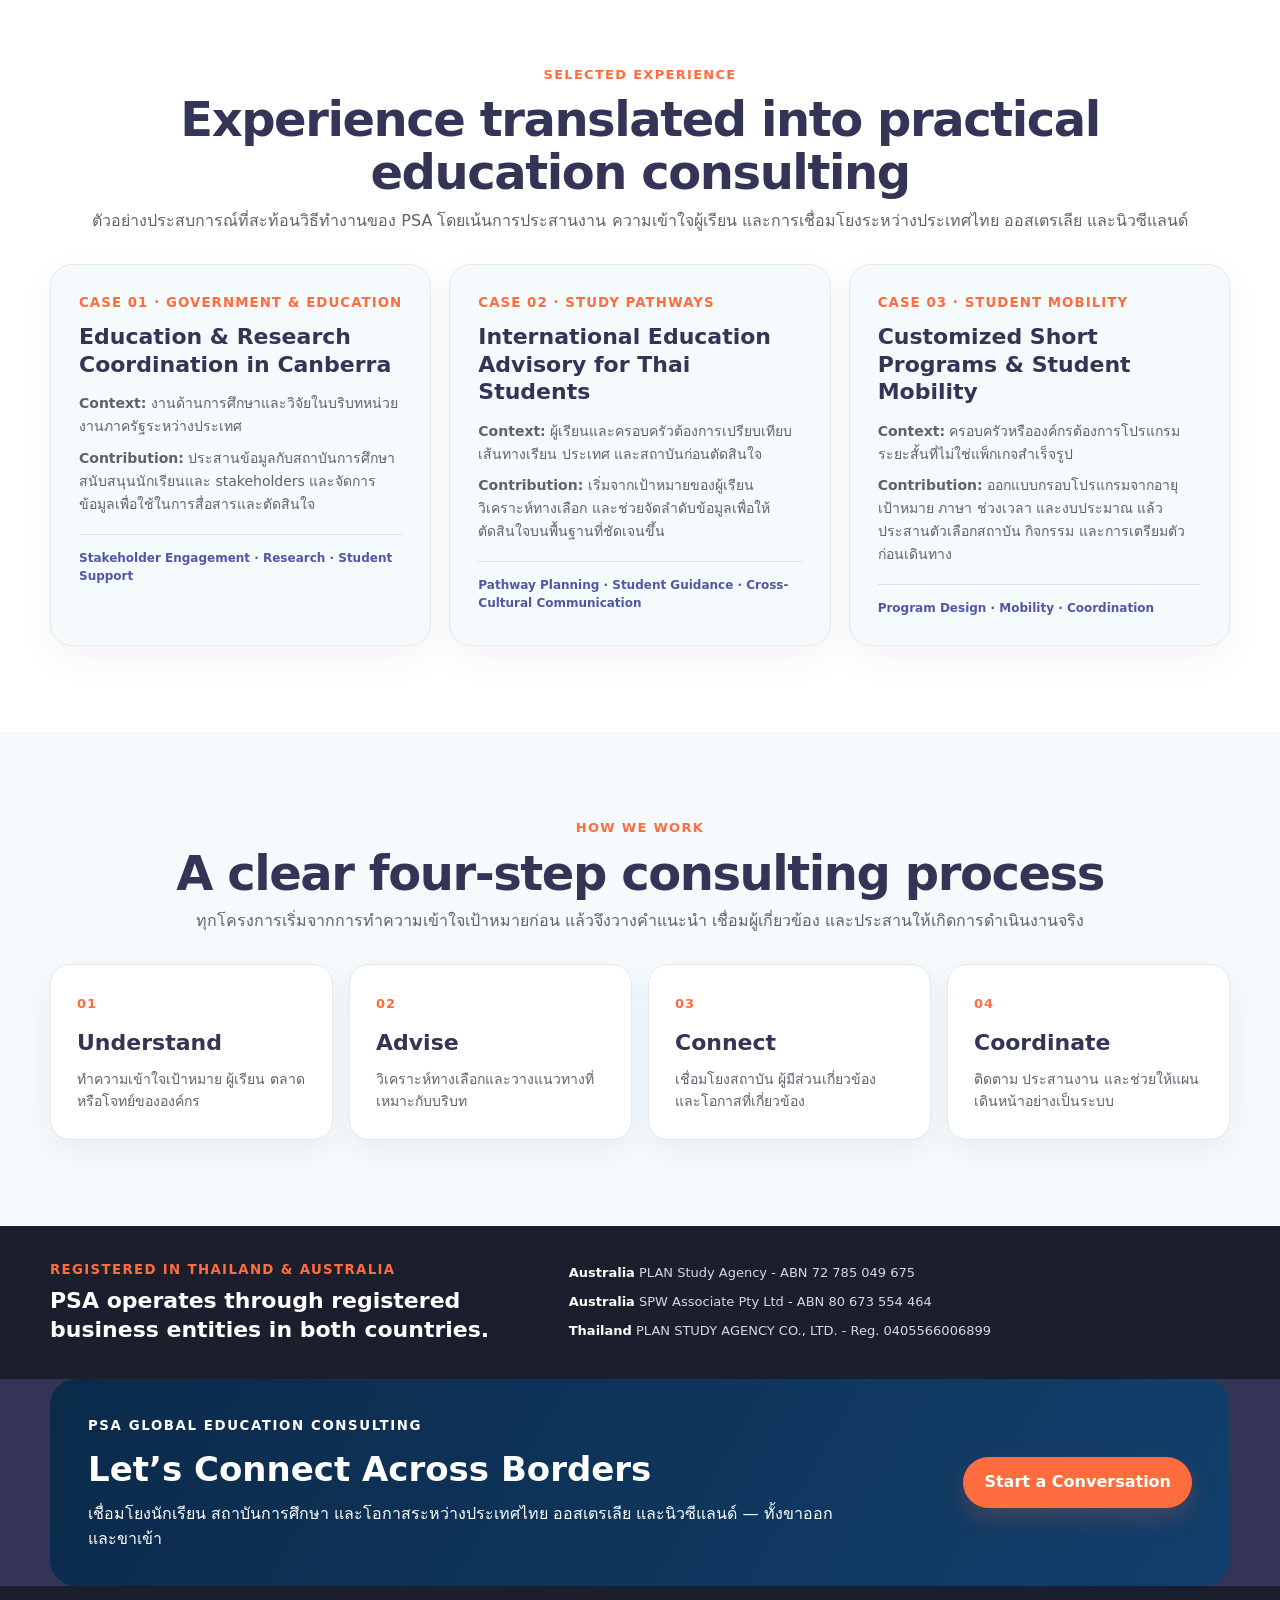
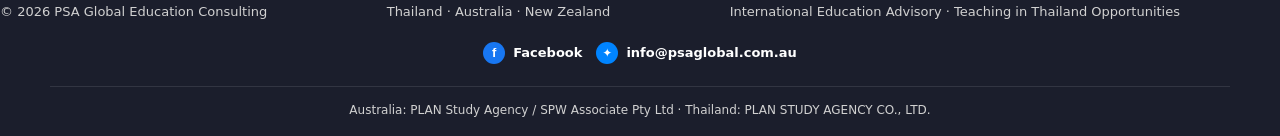
==== commit be482b88: "Add Teaching in Thailand Opportunities section" ====
--- a/index.html
+++ b/index.html
@@ -38,6 +38,7 @@
         <a href="#services">บริการ</a>
         <a href="institutional-services.html">สำหรับสถาบัน</a>
         <a href="#students">สำหรับนักเรียน</a>
+        <a href="#teaching-thailand">Teaching in Thailand</a>
         <a href="summer-camp.html">Summer Programs</a>
         <a href="articles.html">Insights</a>
         <a href="contact.html">ติดต่อ</a>
@@ -122,6 +123,27 @@
           <p>PSA ช่วยนักเรียนและครอบครัวมองภาพรวมของเส้นทางการศึกษา ไม่ได้เริ่มจากการขายคอร์ส แต่เริ่มจากเป้าหมาย ระดับการศึกษา ความสนใจ งบประมาณ และประสบการณ์ที่ต้องการได้รับ</p>
           <div class="summer-travel-tags"><span>Study Pathways</span><span>Short Programs</span><span>Summer Programs</span><span>Pre-departure</span></div>
           <a class="btn btn-primary" href="contact.html">ปรึกษาเบื้องต้น</a>
+        </div>
+      </div>
+    </section>
+
+
+    <section id="teaching-thailand" class="study-abroad-section">
+      <div class="container">
+        <div class="study-abroad-head">
+          <div>
+            <div class="section-kicker">Teaching in Thailand Opportunities</div>
+            <h2 class="section-title">Explore teaching opportunities in Thailand</h2>
+            <p>สำหรับผู้ที่สนใจมาทำงานด้านการสอนในประเทศไทย PSA เปิดรับการติดต่อจากครู ผู้สอนภาษา และผู้เชี่ยวชาญด้านการศึกษาจากต่างประเทศ เพื่อช่วยเชื่อมต่อกับสถาบันการศึกษา โรงเรียน วิทยาลัย และองค์กรที่อาจมีความต้องการบุคลากรด้านการสอน</p>
+            <p>PSA สามารถช่วยในด้านการแนะนำเบื้องต้น การประสานข้อมูล และการเชื่อมต่อกับสถาบันที่เหมาะสม ทั้งนี้โอกาสการจ้างงานขึ้นอยู่กับคุณสมบัติของผู้สมัครและความต้องการของแต่ละสถาบัน</p>
+          </div>
+          <div class="study-abroad-actions"><a class="btn btn-primary" href="contact.html">Enquire About Teaching in Thailand</a></div>
+        </div>
+        <div class="travel-service-grid">
+          <article><h3>Schools & Colleges</h3><p>โอกาสในการเชื่อมต่อกับโรงเรียน วิทยาลัย และสถาบันการศึกษาที่กำลังมองหาผู้สอนจากต่างประเทศ</p></article>
+          <article><h3>English & Language Teaching</h3><p>สำหรับผู้สอนภาษาอังกฤษและภาษาต่างประเทศที่สนใจประสบการณ์การทำงานในประเทศไทย</p></article>
+          <article><h3>Higher Education & Specialist Teaching</h3><p>รองรับการติดต่อจากผู้ที่มีประสบการณ์ด้านมหาวิทยาลัย วิชาชีพ หรือสาขาเฉพาะที่สถาบันไทยอาจต้องการ</p></article>
+          <article><h3>Initial Coordination</h3><p>ช่วยประสานข้อมูลเบื้องต้นระหว่างผู้สมัครและสถาบัน โดยไม่รับประกันการจ้างงานหรือผลการพิจารณา</p></article>
         </div>
       </div>
     </section>
@@ -233,7 +255,7 @@
     <div class="container footer-bottom footer-bottom-v2">
       <span>© 2026 PSA Global Education Consulting</span>
       <span>Thailand · Australia · New Zealand</span>
-      <span>International Education Advisory</span>
+      <span>International Education Advisory · Teaching in Thailand Opportunities</span>
     </div>
     <div class="footer-social">
       <a class="facebook-link" href="https://www.facebook.com/planstudyagency/" target="_blank" rel="noopener">Facebook</a>
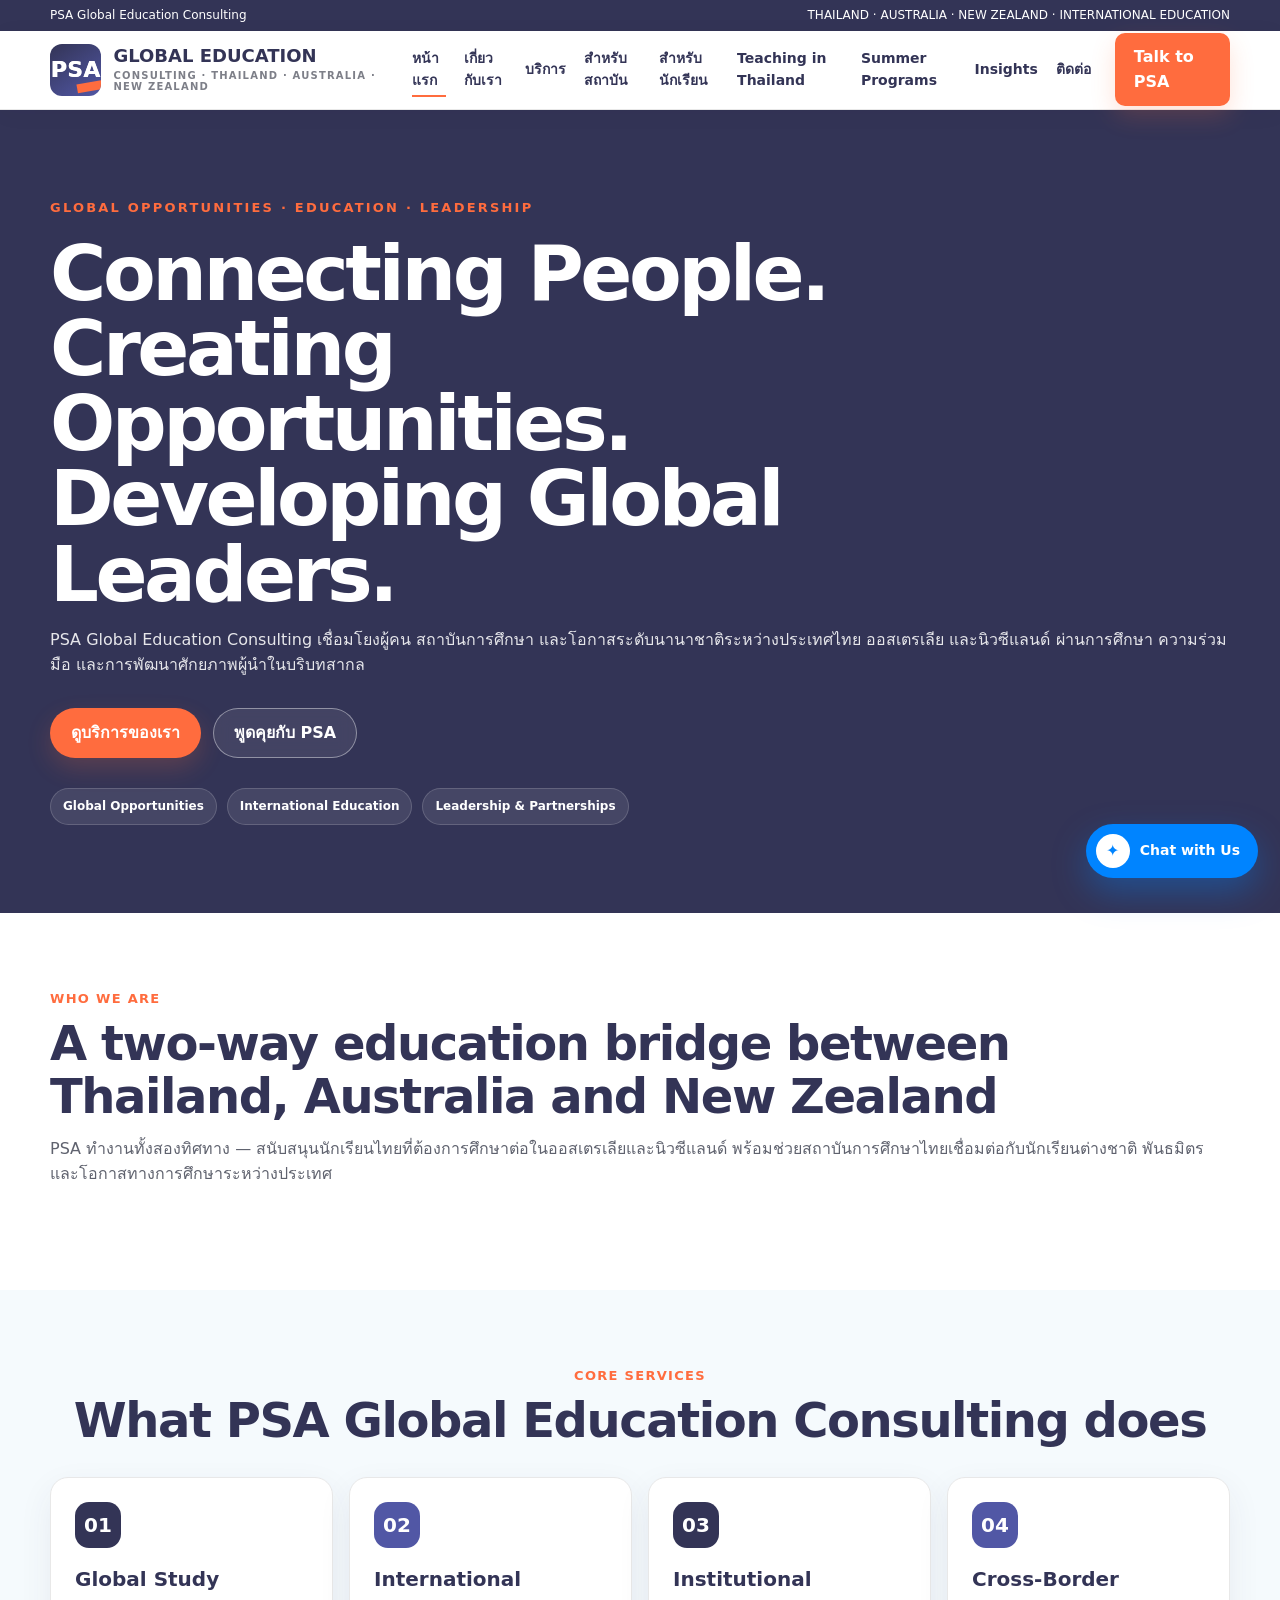
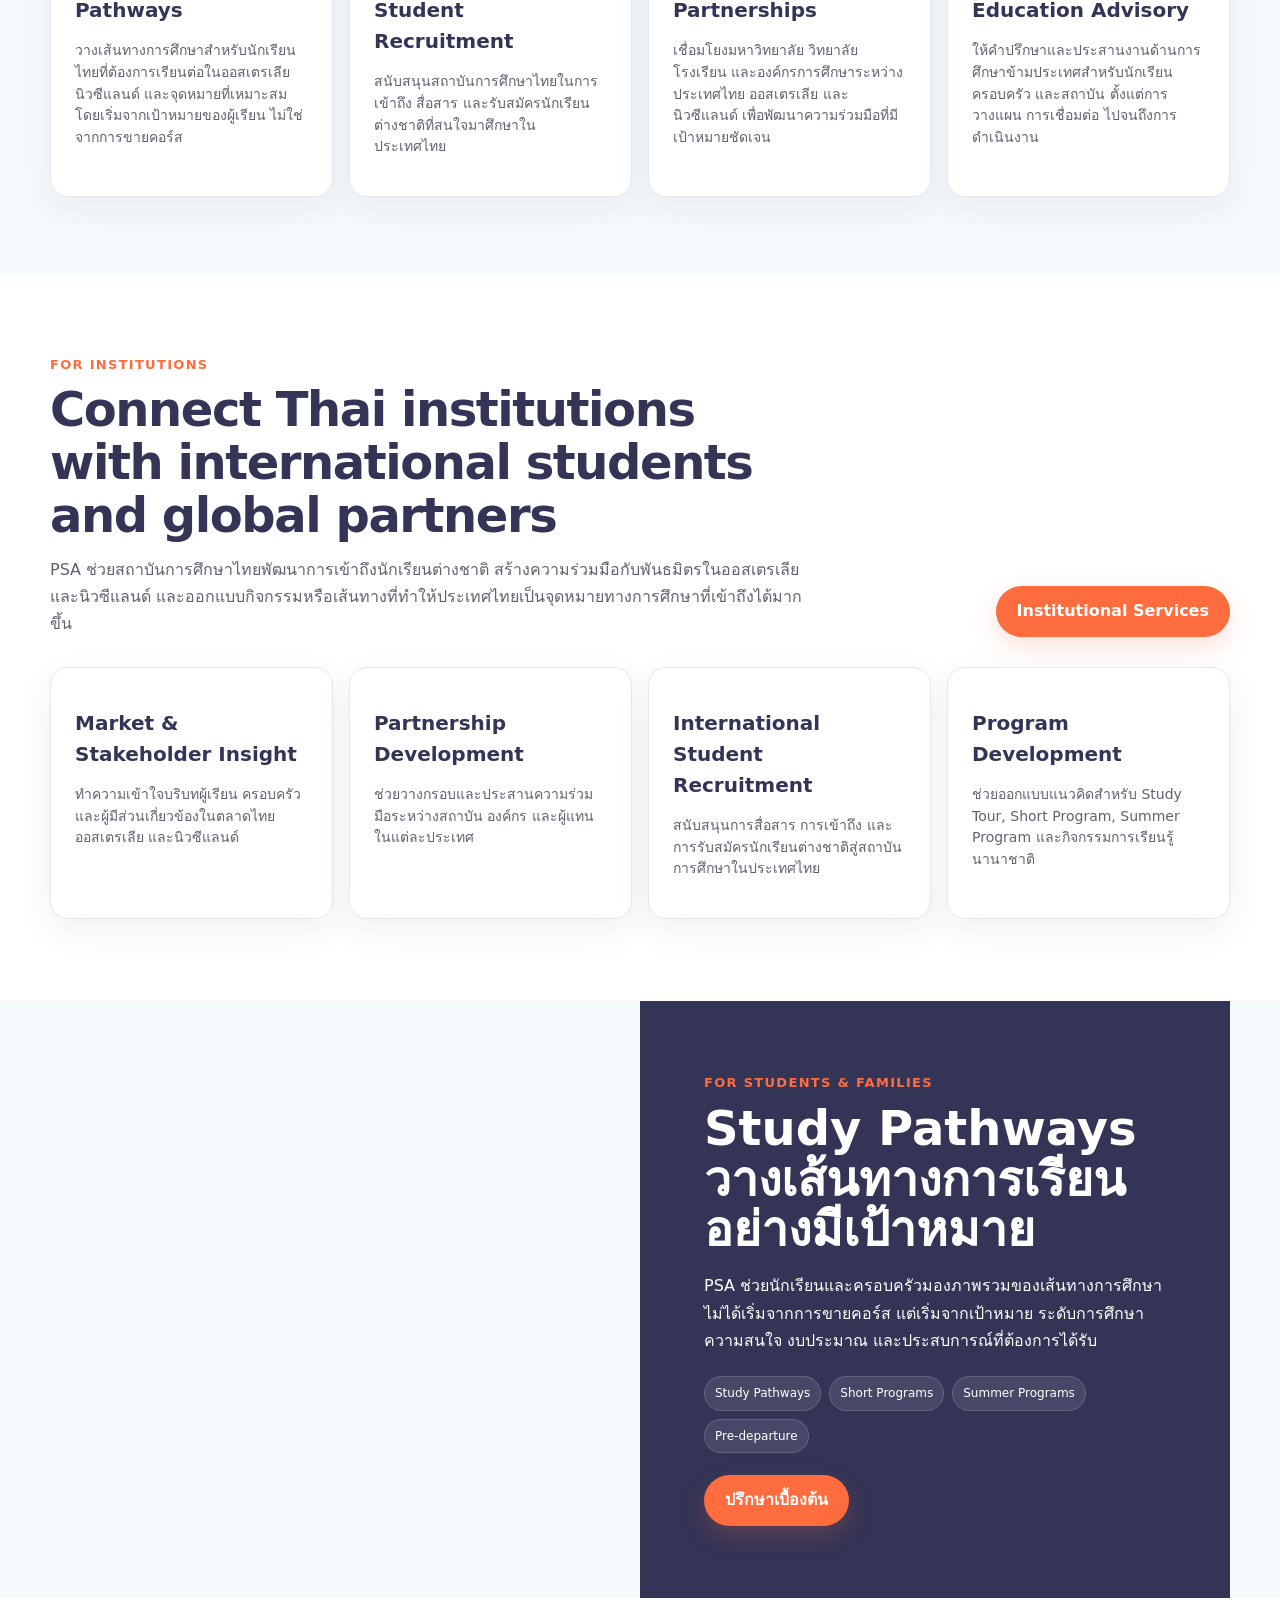
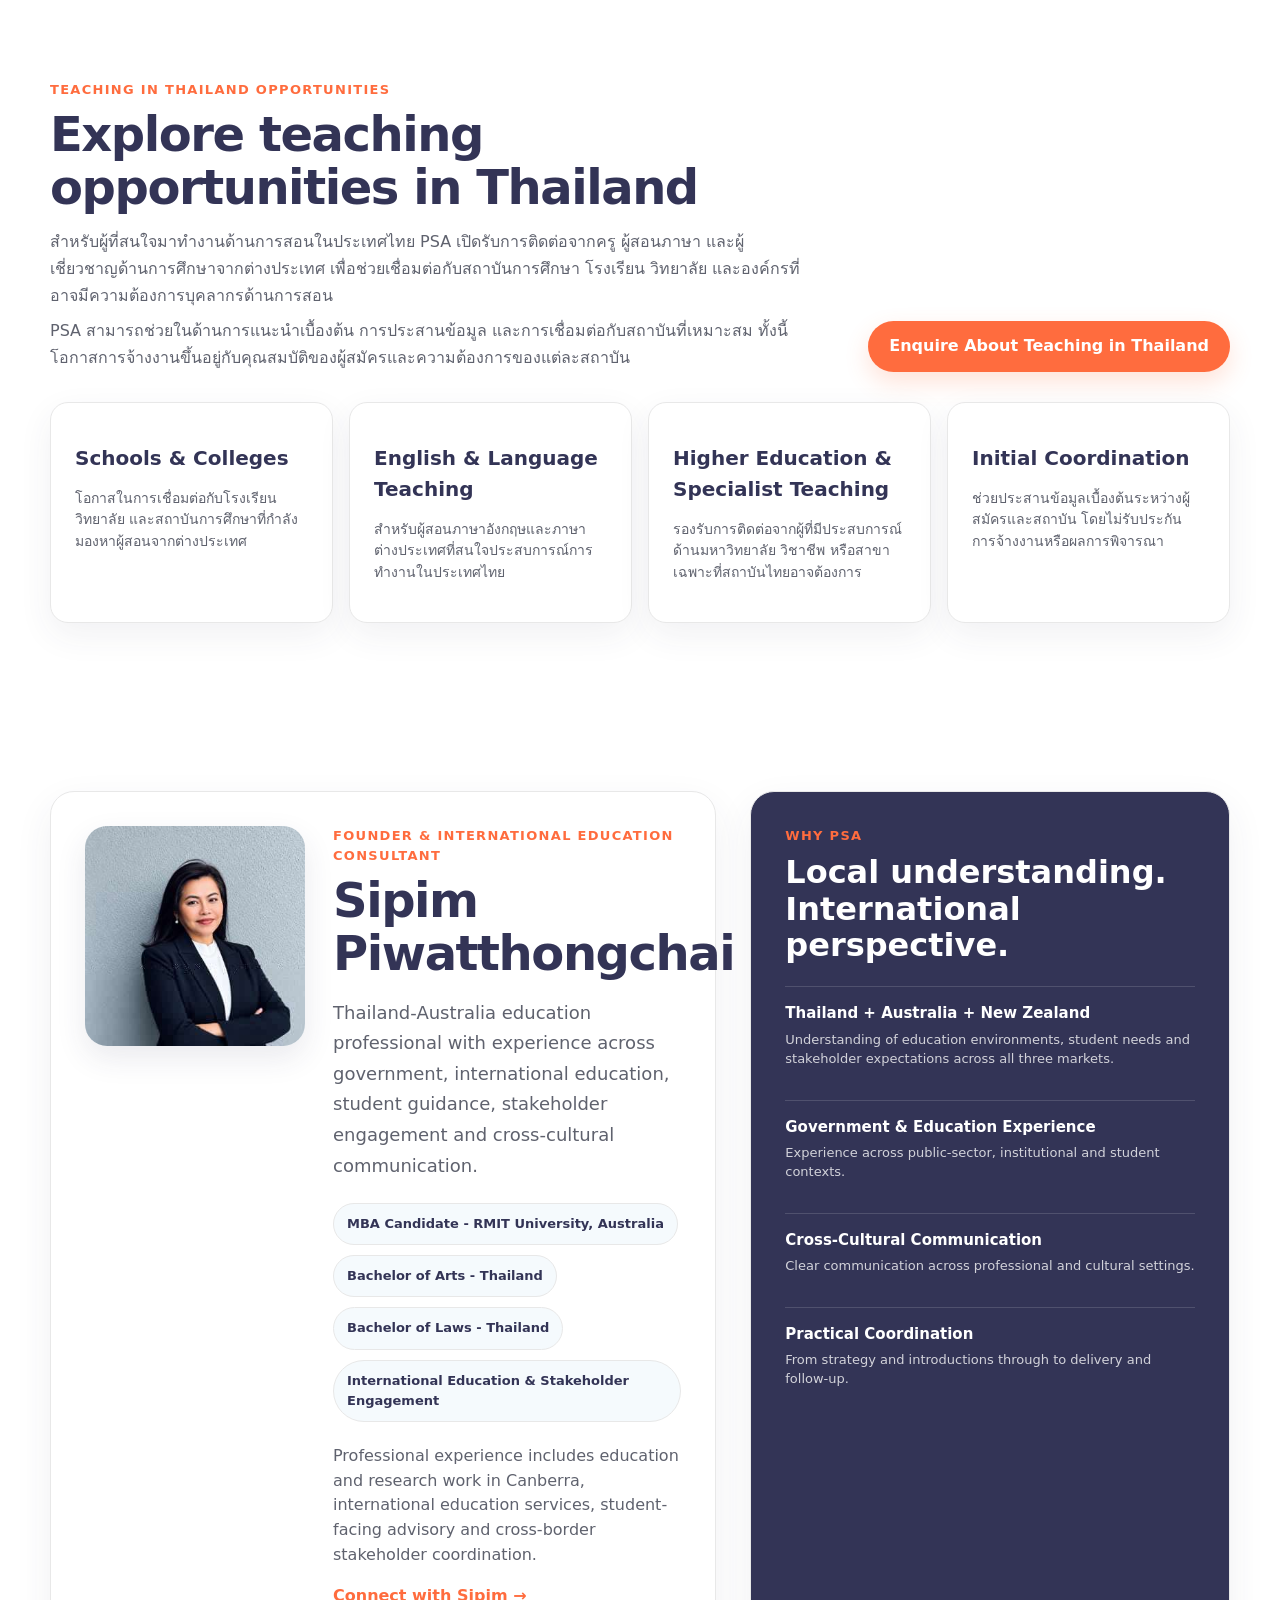
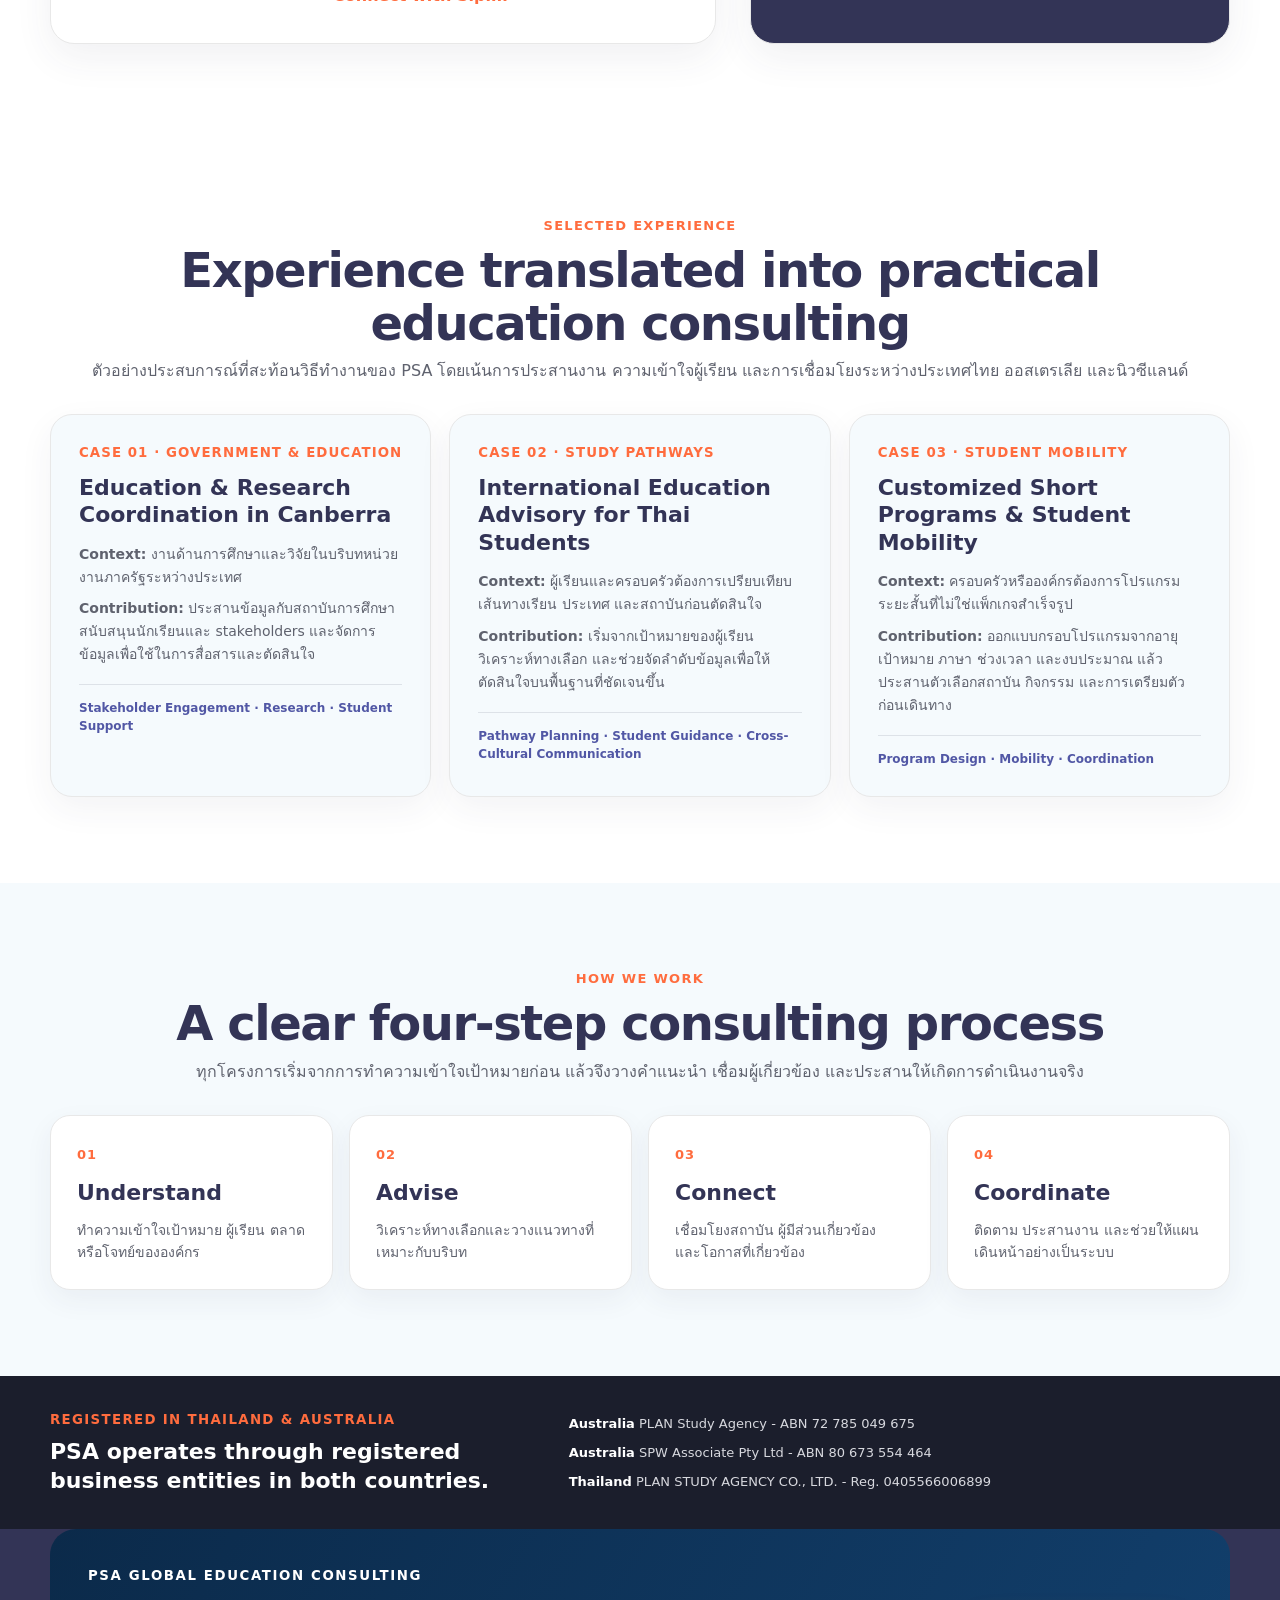
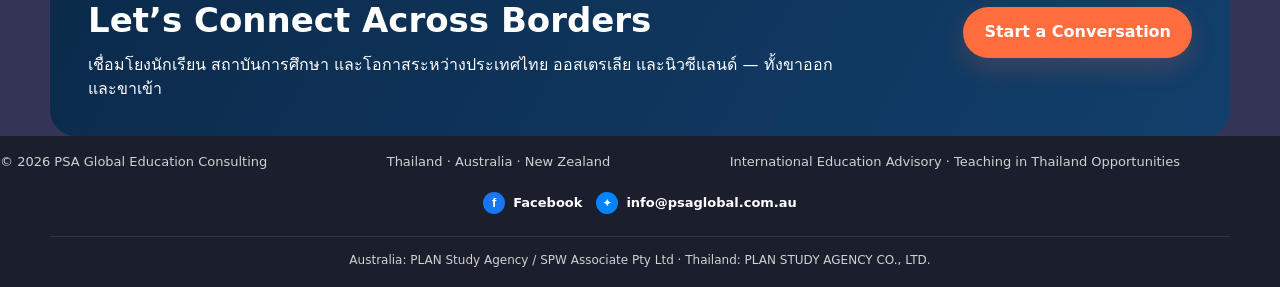
==== commit f446fa46: "Reposition homepage hero around global opportunities and leadership" ====
--- a/index.html
+++ b/index.html
@@ -52,17 +52,17 @@
     <section class="travel-hero" style="--travel-hero-image:url('https://images.unsplash.com/photo-1523050854058-8df90110c9f1?auto=format&fit=crop&w=2200&q=86')">
       <div class="container travel-hero-inner">
         <div class="travel-hero-copy">
-          <div class="travel-kicker">CONNECTING STUDENTS, INSTITUTIONS AND OPPORTUNITIES ACROSS BORDERS</div>
-          <h1>A Global Bridge<br>for Education<br>Without Borders.</h1>
-          <p>PSA Global Education Consulting ทำหน้าที่เป็นสะพานเชื่อมการศึกษาสองทิศทาง ระหว่างประเทศไทย ออสเตรเลีย และนิวซีแลนด์ — ช่วยนักเรียนไทยวางเส้นทางไปศึกษาต่างประเทศ พร้อมสนับสนุนสถาบันการศึกษาไทยในการเข้าถึงและรับสมัครนักเรียนต่างชาติ</p>
+          <div class="travel-kicker">GLOBAL OPPORTUNITIES · EDUCATION · LEADERSHIP</div>
+          <h1>Connecting People.<br>Creating Opportunities.<br>Developing Global Leaders.</h1>
+          <p>PSA Global Education Consulting เชื่อมโยงผู้คน สถาบันการศึกษา และโอกาสระดับนานาชาติระหว่างประเทศไทย ออสเตรเลีย และนิวซีแลนด์ ผ่านการศึกษา ความร่วมมือ และการพัฒนาศักยภาพผู้นำในบริบทสากล</p>
           <div class="travel-hero-actions">
             <a class="btn btn-primary" href="#services">ดูบริการของเรา</a>
             <a class="btn travel-ghost" href="contact.html">พูดคุยกับ PSA</a>
           </div>
           <div class="travel-country-line">
-            <span>Global Study Pathways</span>
-            <span>International Student Recruitment</span>
-            <span>Institutional Partnerships</span>
+            <span>Global Opportunities</span>
+            <span>International Education</span>
+            <span>Leadership & Partnerships</span>
           </div>
         </div>
       </div>
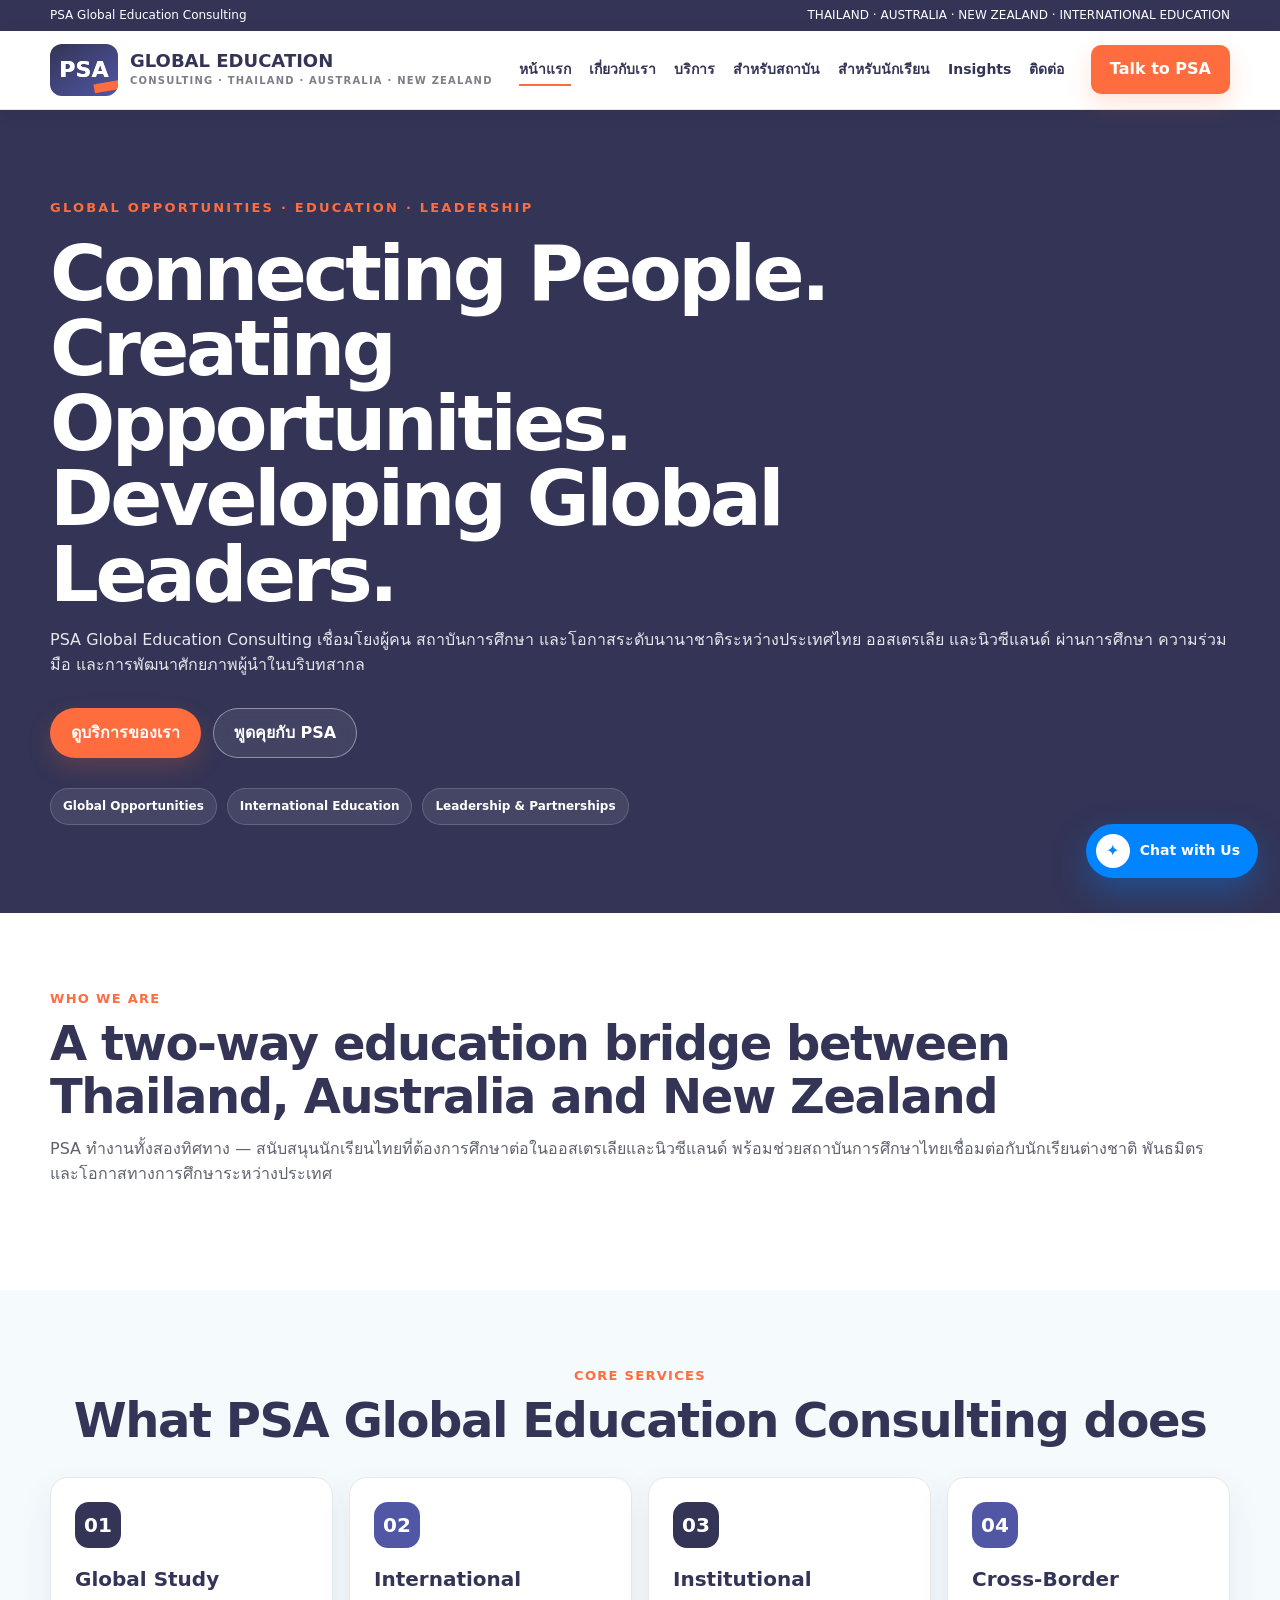
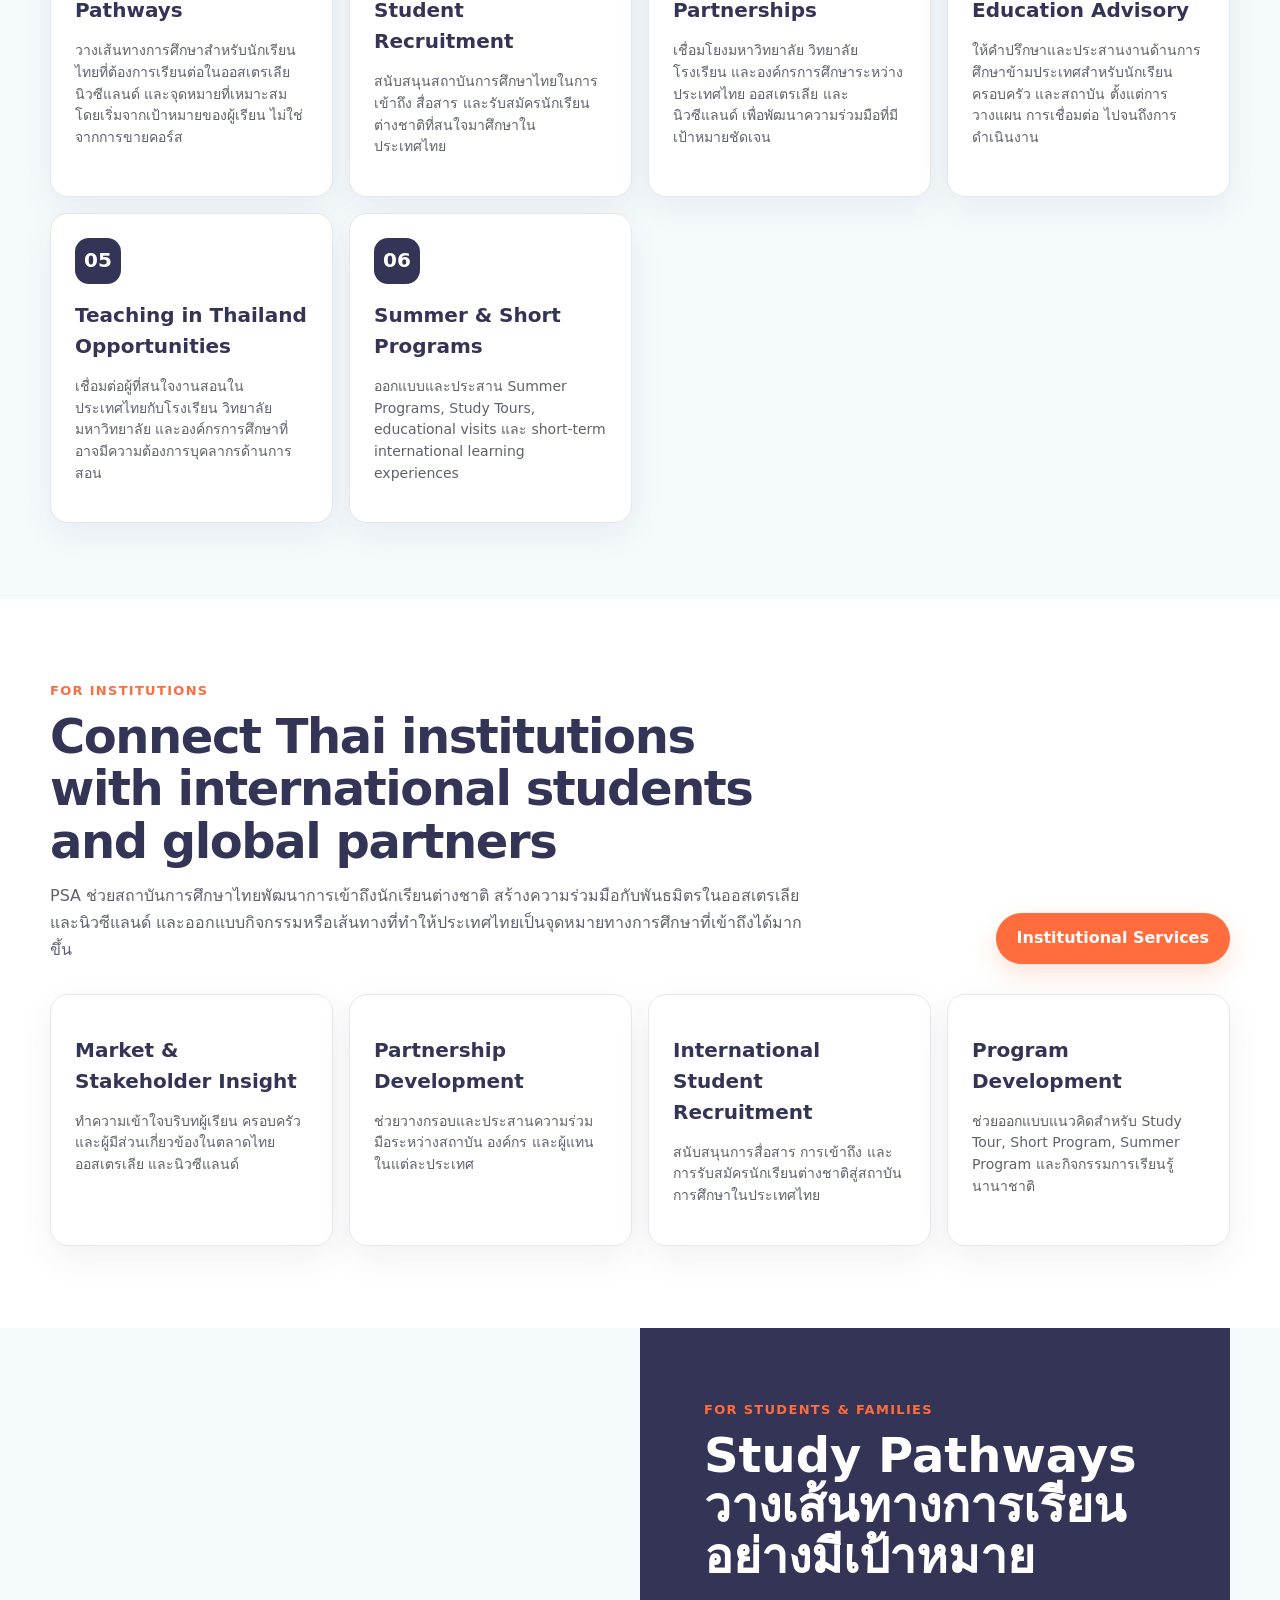
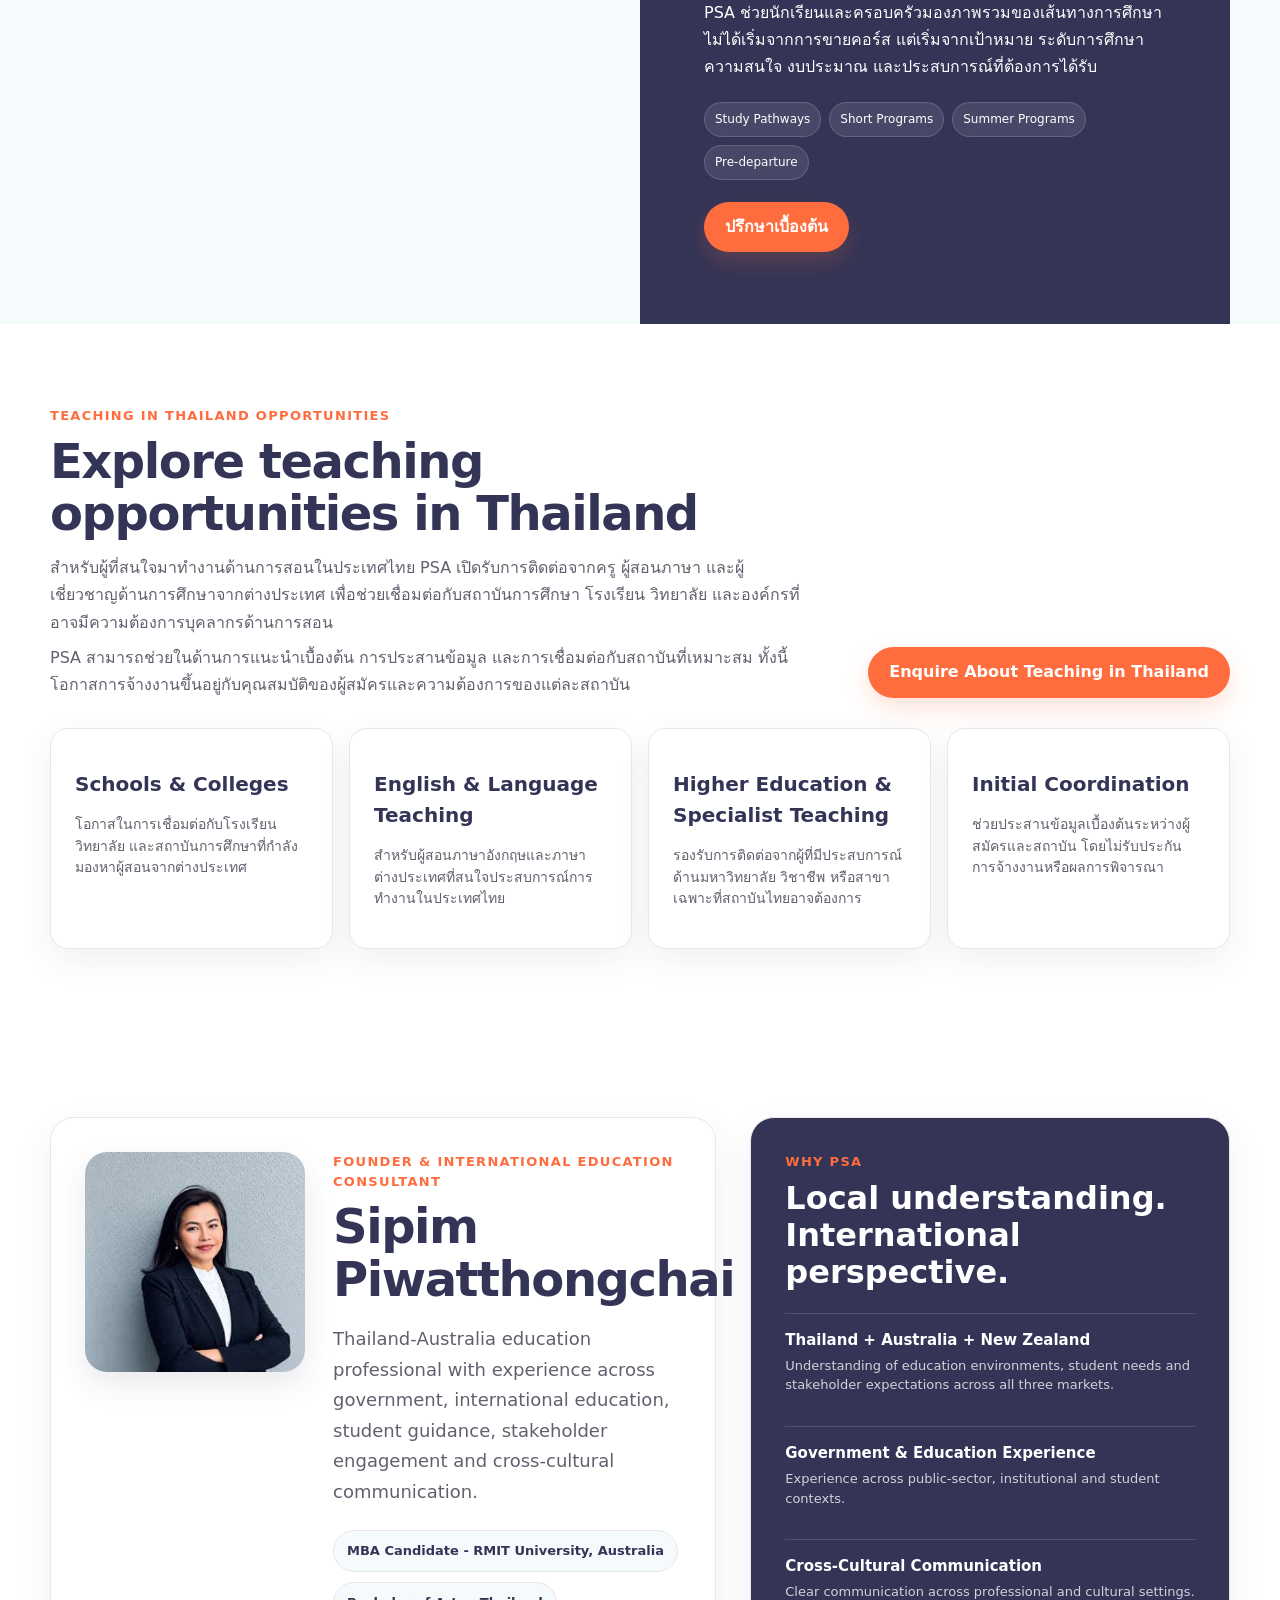
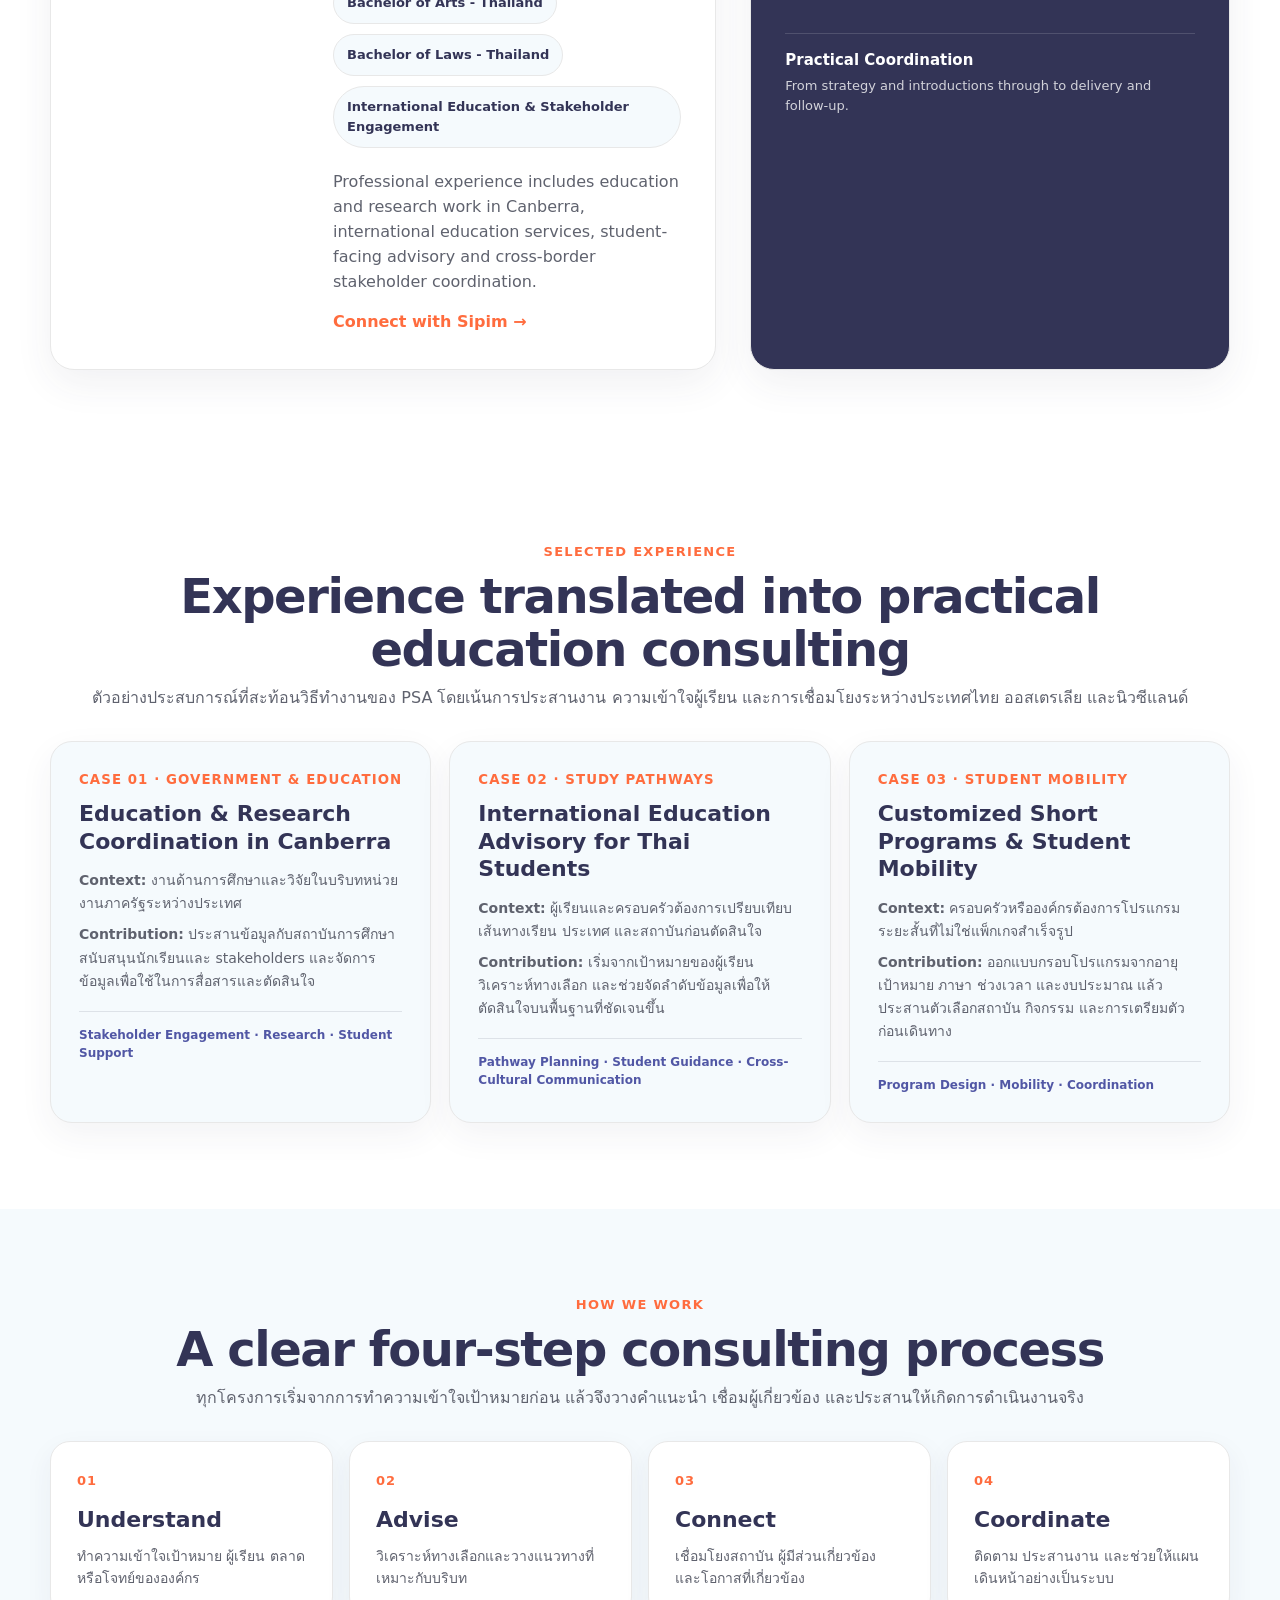
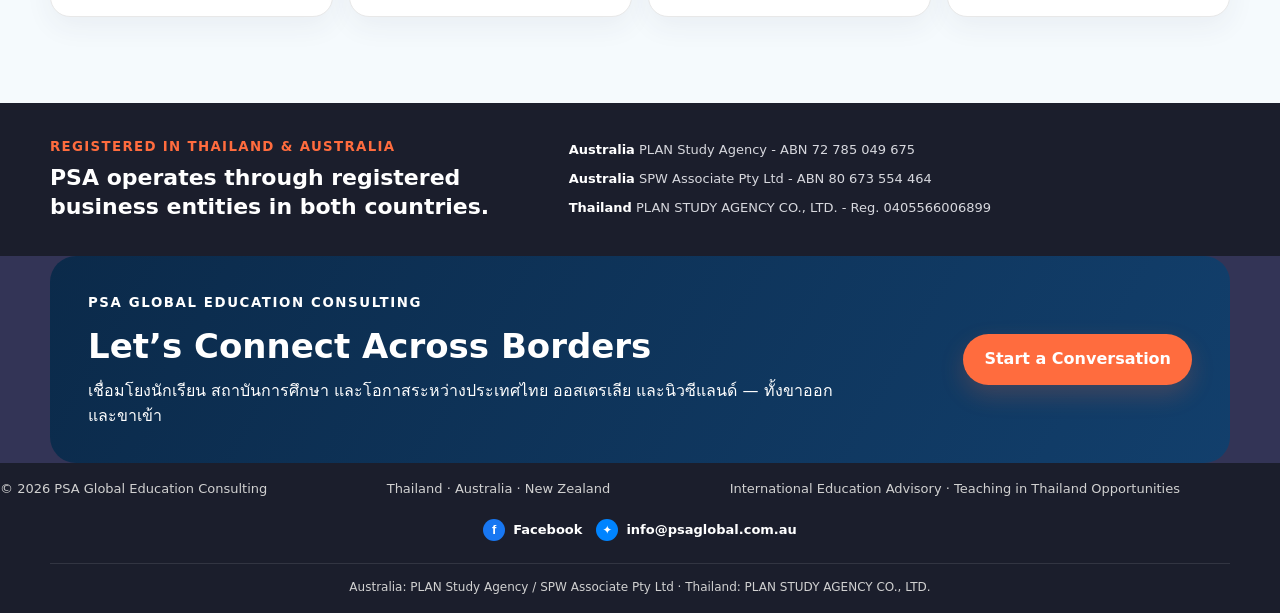
==== commit 2ebe31f5: "Move Teaching in Thailand and Summer Programs under services in index.html" ====
--- a/index.html
+++ b/index.html
@@ -38,8 +38,7 @@
         <a href="#services">บริการ</a>
         <a href="institutional-services.html">สำหรับสถาบัน</a>
         <a href="#students">สำหรับนักเรียน</a>
-        <a href="#teaching-thailand">Teaching in Thailand</a>
-        <a href="summer-camp.html">Summer Programs</a>
+        
         <a href="articles.html">Insights</a>
         <a href="contact.html">ติดต่อ</a>
       </nav>
@@ -91,6 +90,8 @@
           <article><div class="travel-service-icon">02</div><h3>International Student Recruitment</h3><p>สนับสนุนสถาบันการศึกษาไทยในการเข้าถึง สื่อสาร และรับสมัครนักเรียนต่างชาติที่สนใจมาศึกษาในประเทศไทย</p></article>
           <article><div class="travel-service-icon">03</div><h3>Institutional Partnerships</h3><p>เชื่อมโยงมหาวิทยาลัย วิทยาลัย โรงเรียน และองค์กรการศึกษาระหว่างประเทศไทย ออสเตรเลีย และนิวซีแลนด์ เพื่อพัฒนาความร่วมมือที่มีเป้าหมายชัดเจน</p></article>
           <article><div class="travel-service-icon">04</div><h3>Cross-Border Education Advisory</h3><p>ให้คำปรึกษาและประสานงานด้านการศึกษาข้ามประเทศสำหรับนักเรียน ครอบครัว และสถาบัน ตั้งแต่การวางแผน การเชื่อมต่อ ไปจนถึงการดำเนินงาน</p></article>
+          <article><div class="travel-service-icon">05</div><h3>Teaching in Thailand Opportunities</h3><p>เชื่อมต่อผู้ที่สนใจงานสอนในประเทศไทยกับโรงเรียน วิทยาลัย มหาวิทยาลัย และองค์กรการศึกษาที่อาจมีความต้องการบุคลากรด้านการสอน</p></article>
+          <article><div class="travel-service-icon">06</div><h3>Summer & Short Programs</h3><p>ออกแบบและประสาน Summer Programs, Study Tours, educational visits และ short-term international learning experiences</p></article>
         </div>
       </div>
     </section>
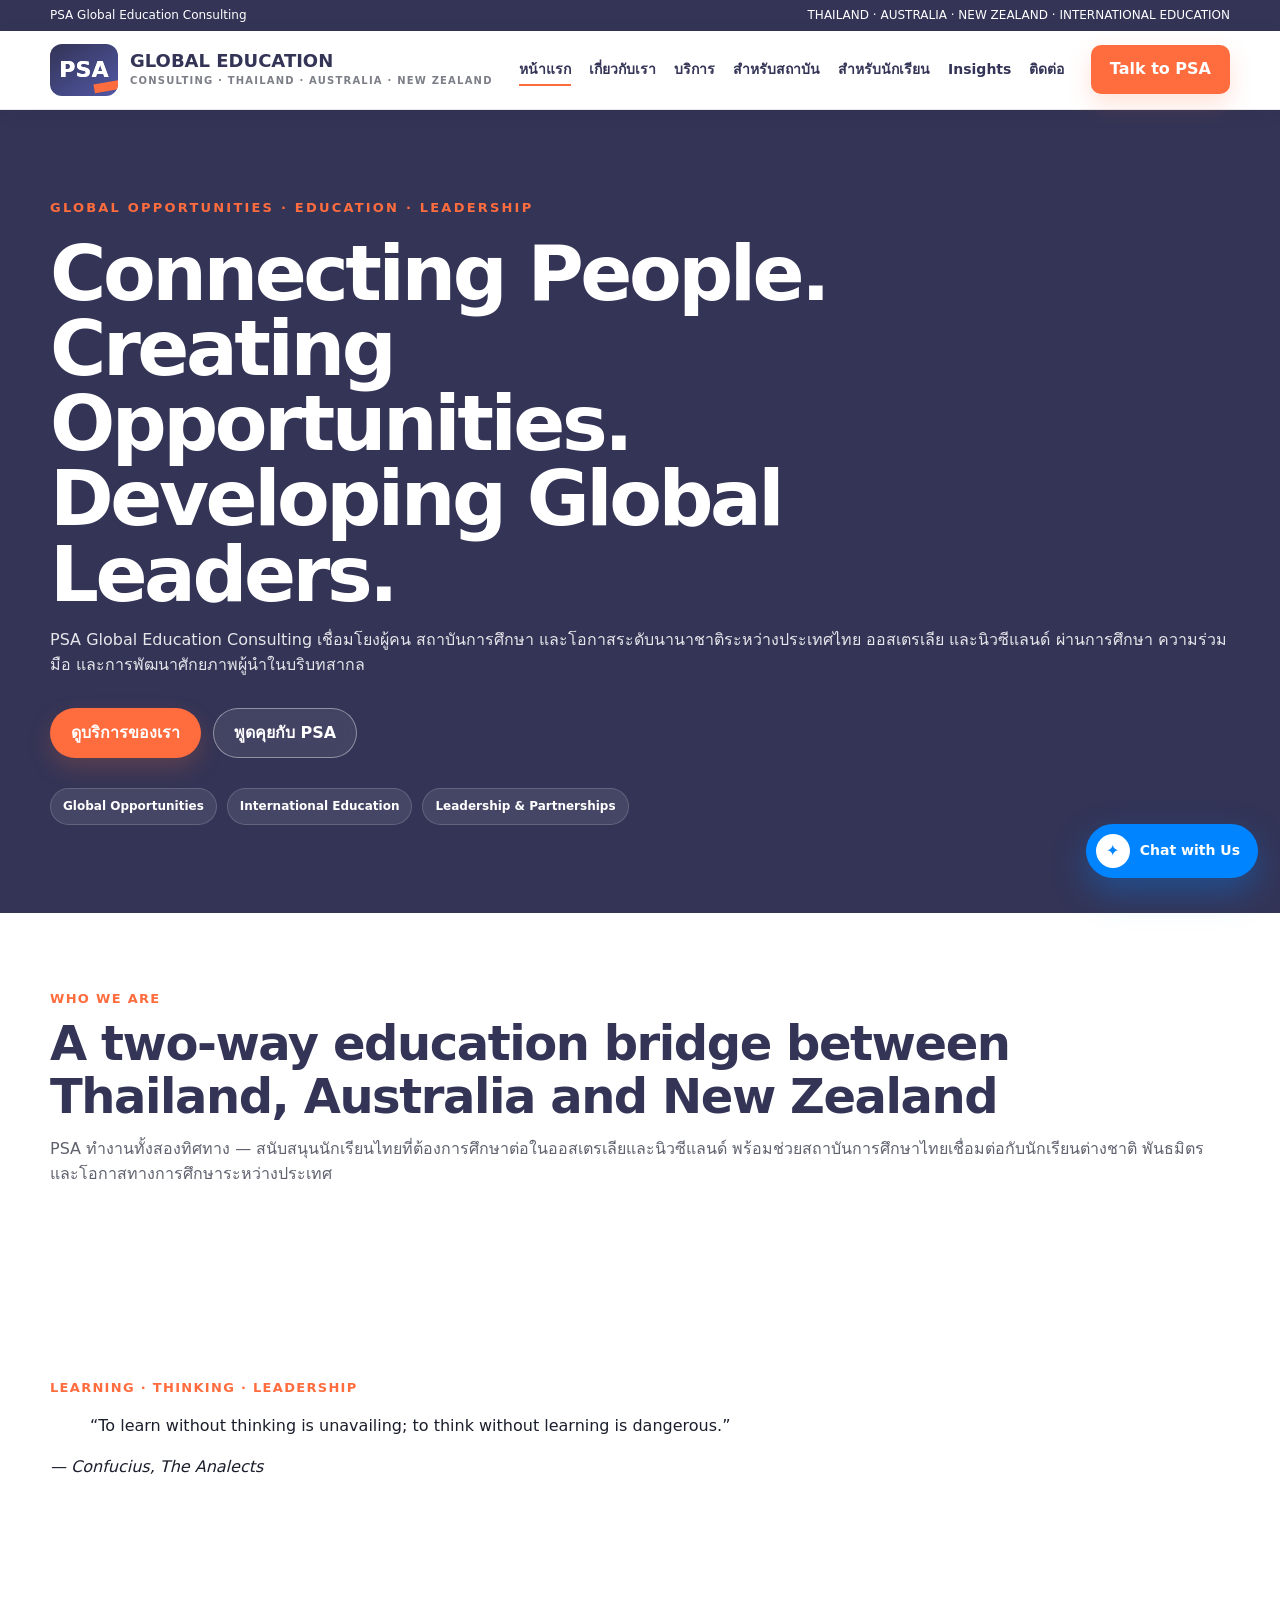
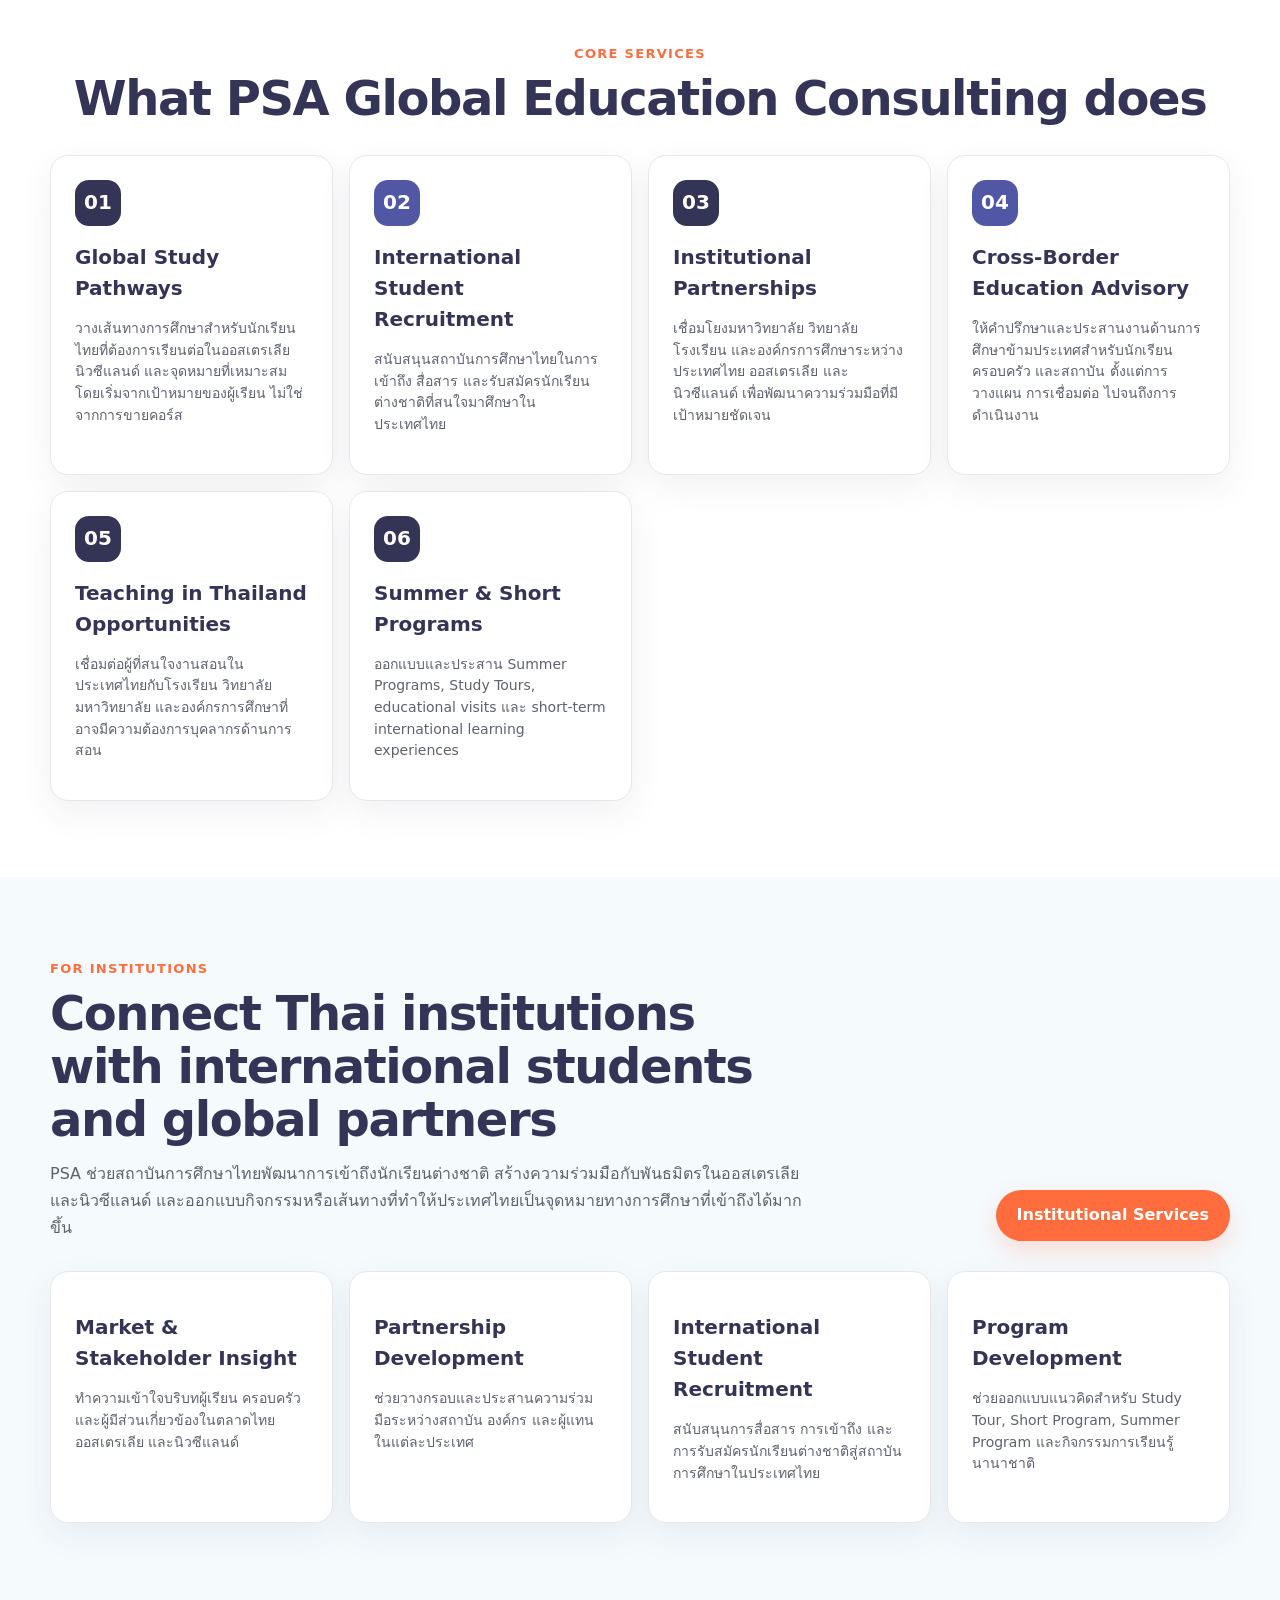
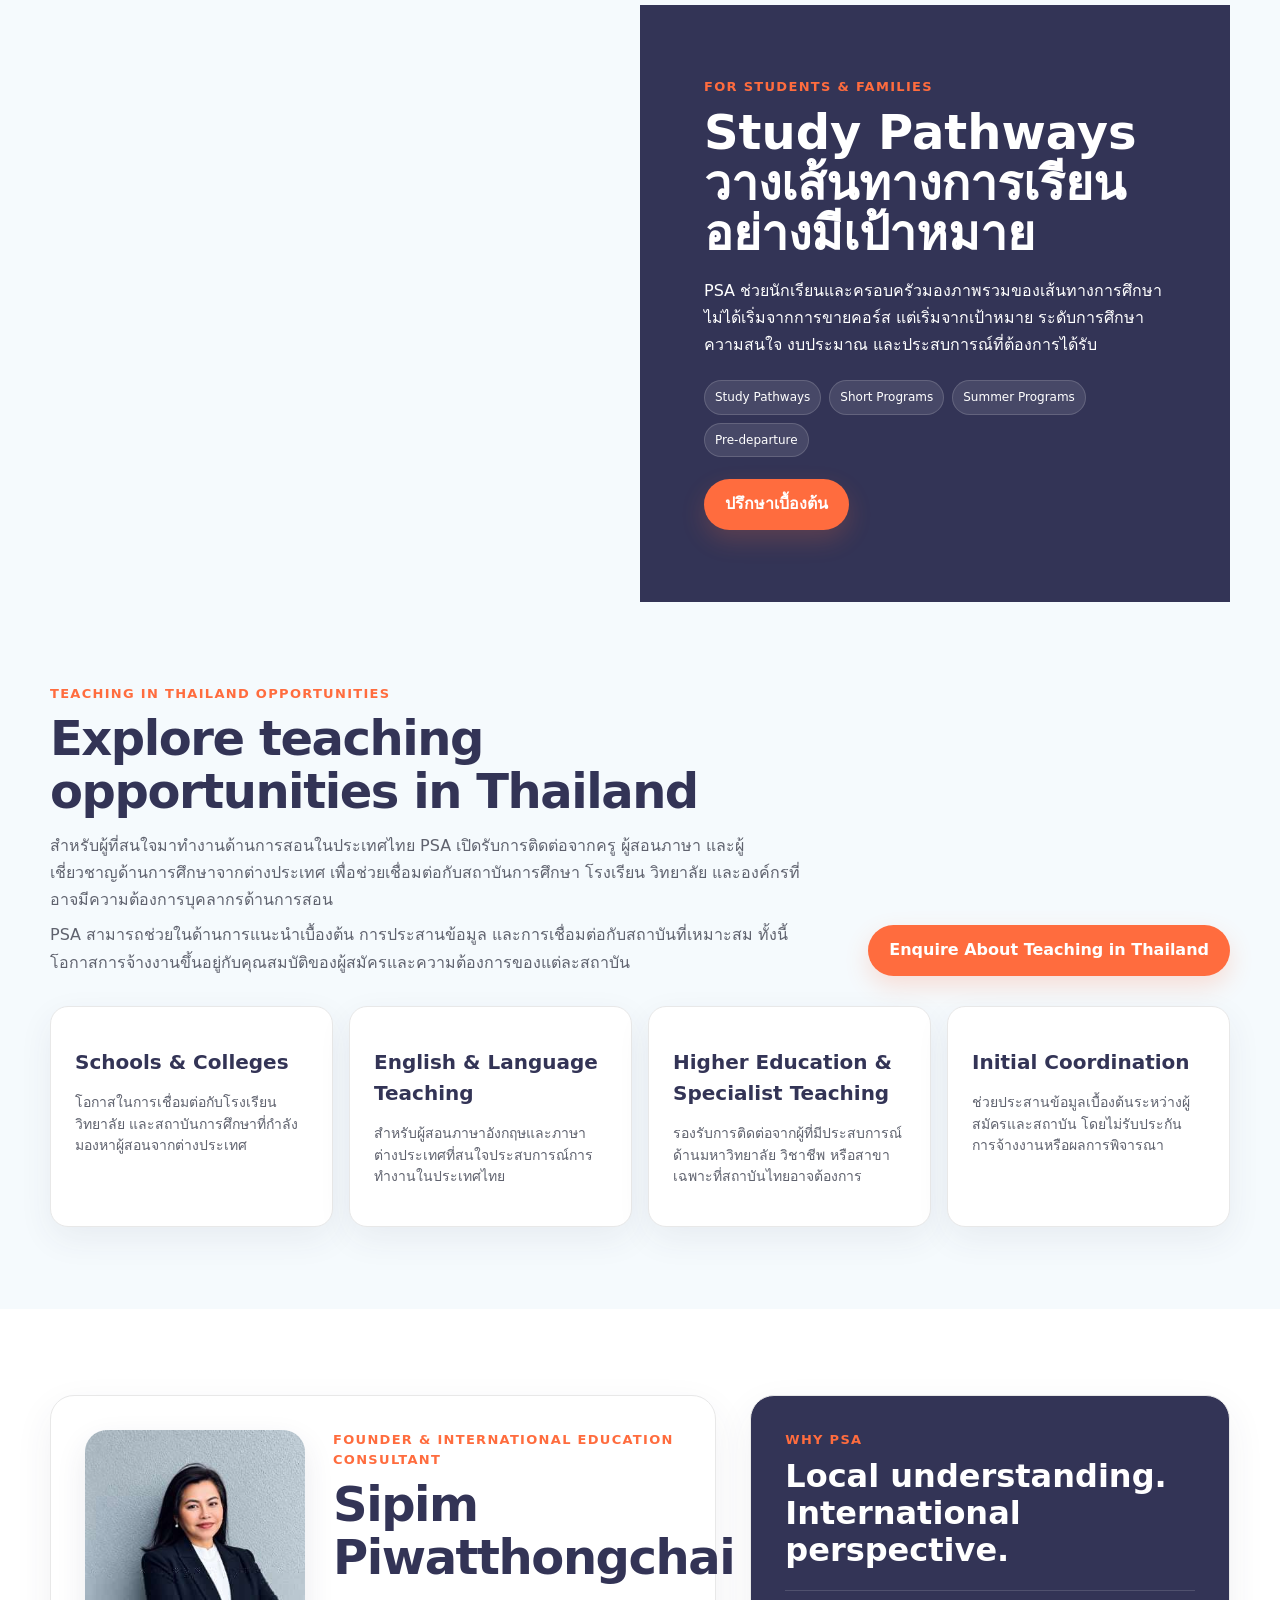
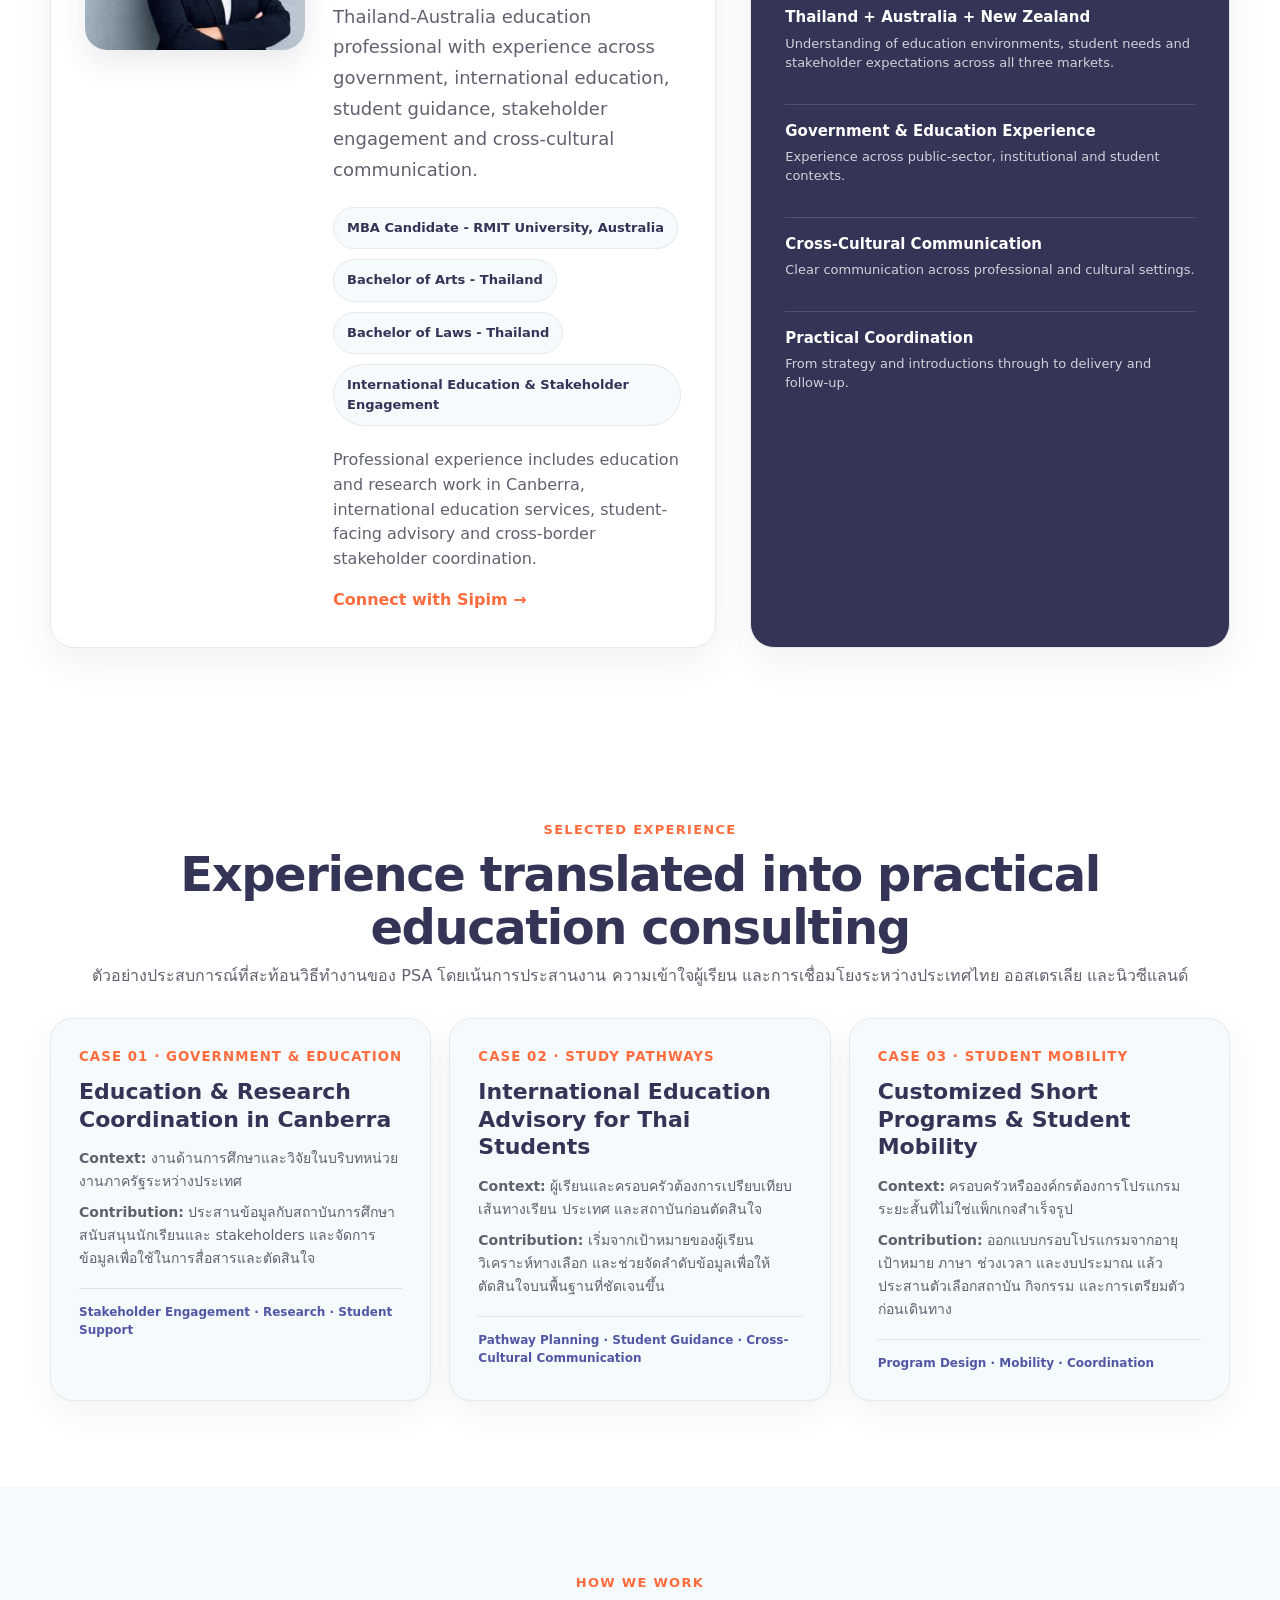
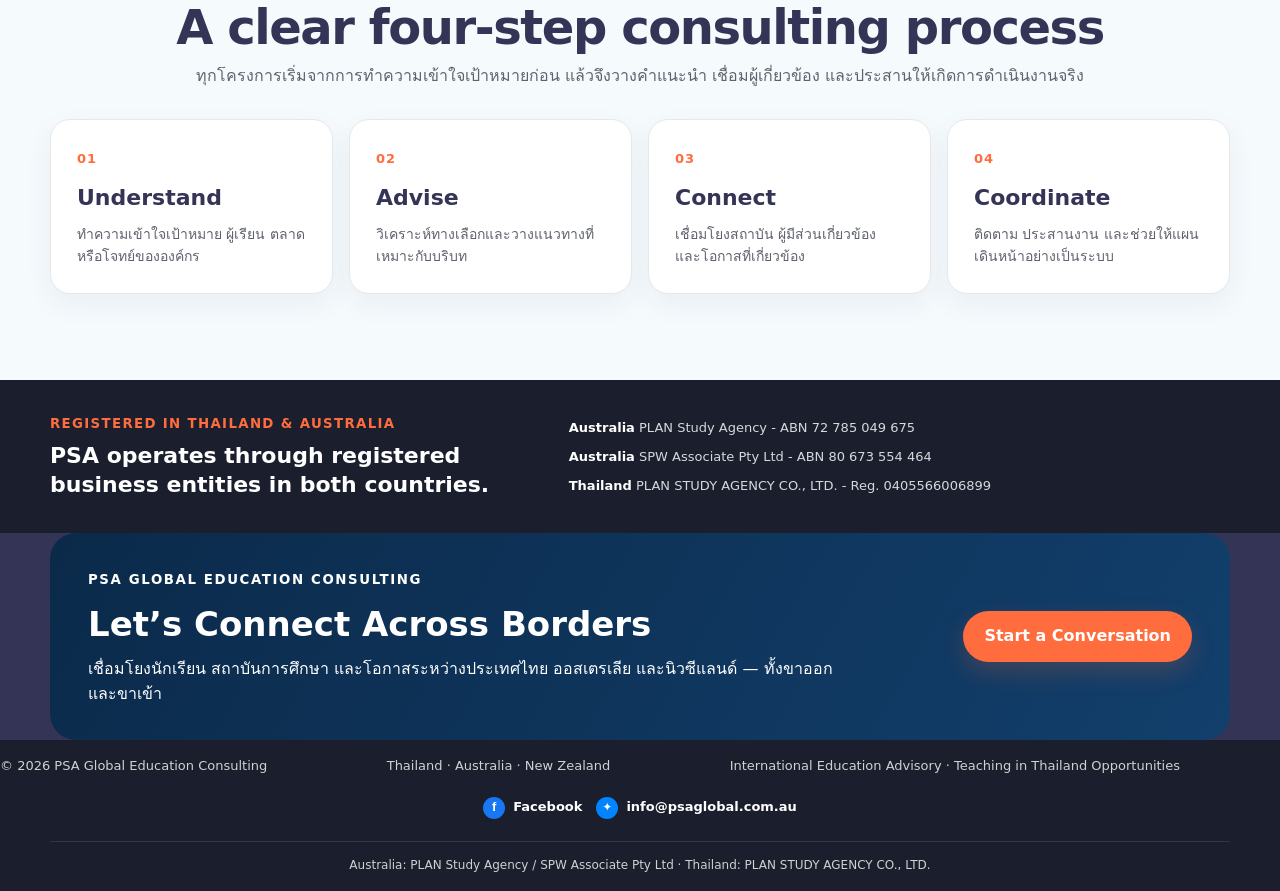
==== commit c5531290: "Add Confucius quote section to homepage" ====
--- a/index.html
+++ b/index.html
@@ -79,6 +79,17 @@
       </div>
     </section>
 
+
+    <section class="quote-section">
+      <div class="container">
+        <div class="quote-card">
+          <div class="section-kicker">Learning · Thinking · Leadership</div>
+          <blockquote>“To learn without thinking is unavailing; to think without learning is dangerous.”</blockquote>
+          <cite>— Confucius, <em>The Analects</em></cite>
+        </div>
+      </div>
+    </section>
+
     <section id="services" class="travel-services">
       <div class="container">
         <div class="center-heading">
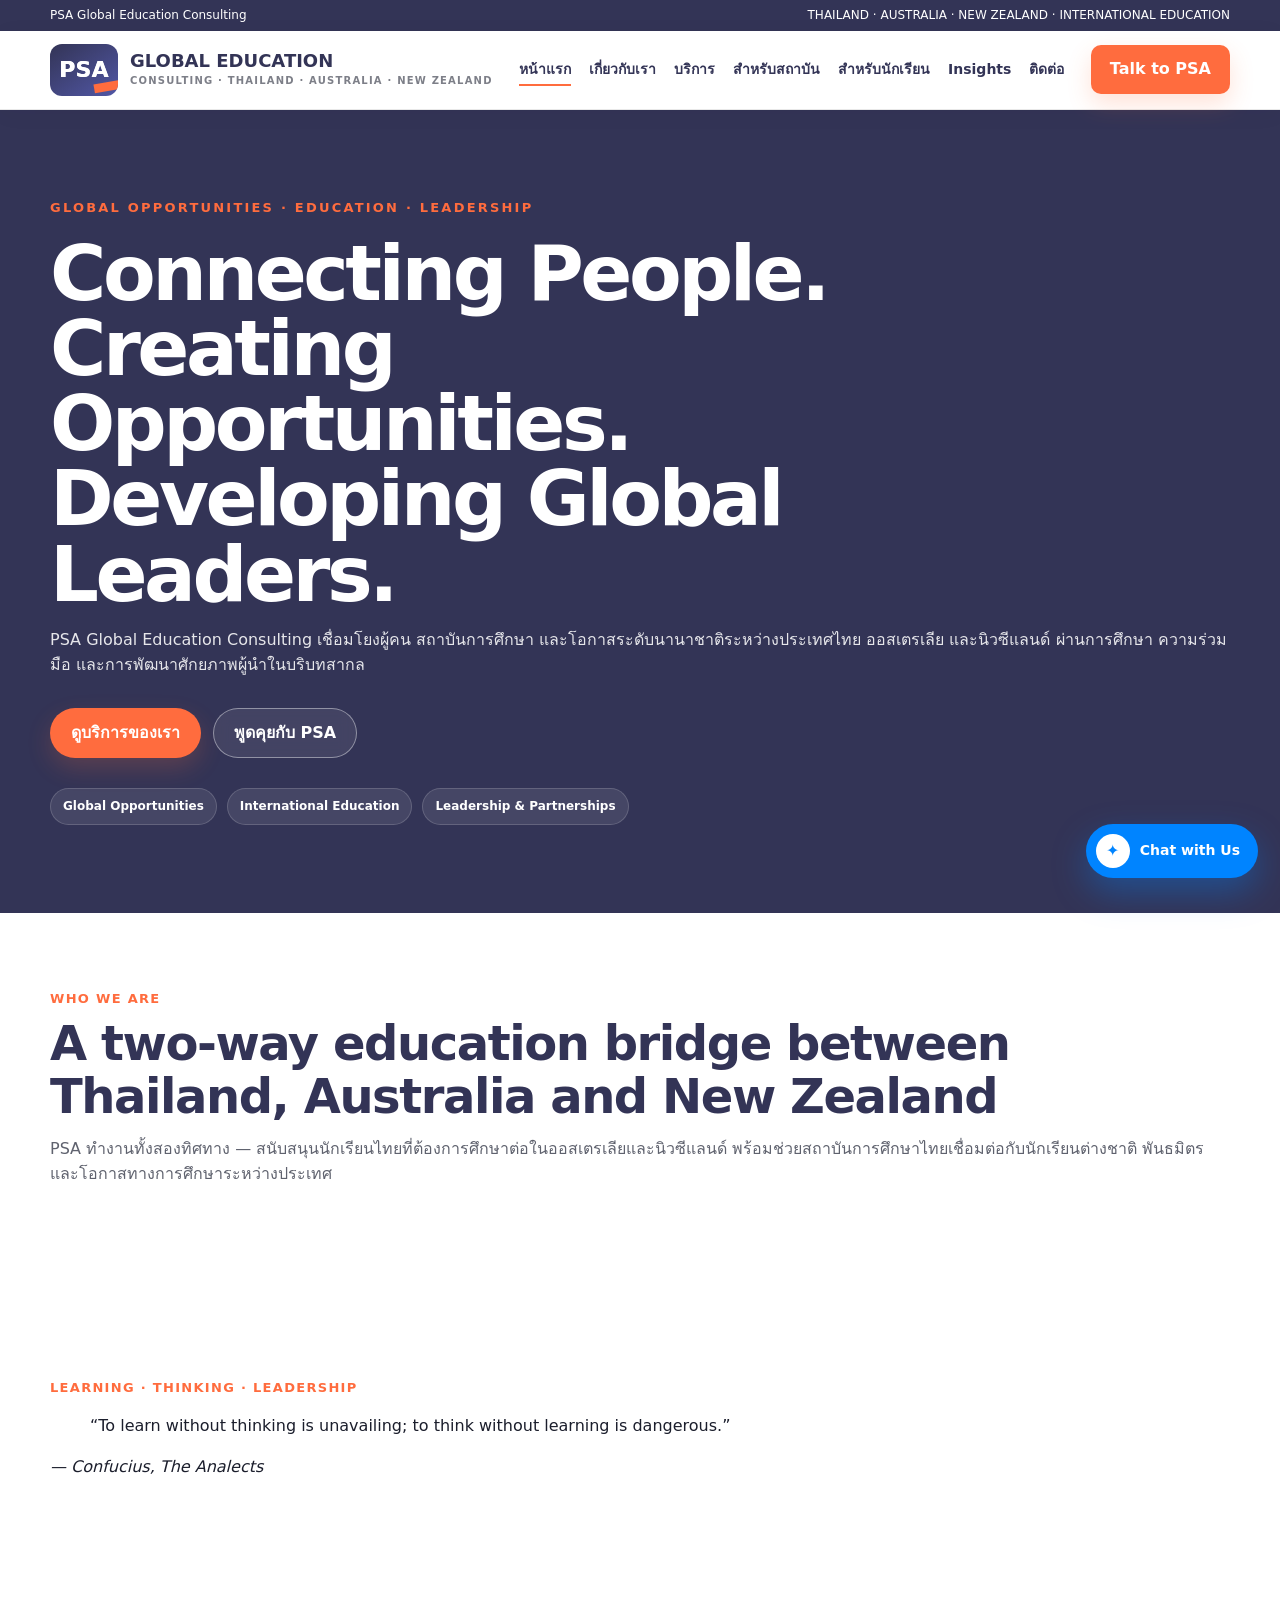
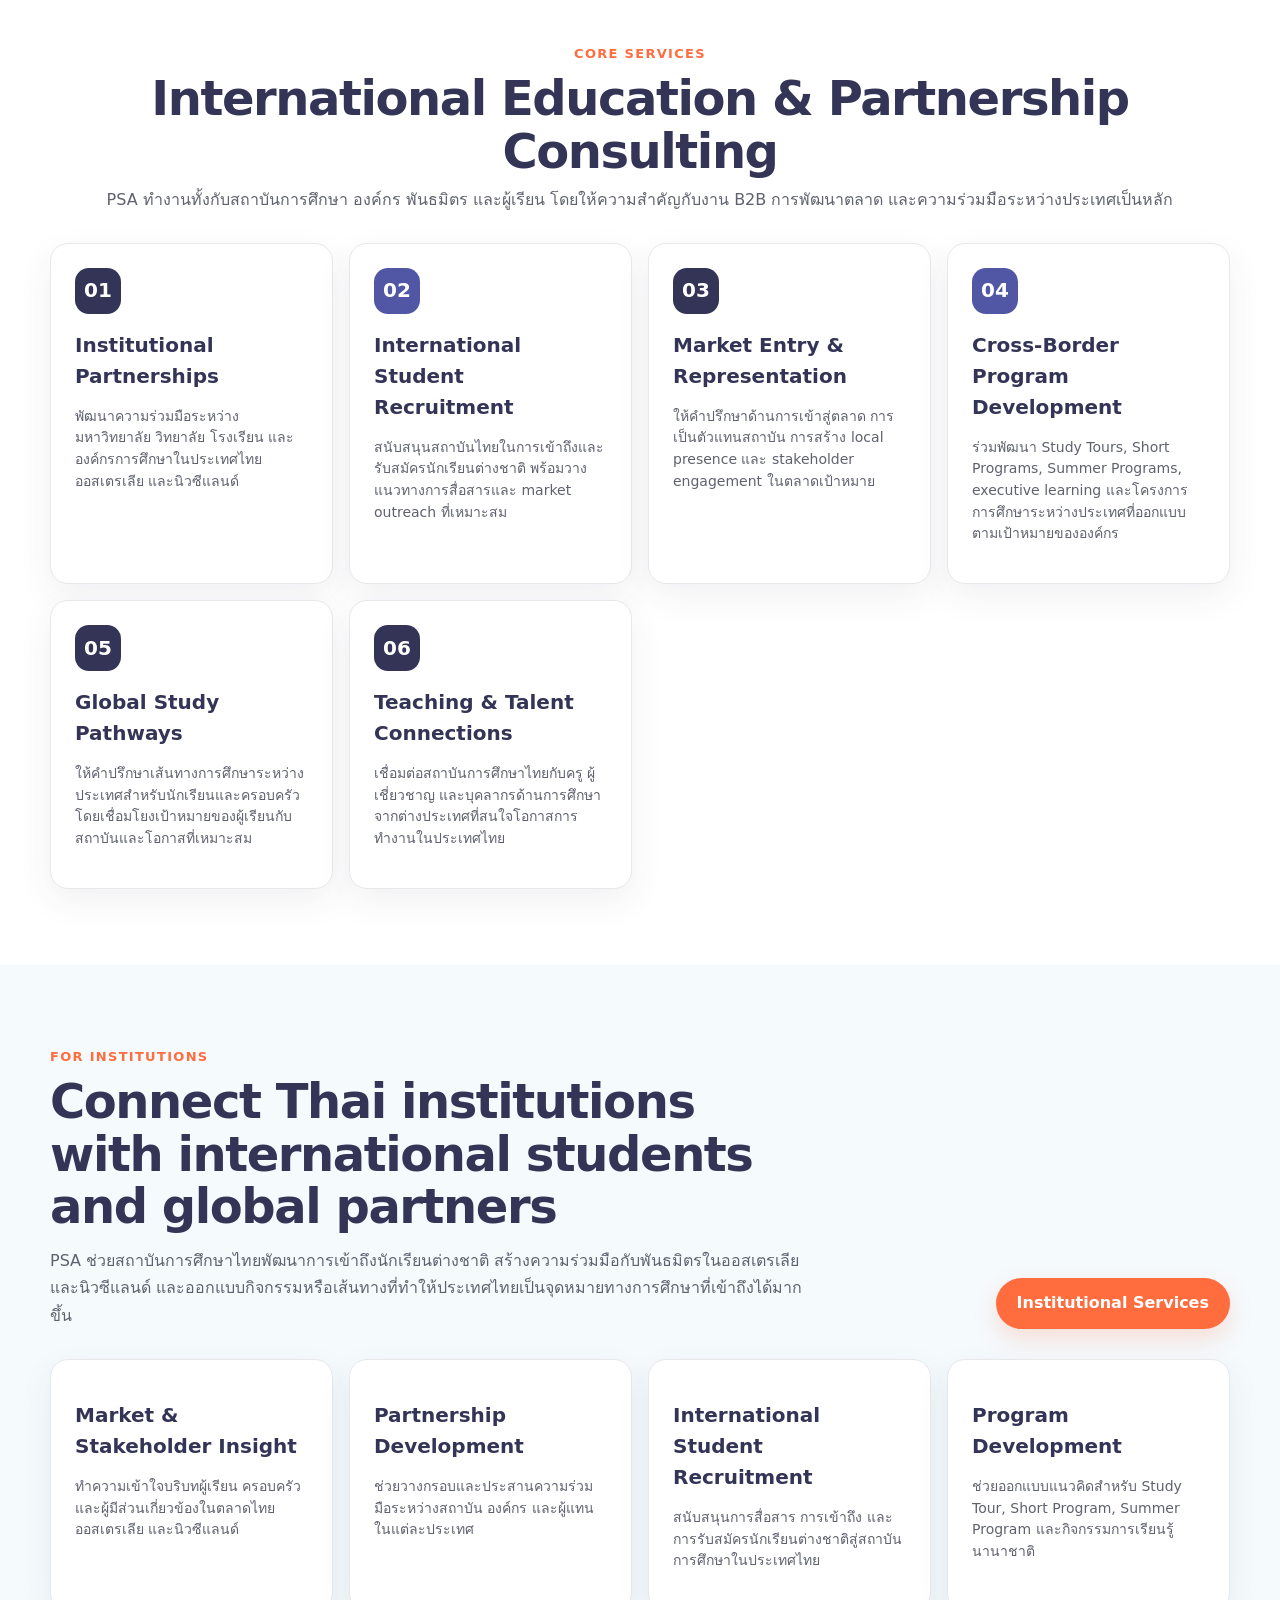
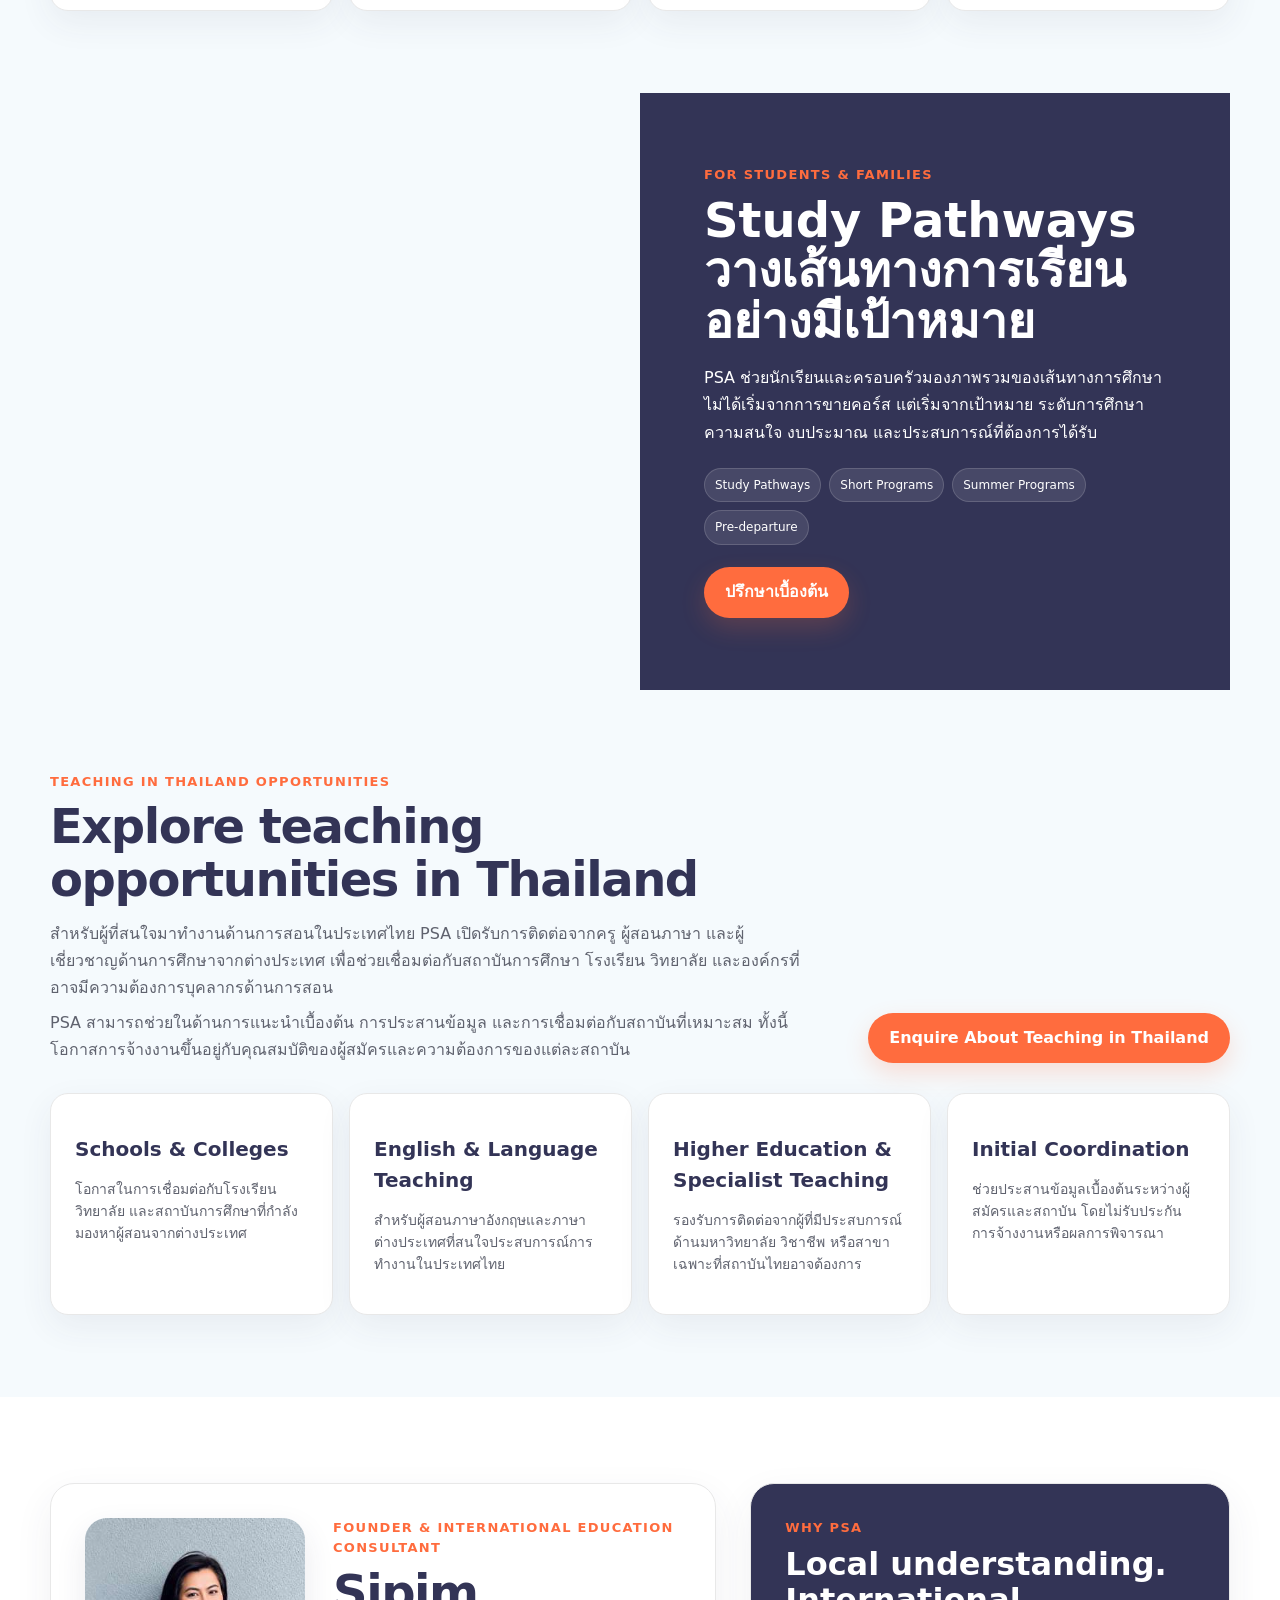
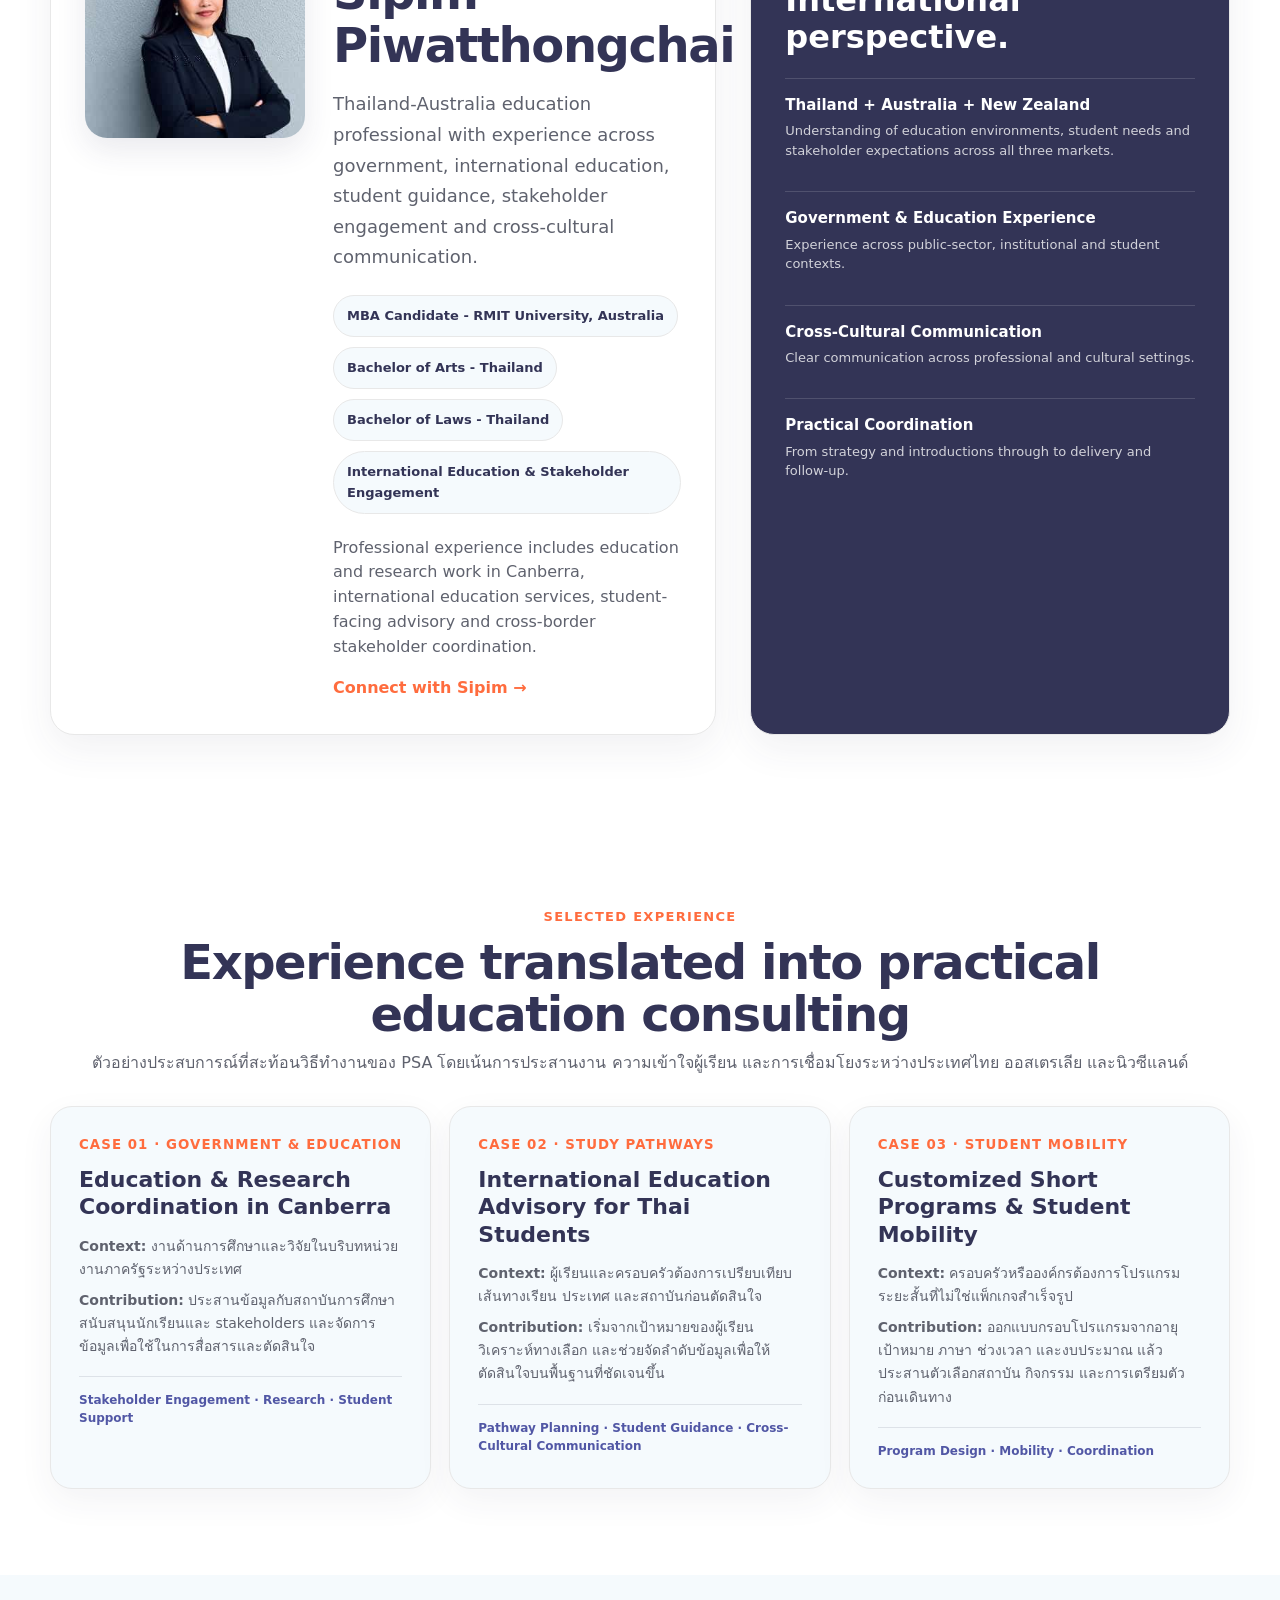
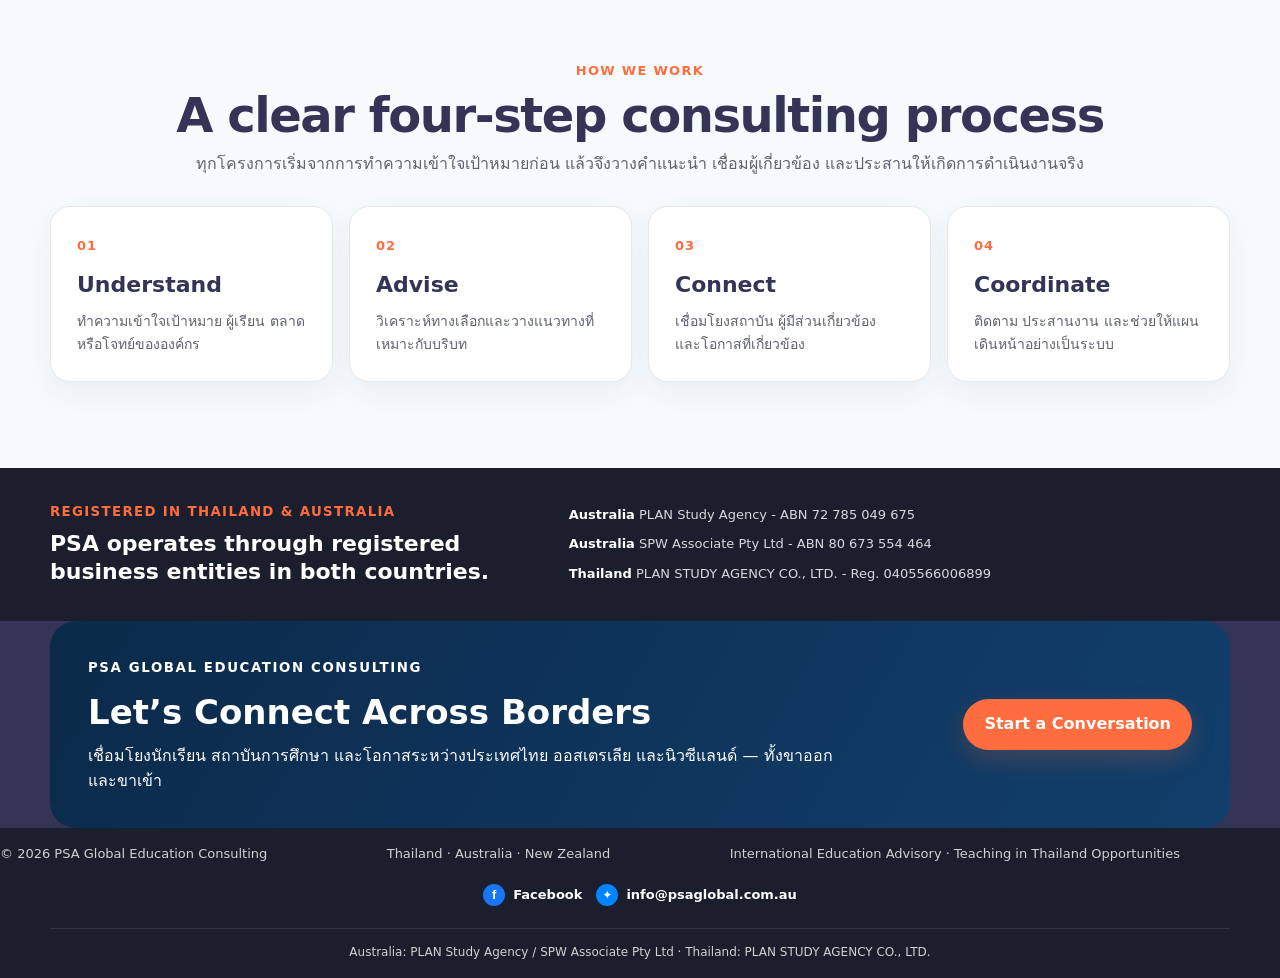
==== commit 1fc06e03: "Rebalance core services toward B2B institutional consulting" ====
--- a/index.html
+++ b/index.html
@@ -94,15 +94,16 @@
       <div class="container">
         <div class="center-heading">
           <div class="section-kicker">Core Services</div>
-          <h2 class="section-title">What PSA Global Education Consulting does</h2>
+          <h2 class="section-title">International Education & Partnership Consulting</h2>
+          <p>PSA ทำงานทั้งกับสถาบันการศึกษา องค์กร พันธมิตร และผู้เรียน โดยให้ความสำคัญกับงาน B2B การพัฒนาตลาด และความร่วมมือระหว่างประเทศเป็นหลัก</p>
         </div>
         <div class="travel-service-grid">
-          <article><div class="travel-service-icon">01</div><h3>Global Study Pathways</h3><p>วางเส้นทางการศึกษาสำหรับนักเรียนไทยที่ต้องการเรียนต่อในออสเตรเลีย นิวซีแลนด์ และจุดหมายที่เหมาะสม โดยเริ่มจากเป้าหมายของผู้เรียน ไม่ใช่จากการขายคอร์ส</p></article>
-          <article><div class="travel-service-icon">02</div><h3>International Student Recruitment</h3><p>สนับสนุนสถาบันการศึกษาไทยในการเข้าถึง สื่อสาร และรับสมัครนักเรียนต่างชาติที่สนใจมาศึกษาในประเทศไทย</p></article>
-          <article><div class="travel-service-icon">03</div><h3>Institutional Partnerships</h3><p>เชื่อมโยงมหาวิทยาลัย วิทยาลัย โรงเรียน และองค์กรการศึกษาระหว่างประเทศไทย ออสเตรเลีย และนิวซีแลนด์ เพื่อพัฒนาความร่วมมือที่มีเป้าหมายชัดเจน</p></article>
-          <article><div class="travel-service-icon">04</div><h3>Cross-Border Education Advisory</h3><p>ให้คำปรึกษาและประสานงานด้านการศึกษาข้ามประเทศสำหรับนักเรียน ครอบครัว และสถาบัน ตั้งแต่การวางแผน การเชื่อมต่อ ไปจนถึงการดำเนินงาน</p></article>
-          <article><div class="travel-service-icon">05</div><h3>Teaching in Thailand Opportunities</h3><p>เชื่อมต่อผู้ที่สนใจงานสอนในประเทศไทยกับโรงเรียน วิทยาลัย มหาวิทยาลัย และองค์กรการศึกษาที่อาจมีความต้องการบุคลากรด้านการสอน</p></article>
-          <article><div class="travel-service-icon">06</div><h3>Summer & Short Programs</h3><p>ออกแบบและประสาน Summer Programs, Study Tours, educational visits และ short-term international learning experiences</p></article>
+          <article><div class="travel-service-icon">01</div><h3>Institutional Partnerships</h3><p>พัฒนาความร่วมมือระหว่างมหาวิทยาลัย วิทยาลัย โรงเรียน และองค์กรการศึกษาในประเทศไทย ออสเตรเลีย และนิวซีแลนด์</p></article>
+          <article><div class="travel-service-icon">02</div><h3>International Student Recruitment</h3><p>สนับสนุนสถาบันไทยในการเข้าถึงและรับสมัครนักเรียนต่างชาติ พร้อมวางแนวทางการสื่อสารและ market outreach ที่เหมาะสม</p></article>
+          <article><div class="travel-service-icon">03</div><h3>Market Entry & Representation</h3><p>ให้คำปรึกษาด้านการเข้าสู่ตลาด การเป็นตัวแทนสถาบัน การสร้าง local presence และ stakeholder engagement ในตลาดเป้าหมาย</p></article>
+          <article><div class="travel-service-icon">04</div><h3>Cross-Border Program Development</h3><p>ร่วมพัฒนา Study Tours, Short Programs, Summer Programs, executive learning และโครงการการศึกษาระหว่างประเทศที่ออกแบบตามเป้าหมายขององค์กร</p></article>
+          <article><div class="travel-service-icon">05</div><h3>Global Study Pathways</h3><p>ให้คำปรึกษาเส้นทางการศึกษาระหว่างประเทศสำหรับนักเรียนและครอบครัว โดยเชื่อมโยงเป้าหมายของผู้เรียนกับสถาบันและโอกาสที่เหมาะสม</p></article>
+          <article><div class="travel-service-icon">06</div><h3>Teaching & Talent Connections</h3><p>เชื่อมต่อสถาบันการศึกษาไทยกับครู ผู้เชี่ยวชาญ และบุคลากรด้านการศึกษาจากต่างประเทศที่สนใจโอกาสการทำงานในประเทศไทย</p></article>
         </div>
       </div>
     </section>
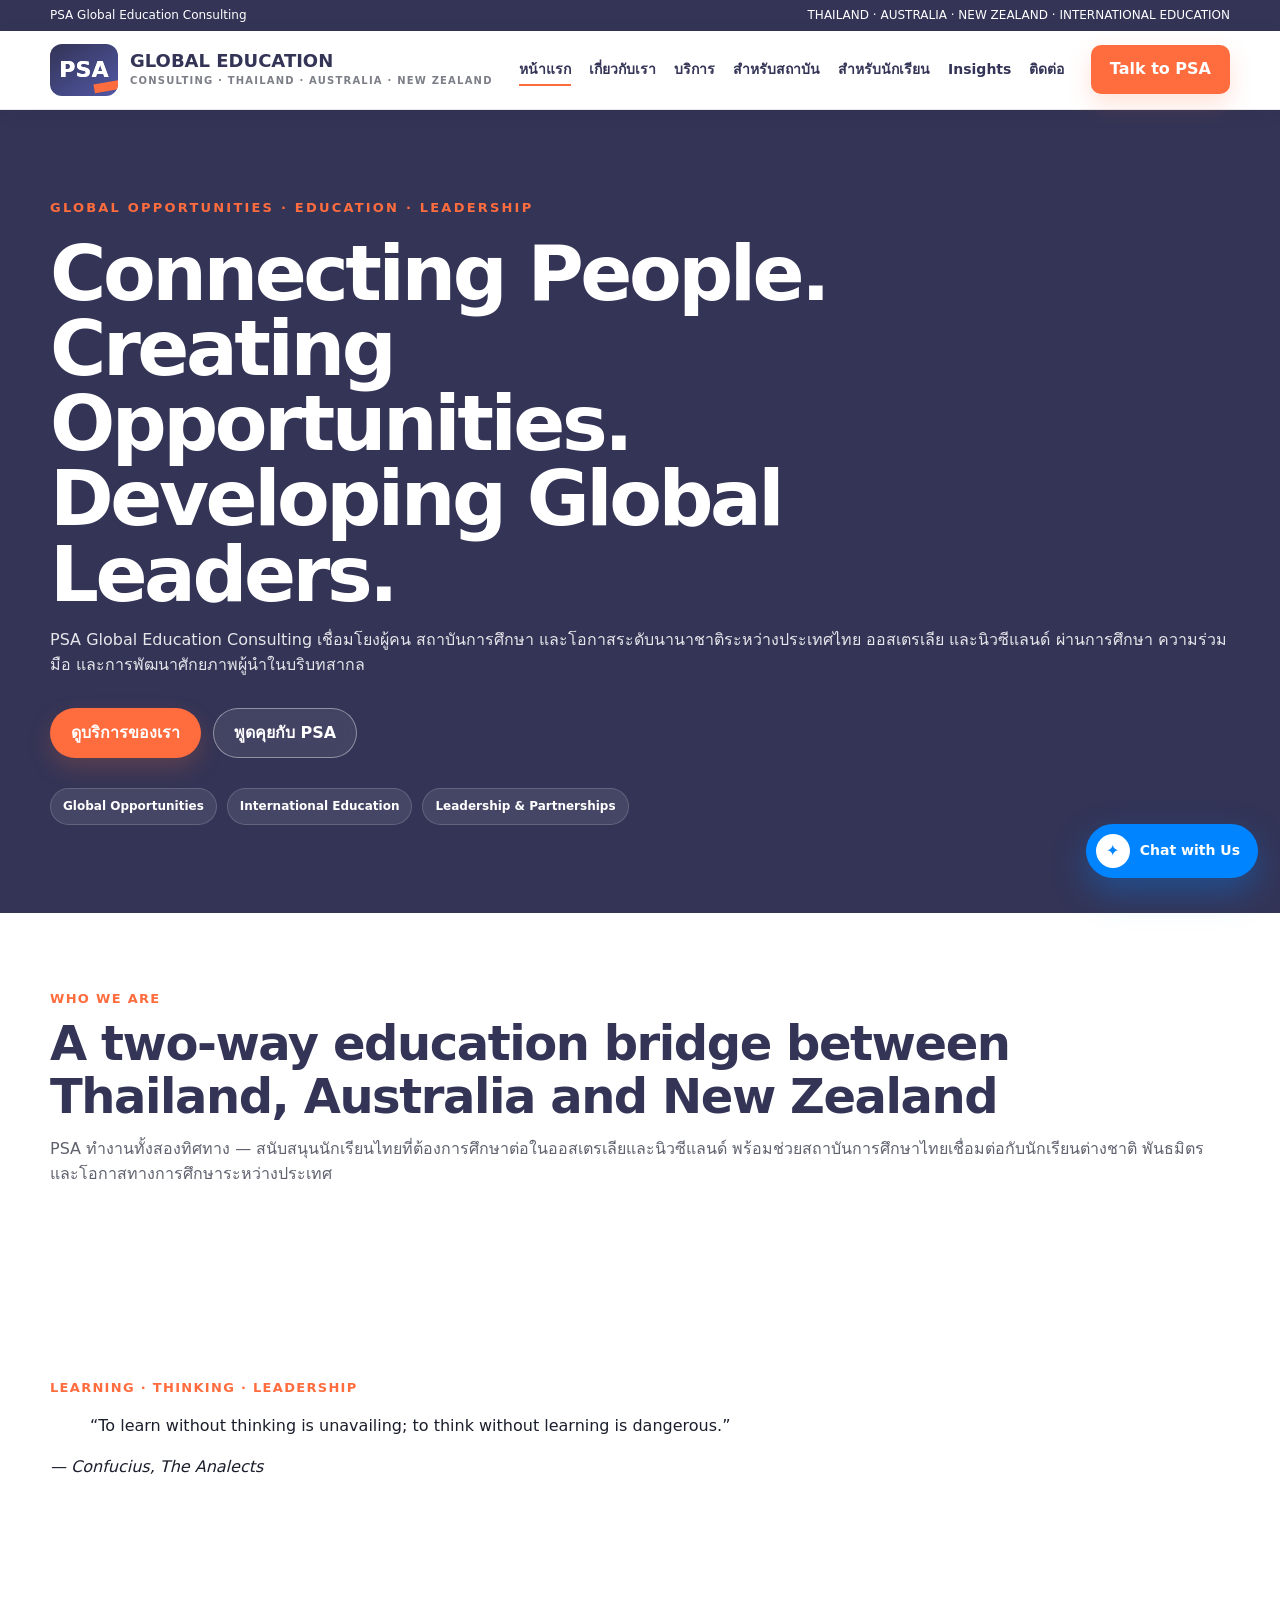
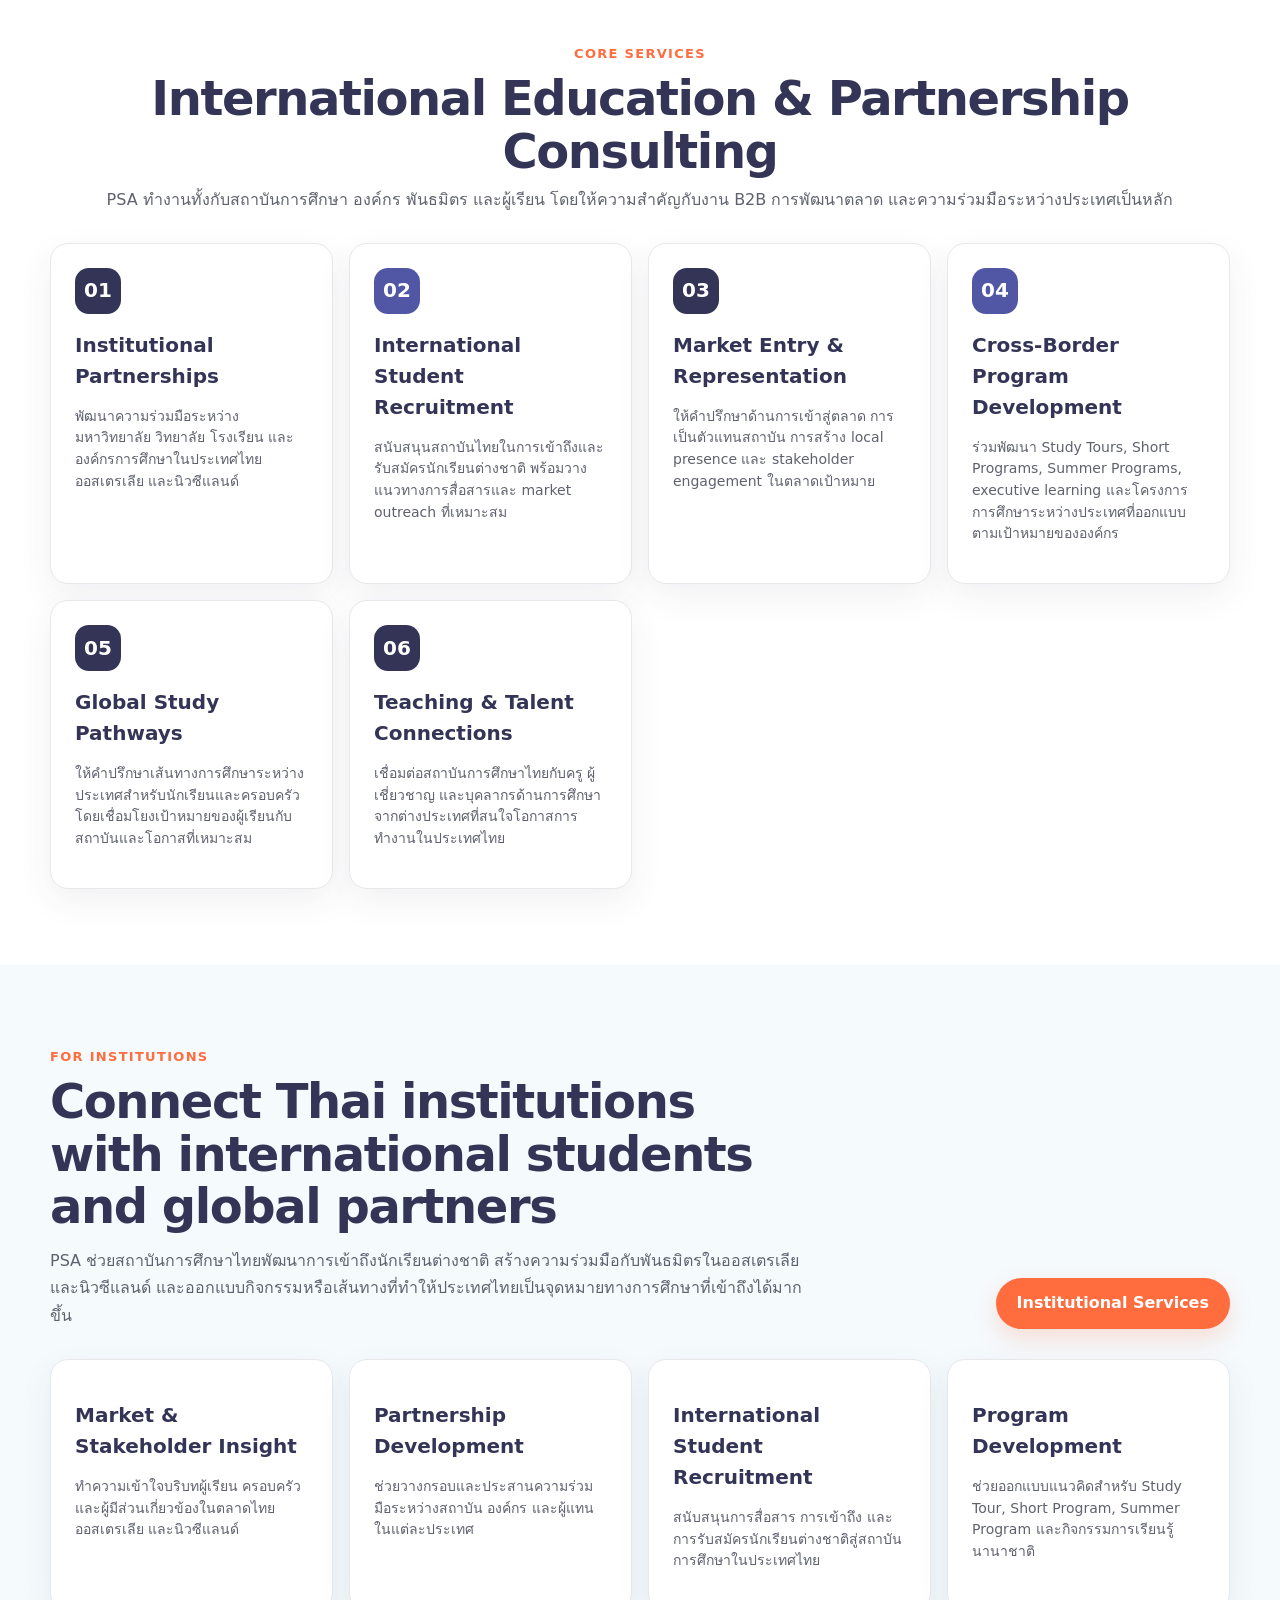
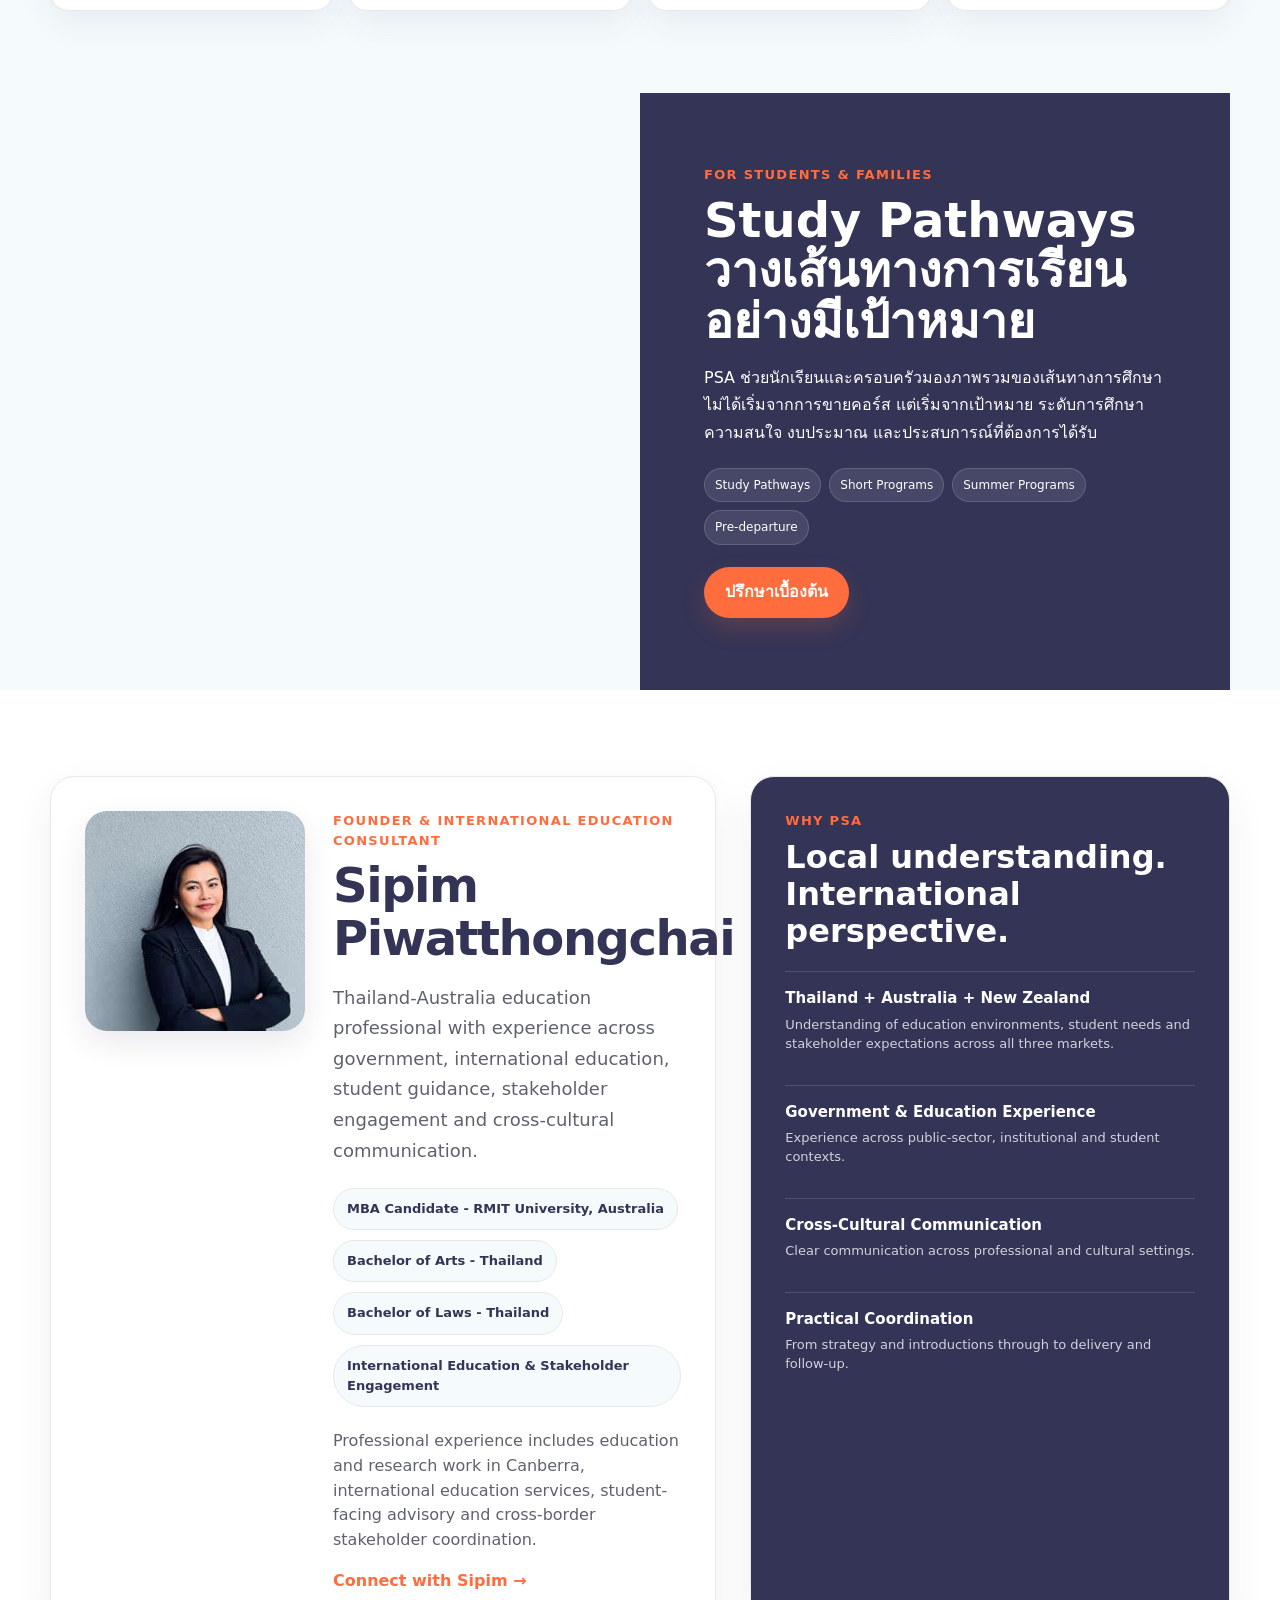
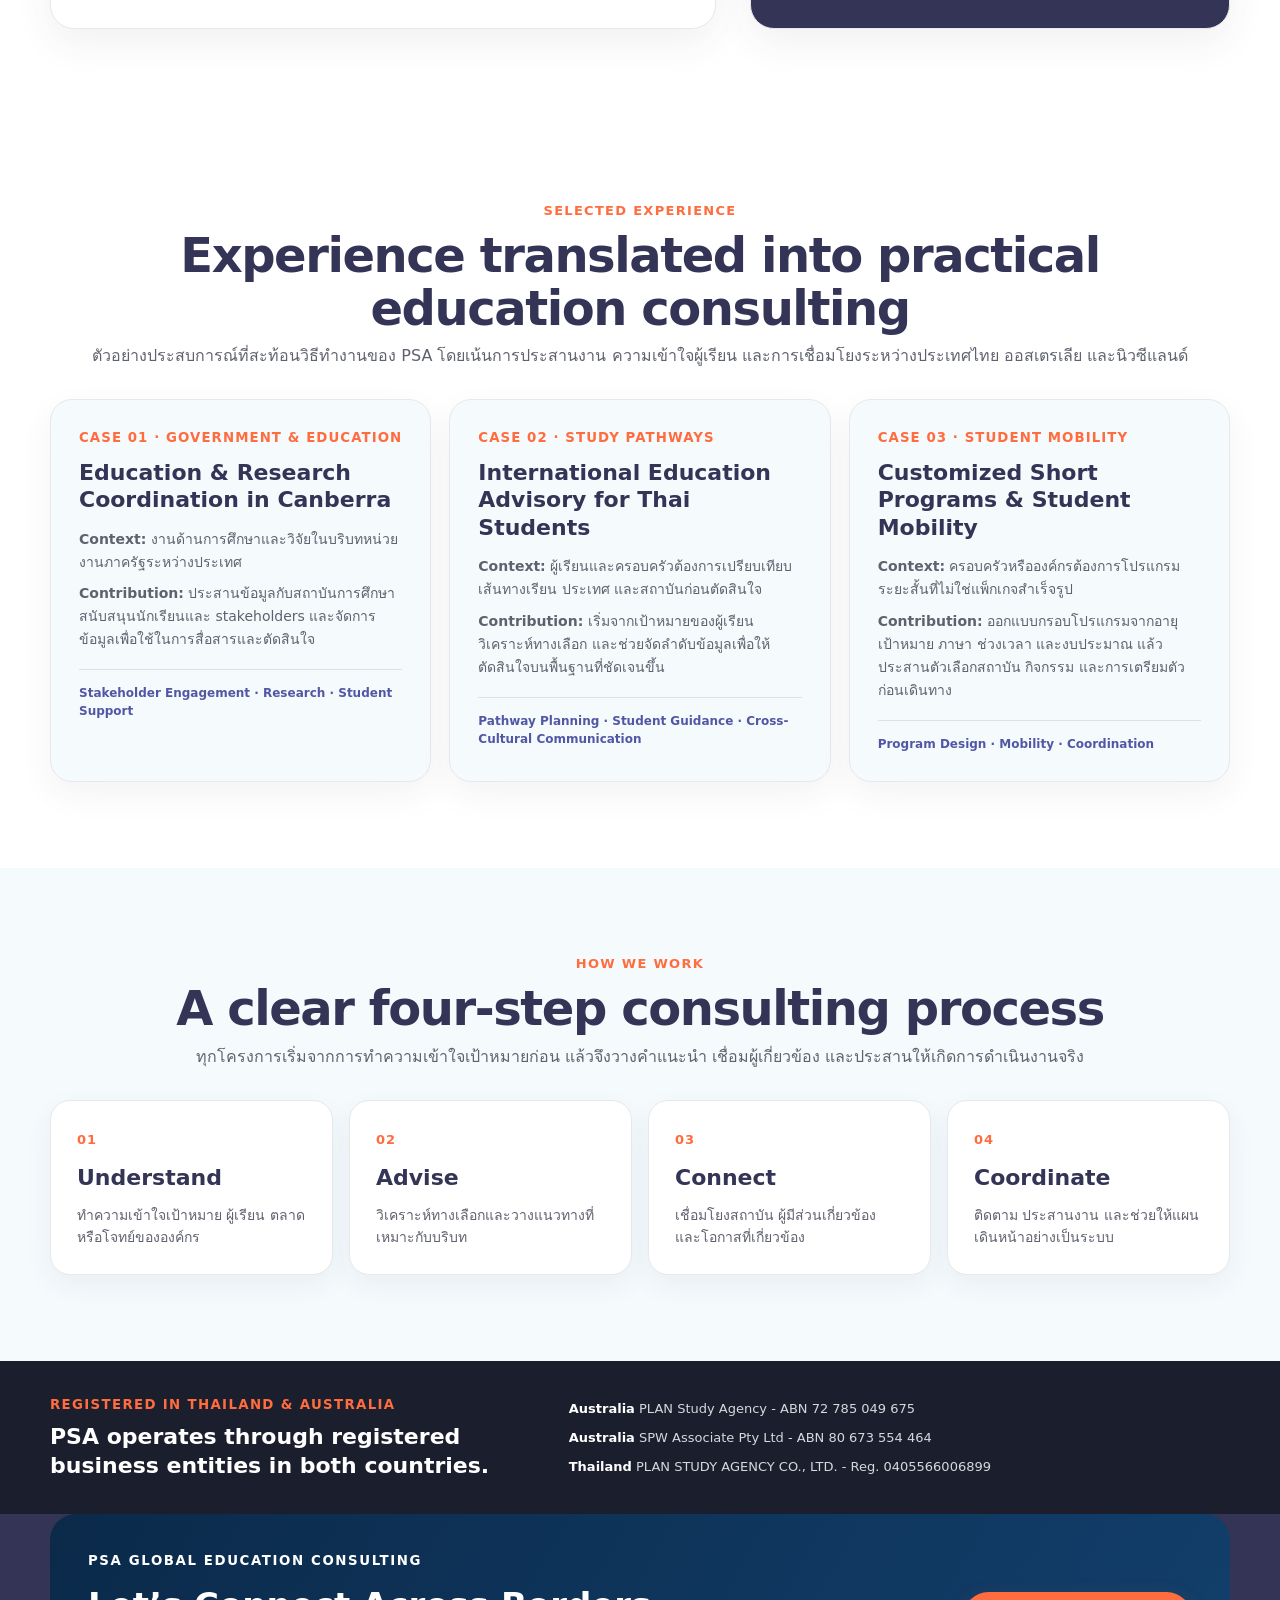
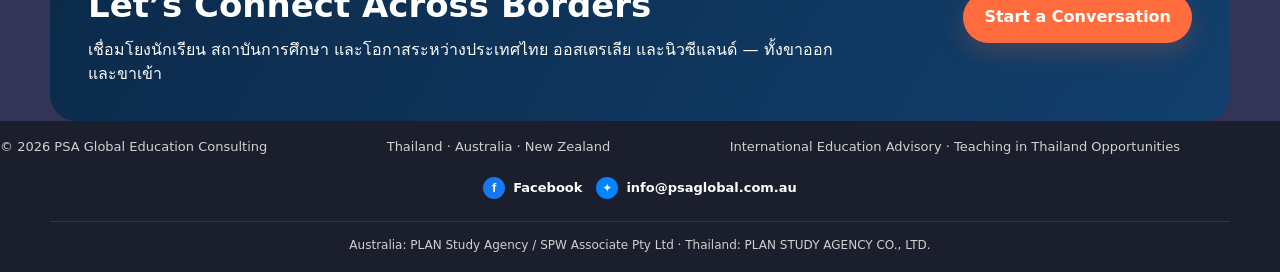
==== commit 9aa079ba: "Remove standalone Teaching in Thailand section from homepage" ====
--- a/index.html
+++ b/index.html
@@ -141,26 +141,6 @@
     </section>
 
 
-    <section id="teaching-thailand" class="study-abroad-section">
-      <div class="container">
-        <div class="study-abroad-head">
-          <div>
-            <div class="section-kicker">Teaching in Thailand Opportunities</div>
-            <h2 class="section-title">Explore teaching opportunities in Thailand</h2>
-            <p>สำหรับผู้ที่สนใจมาทำงานด้านการสอนในประเทศไทย PSA เปิดรับการติดต่อจากครู ผู้สอนภาษา และผู้เชี่ยวชาญด้านการศึกษาจากต่างประเทศ เพื่อช่วยเชื่อมต่อกับสถาบันการศึกษา โรงเรียน วิทยาลัย และองค์กรที่อาจมีความต้องการบุคลากรด้านการสอน</p>
-            <p>PSA สามารถช่วยในด้านการแนะนำเบื้องต้น การประสานข้อมูล และการเชื่อมต่อกับสถาบันที่เหมาะสม ทั้งนี้โอกาสการจ้างงานขึ้นอยู่กับคุณสมบัติของผู้สมัครและความต้องการของแต่ละสถาบัน</p>
-          </div>
-          <div class="study-abroad-actions"><a class="btn btn-primary" href="contact.html">Enquire About Teaching in Thailand</a></div>
-        </div>
-        <div class="travel-service-grid">
-          <article><h3>Schools & Colleges</h3><p>โอกาสในการเชื่อมต่อกับโรงเรียน วิทยาลัย และสถาบันการศึกษาที่กำลังมองหาผู้สอนจากต่างประเทศ</p></article>
-          <article><h3>English & Language Teaching</h3><p>สำหรับผู้สอนภาษาอังกฤษและภาษาต่างประเทศที่สนใจประสบการณ์การทำงานในประเทศไทย</p></article>
-          <article><h3>Higher Education & Specialist Teaching</h3><p>รองรับการติดต่อจากผู้ที่มีประสบการณ์ด้านมหาวิทยาลัย วิชาชีพ หรือสาขาเฉพาะที่สถาบันไทยอาจต้องการ</p></article>
-          <article><h3>Initial Coordination</h3><p>ช่วยประสานข้อมูลเบื้องต้นระหว่างผู้สมัครและสถาบัน โดยไม่รับประกันการจ้างงานหรือผลการพิจารณา</p></article>
-        </div>
-      </div>
-    </section>
-
     <section class="credibility-section">
       <div class="container credibility-grid">
         <div class="credibility-founder founder-with-photo">
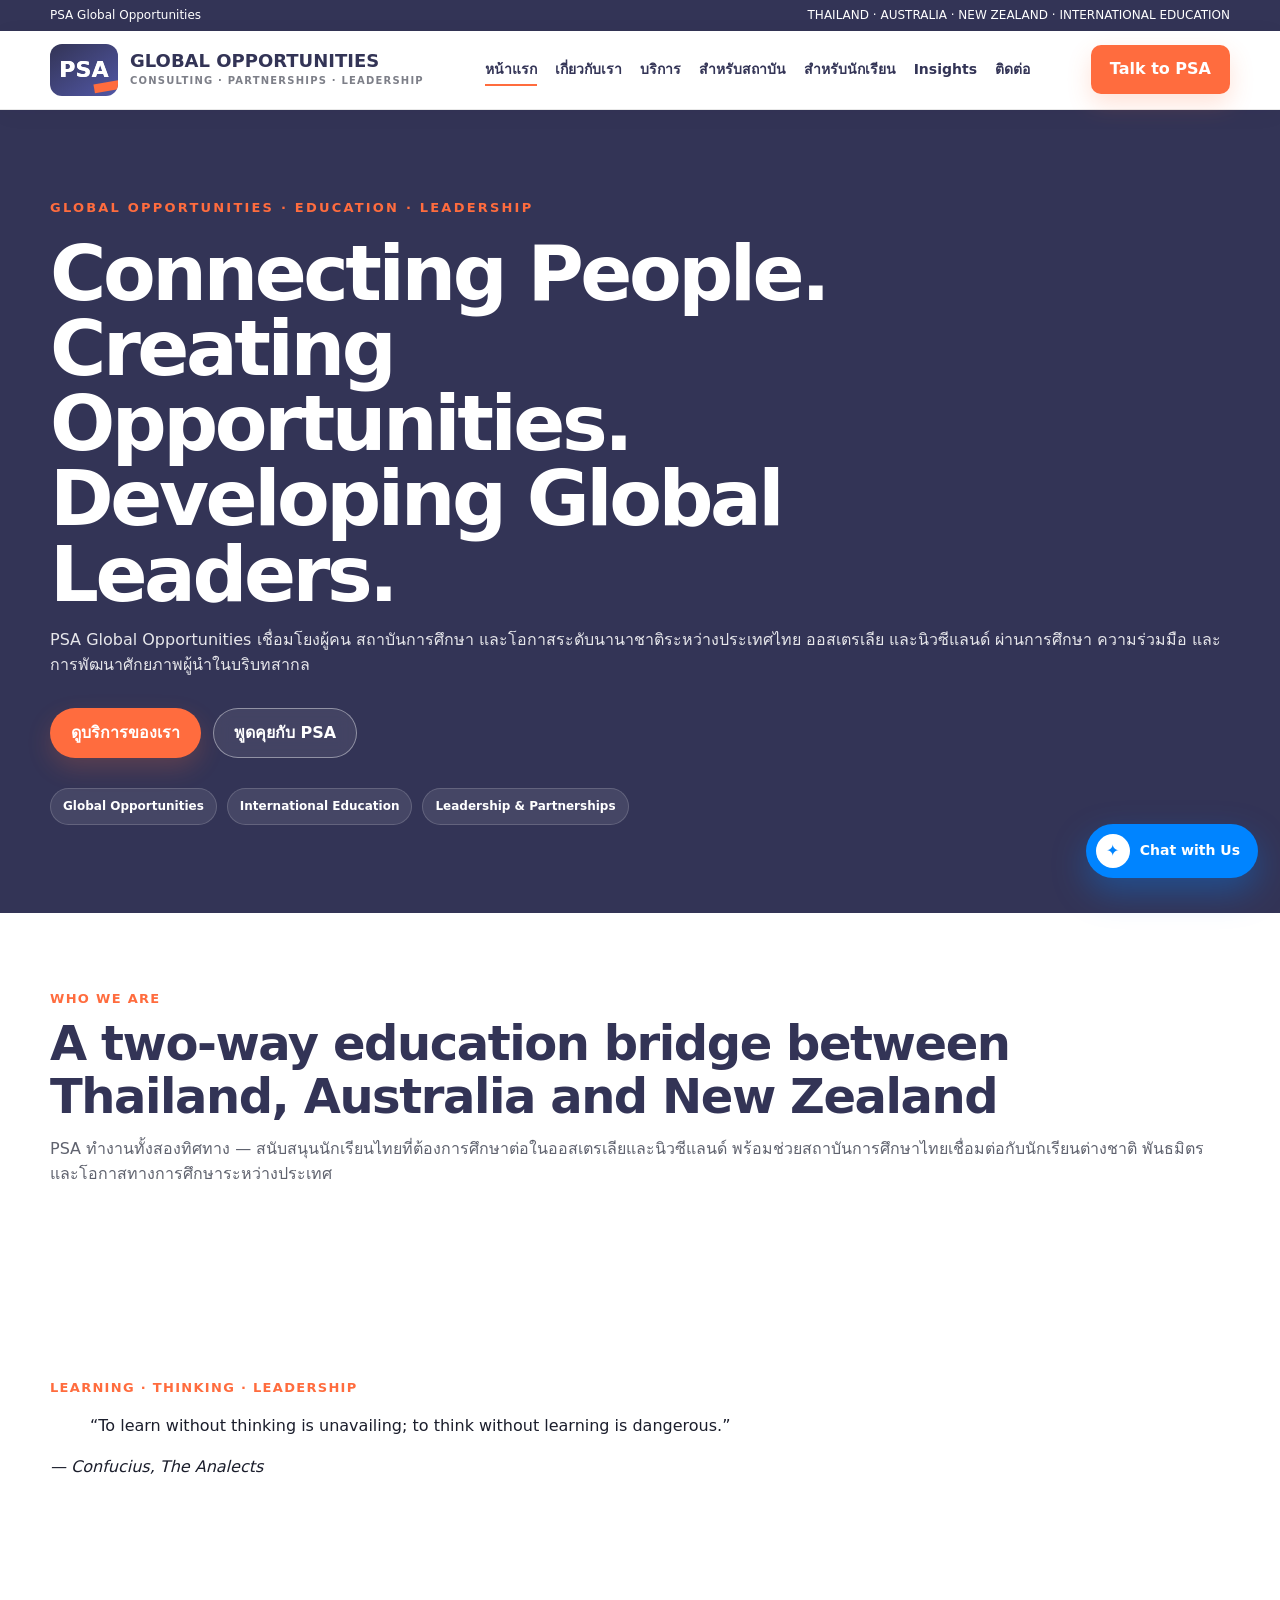
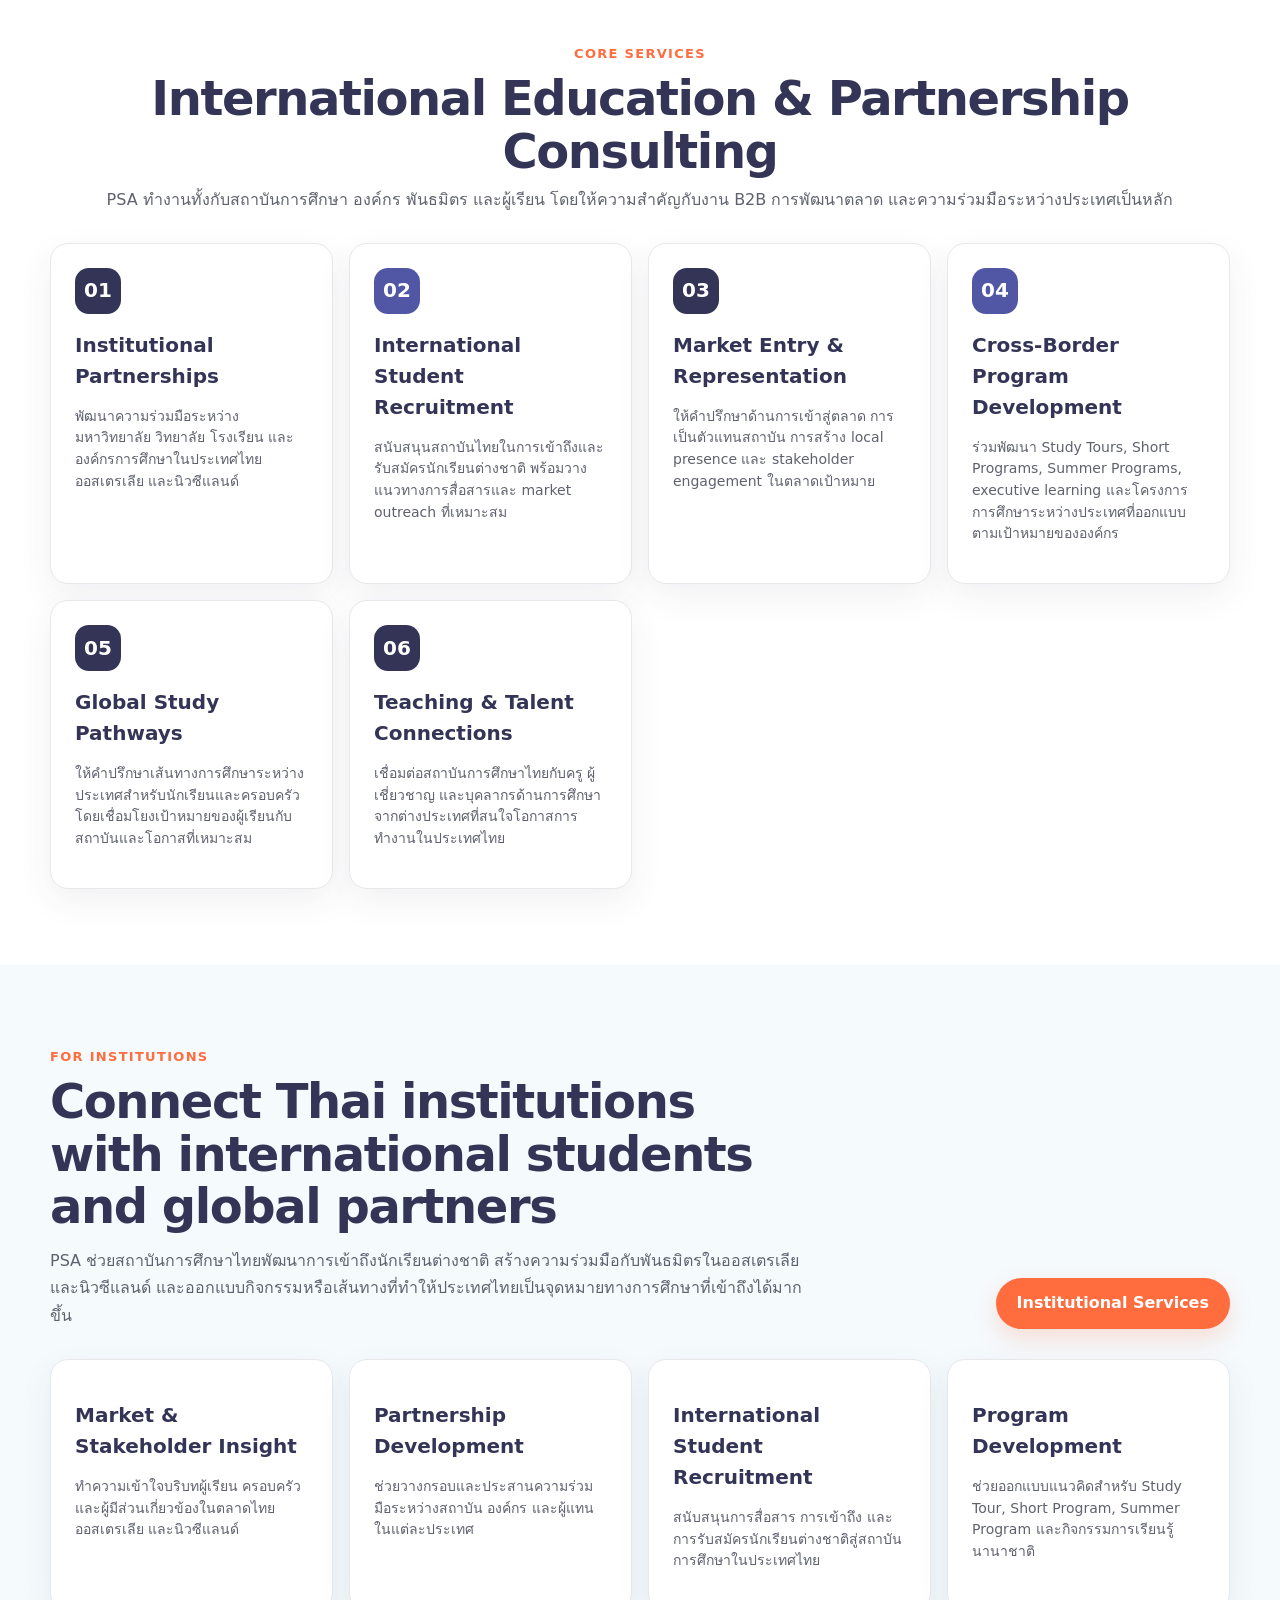
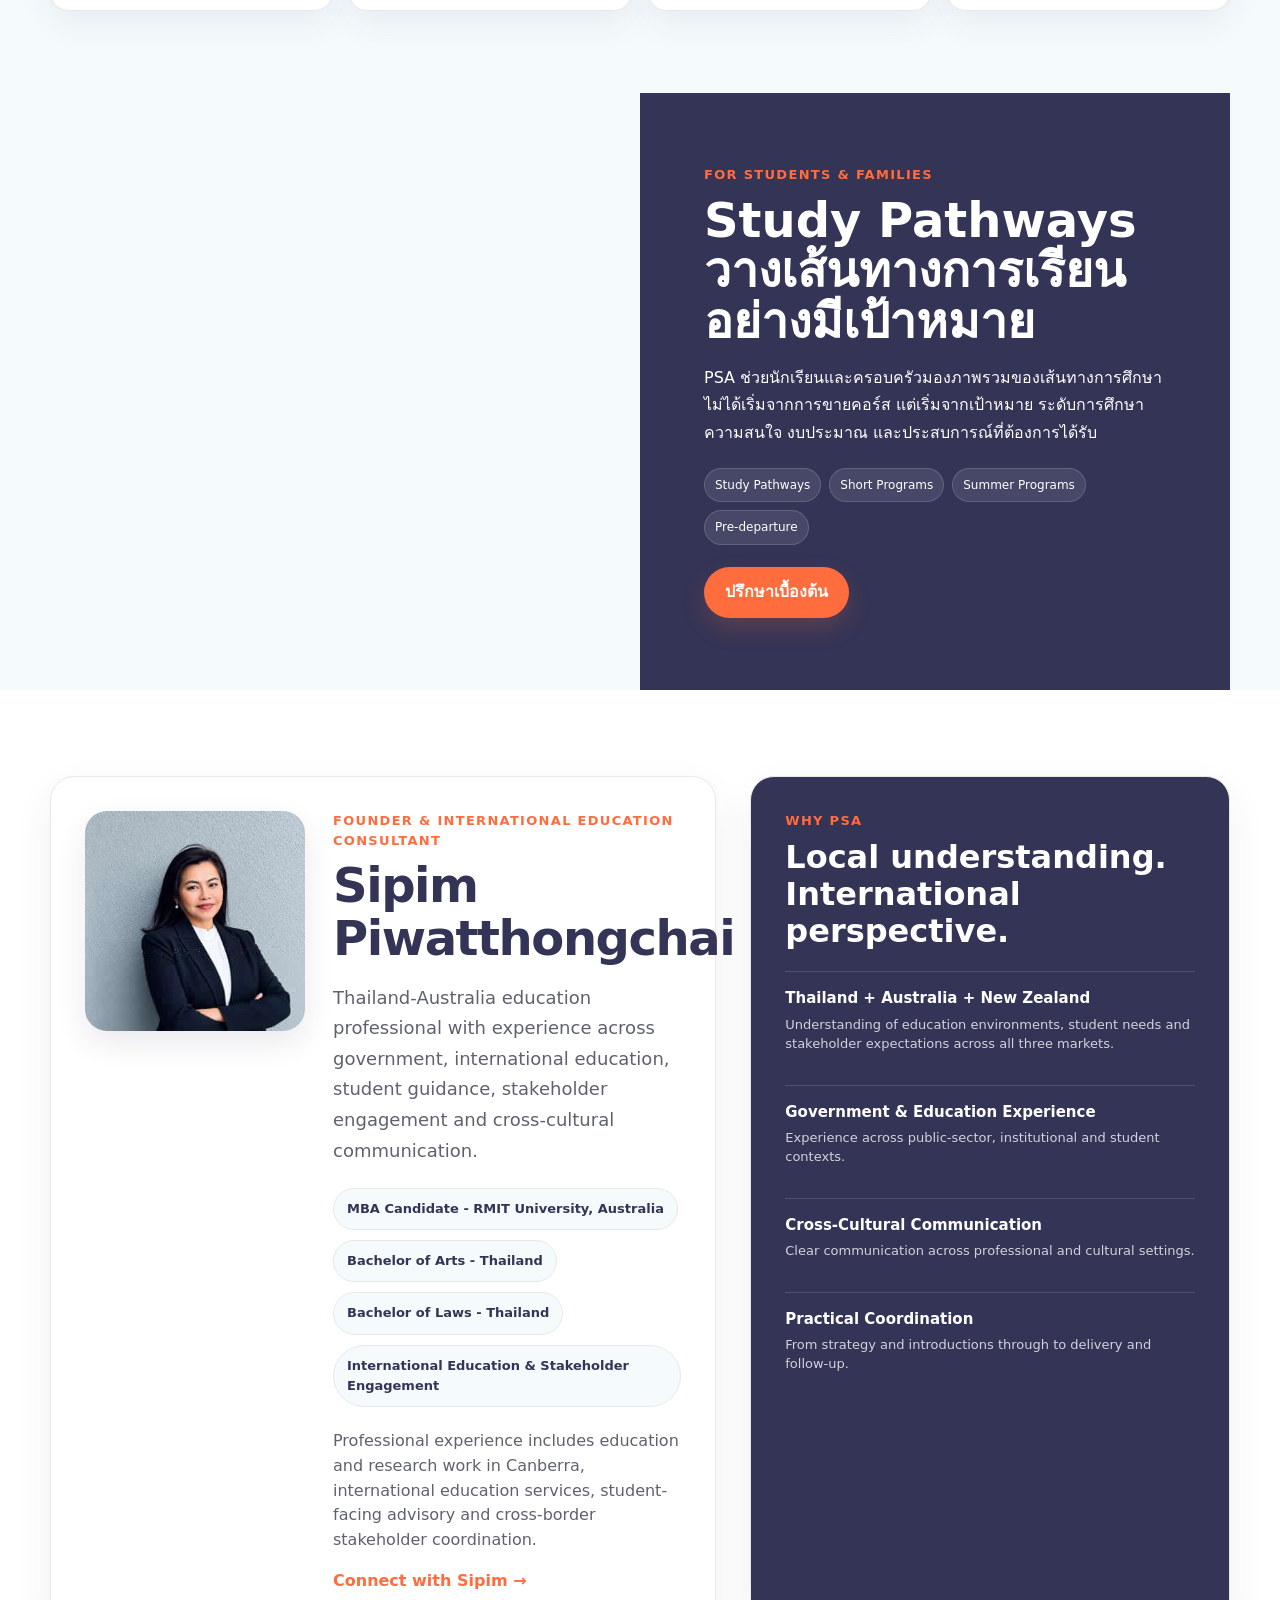
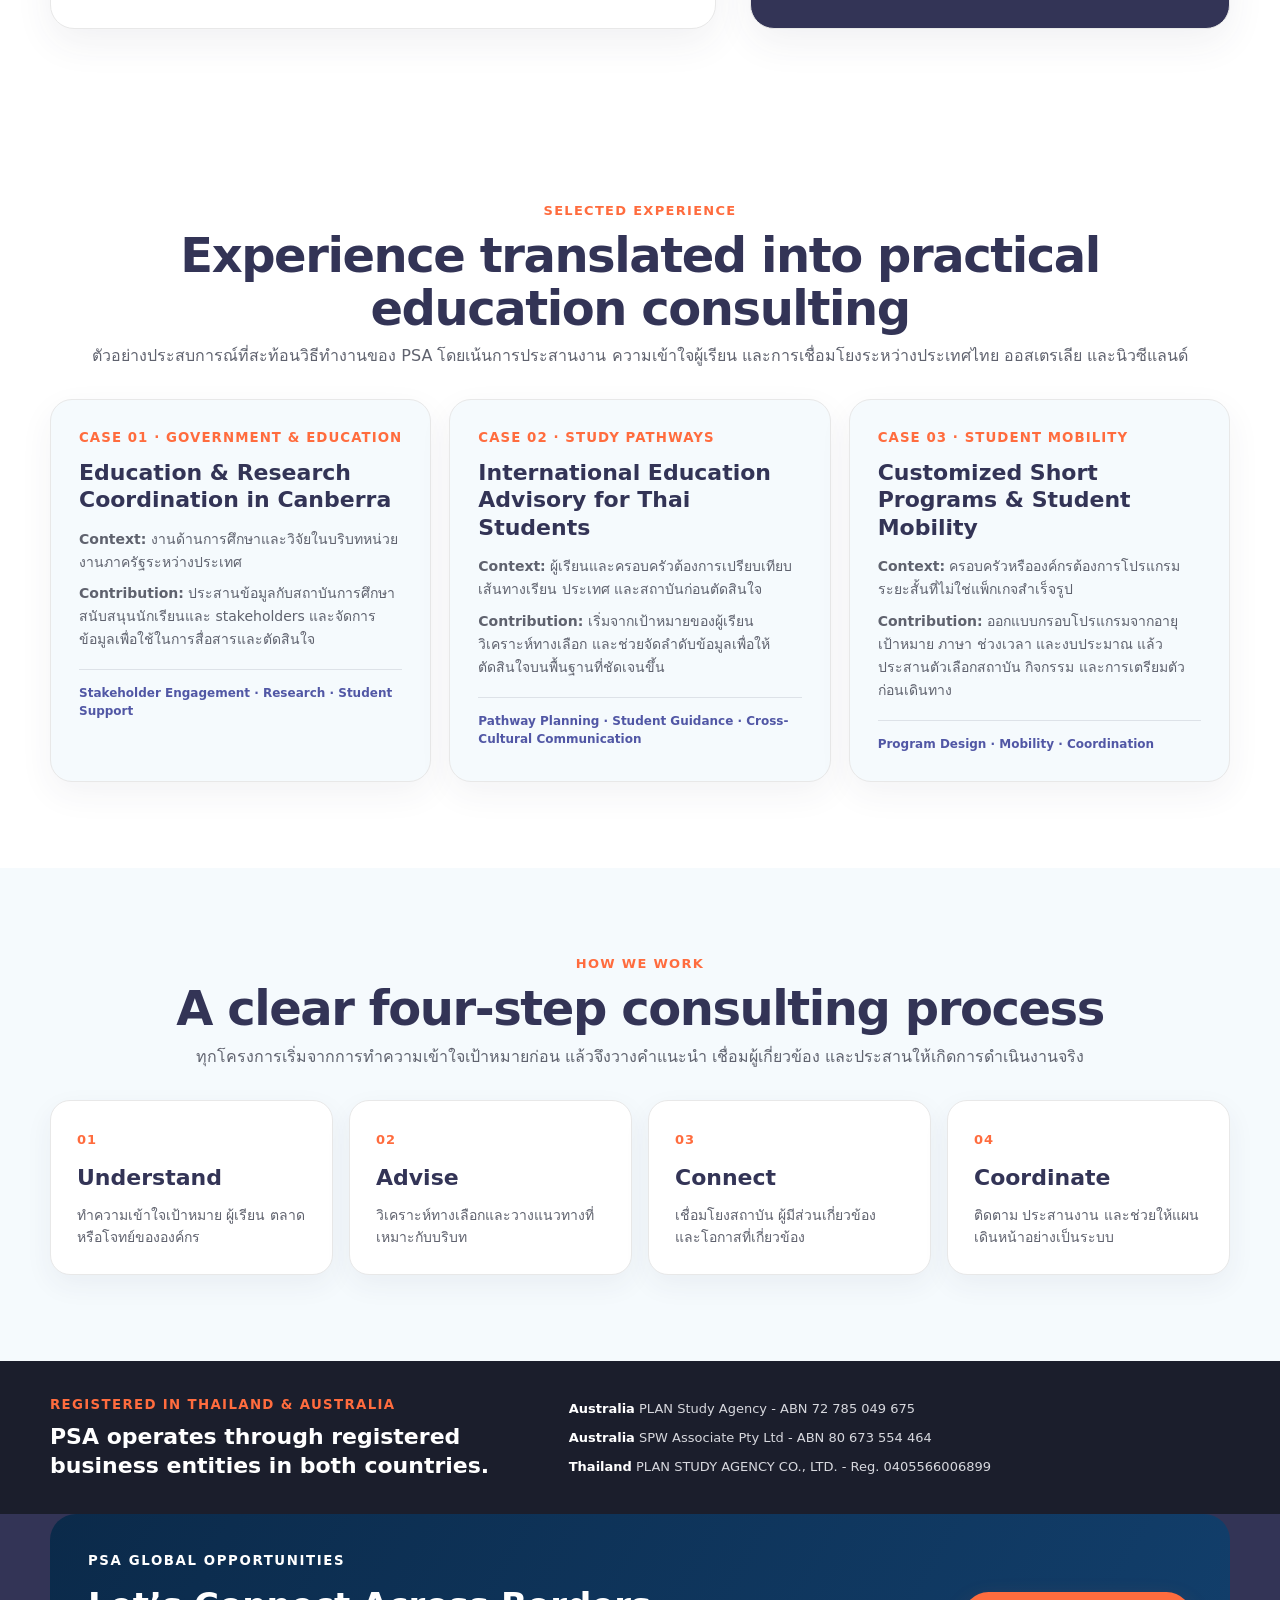
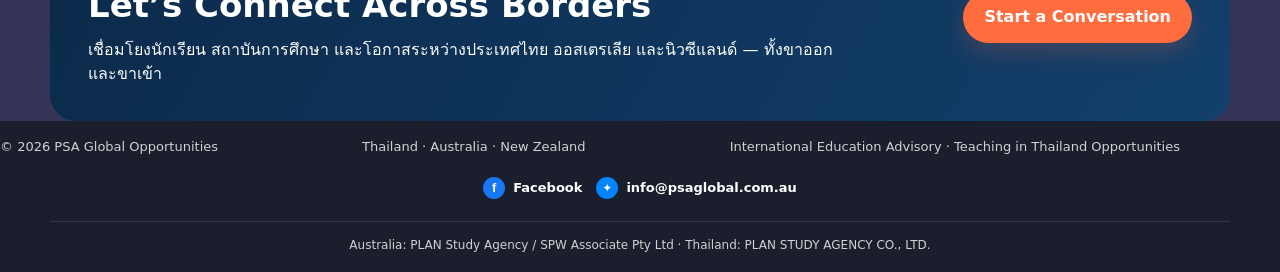
==== commit 49390cbe: "Rebrand index.html to PSA Global Opportunities" ====
--- a/index.html
+++ b/index.html
@@ -3,15 +3,15 @@
 <head>
   <meta charset="utf-8">
   <meta name="viewport" content="width=device-width,initial-scale=1">
-  <title>PSA Global Education Consulting | Thailand ↔ Australia ↔ New Zealand</title>
-  <meta name="description" content="PSA Global Education Consulting เชื่อมโยงนักเรียน สถาบันการศึกษา และโอกาสทางการศึกษาระหว่างประเทศไทย ออสเตรเลีย และนิวซีแลนด์ ทั้งเส้นทางนักเรียนไทยไปต่างประเทศและนักเรียนต่างชาติมาศึกษาในประเทศไทย">
+  <title>PSA Global Opportunities | Thailand ↔ Australia ↔ New Zealand</title>
+  <meta name="description" content="PSA Global Opportunities เชื่อมโยงนักเรียน สถาบันการศึกษา และโอกาสทางการศึกษาระหว่างประเทศไทย ออสเตรเลีย และนิวซีแลนด์ ทั้งเส้นทางนักเรียนไทยไปต่างประเทศและนักเรียนต่างชาติมาศึกษาในประเทศไทย">
   <link rel="canonical" href="https://psaglobal.com.au/">
   <link rel="icon" type="image/svg+xml" href="favicon.svg">
   <link rel="manifest" href="site.webmanifest">
   <meta name="theme-color" content="#0D6E99">
   <meta property="og:type" content="website">
-  <meta property="og:site_name" content="PSA Global Education Consulting">
-  <meta property="og:title" content="PSA Global Education Consulting">
+  <meta property="og:site_name" content="PSA Global Opportunities">
+  <meta property="og:title" content="PSA Global Opportunities">
   <meta property="og:description" content="Connecting education across borders through strategic partnerships, student mobility and international education advisory.">
   <meta property="og:url" content="https://psaglobal.com.au/">
   <meta property="og:image" content="https://images.unsplash.com/photo-1523050854058-8df90110c9f1a?auto=format&fit=crop&w=1600&q=82">
@@ -21,16 +21,16 @@
 <body>
   <div class="utility-bar travel-utility">
     <div class="container utility-inner">
-      <span>PSA Global Education Consulting</span>
+      <span>PSA Global Opportunities</span>
       <span class="utility-links">THAILAND · AUSTRALIA · NEW ZEALAND · INTERNATIONAL EDUCATION</span>
     </div>
   </div>
 
   <header class="header header-v2 travel-header">
     <div class="container nav nav-v2">
-      <a class="brand brand-v2" href="index.html" aria-label="PSA Global Education Consulting">
+      <a class="brand brand-v2" href="index.html" aria-label="PSA Global Opportunities">
         <span class="brandmark brandmark-v2">PSA</span>
-        <span class="brandtext">GLOBAL EDUCATION<small>CONSULTING · THAILAND · AUSTRALIA · NEW ZEALAND</small></span>
+        <span class="brandtext">GLOBAL OPPORTUNITIES<small>CONSULTING · PARTNERSHIPS · LEADERSHIP</small></span>
       </a>
       <nav class="navlinks navlinks-v2">
         <a class="active" href="index.html">หน้าแรก</a>
@@ -53,7 +53,7 @@
         <div class="travel-hero-copy">
           <div class="travel-kicker">GLOBAL OPPORTUNITIES · EDUCATION · LEADERSHIP</div>
           <h1>Connecting People.<br>Creating Opportunities.<br>Developing Global Leaders.</h1>
-          <p>PSA Global Education Consulting เชื่อมโยงผู้คน สถาบันการศึกษา และโอกาสระดับนานาชาติระหว่างประเทศไทย ออสเตรเลีย และนิวซีแลนด์ ผ่านการศึกษา ความร่วมมือ และการพัฒนาศักยภาพผู้นำในบริบทสากล</p>
+          <p>PSA Global Opportunities เชื่อมโยงผู้คน สถาบันการศึกษา และโอกาสระดับนานาชาติระหว่างประเทศไทย ออสเตรเลีย และนิวซีแลนด์ ผ่านการศึกษา ความร่วมมือ และการพัฒนาศักยภาพผู้นำในบริบทสากล</p>
           <div class="travel-hero-actions">
             <a class="btn btn-primary" href="#services">ดูบริการของเรา</a>
             <a class="btn travel-ghost" href="contact.html">พูดคุยกับ PSA</a>
@@ -144,7 +144,7 @@
     <section class="credibility-section">
       <div class="container credibility-grid">
         <div class="credibility-founder founder-with-photo">
-          <div class="founder-photo-wrap"><img src="founder-sipim.svg" alt="Sipim Piwatthongchai, Founder of PSA Global Education Consulting"></div>
+          <div class="founder-photo-wrap"><img src="founder-sipim.svg" alt="Sipim Piwatthongchai, Founder of PSA Global Opportunities"></div>
           <div class="founder-profile-copy">
             <div class="section-kicker">Founder & International Education Consultant</div>
             <h2 class="section-title">Sipim Piwatthongchai</h2>
@@ -235,7 +235,7 @@
     <section class="summer-cta">
       <div class="container summer-cta-inner">
         <div>
-          <small>PSA GLOBAL EDUCATION CONSULTING</small>
+          <small>PSA GLOBAL OPPORTUNITIES</small>
           <h2>Let’s Connect Across Borders</h2>
           <p>เชื่อมโยงนักเรียน สถาบันการศึกษา และโอกาสระหว่างประเทศไทย ออสเตรเลีย และนิวซีแลนด์ — ทั้งขาออกและขาเข้า</p>
         </div>
@@ -246,7 +246,7 @@
 
   <footer class="footer footer-v2">
     <div class="container footer-bottom footer-bottom-v2">
-      <span>© 2026 PSA Global Education Consulting</span>
+      <span>© 2026 PSA Global Opportunities</span>
       <span>Thailand · Australia · New Zealand</span>
       <span>International Education Advisory · Teaching in Thailand Opportunities</span>
     </div>
--- a/styles.css
+++ b/styles.css
@@ -1559,3 +1559,311 @@
 }
 
 .founder-with-photo{display:grid;grid-template-columns:220px 1fr;gap:28px;align-items:start}.founder-photo-wrap{border-radius:22px;overflow:hidden;background:#F5FAFD;box-shadow:0 12px 30px rgba(51,52,86,.10)}.founder-photo-wrap img{display:block;width:100%;aspect-ratio:1/1;object-fit:cover}.founder-profile-copy{min-width:0}.case-studies-section{padding:86px 0;background:#fff}.case-study-grid{display:grid;grid-template-columns:repeat(3,1fr);gap:18px;margin-top:30px}.case-study-grid article{background:#F5FAFD;border:1px solid #E8E8E8;border-radius:22px;padding:28px;box-shadow:0 12px 34px rgba(51,52,86,.06)}.case-study-grid small{display:block;color:#FF6C3E;font-weight:900;letter-spacing:.08em;margin-bottom:10px}.case-study-grid h3{color:#333456;font-size:22px;line-height:1.25;margin:0 0 14px}.case-study-grid p{font-size:14px;line-height:1.65;margin:8px 0}.case-study-grid span{display:block;margin-top:18px;padding-top:14px;border-top:1px solid #DDE2E8;color:#5157A5;font-size:12px;font-weight:800;line-height:1.5}@media(max-width:900px){.founder-with-photo{grid-template-columns:180px 1fr}.case-study-grid{grid-template-columns:1fr}}@media(max-width:640px){.founder-with-photo{grid-template-columns:1fr}.founder-photo-wrap{max-width:240px}.case-studies-section{padding:58px 0}}
+
+
+/* Premium mobile refinement — PSA Global */
+@media(max-width:640px){
+  body{
+    background:#fbfbfd!important;
+  }
+
+  .header,.header-v2,.travel-header{
+    position:sticky;
+    top:0;
+    z-index:1000;
+    background:rgba(255,255,255,.96)!important;
+    backdrop-filter:blur(14px);
+    box-shadow:0 8px 24px rgba(31,33,68,.06)!important;
+  }
+
+  .nav,.nav-v2{
+    min-height:66px;
+    padding:8px 14px!important;
+  }
+
+  .brandmark,.brandmark-v2{
+    width:42px!important;
+    height:42px!important;
+    border-radius:12px!important;
+    font-size:16px!important;
+  }
+
+  .brandtext{
+    font-size:15px!important;
+    letter-spacing:.01em;
+    line-height:1.05;
+  }
+
+  .brandtext small{
+    font-size:8px!important;
+    letter-spacing:.08em;
+    margin-top:4px;
+  }
+
+  .menuBtn{
+    width:42px;
+    height:42px;
+    border-radius:12px;
+    border:1px solid rgba(51,52,86,.12);
+    background:#fff;
+    color:#333456;
+    font-size:20px;
+    box-shadow:0 6px 16px rgba(51,52,86,.06);
+  }
+
+  .utility-bar{
+    display:none!important;
+  }
+
+  .travel-hero{
+    min-height:auto!important;
+    padding:0!important;
+    background:#333456!important;
+  }
+
+  .travel-hero-inner{
+    min-height:560px!important;
+    display:flex;
+    align-items:flex-end;
+    padding:72px 20px 42px!important;
+  }
+
+  .travel-hero-copy{
+    width:100%;
+    max-width:none!important;
+    padding:0!important;
+  }
+
+  .travel-kicker{
+    font-size:10px!important;
+    line-height:1.45;
+    letter-spacing:.14em!important;
+    margin-bottom:14px!important;
+    color:#ff6c3e!important;
+  }
+
+  .travel-hero h1{
+    font-size:42px!important;
+    line-height:.98!important;
+    letter-spacing:-.035em;
+    margin:0 0 18px!important;
+    max-width:330px;
+  }
+
+  .travel-hero-copy>p{
+    font-size:15px!important;
+    line-height:1.7!important;
+    color:rgba(255,255,255,.82)!important;
+    margin:0 0 22px!important;
+    max-width:340px;
+  }
+
+  .travel-hero-actions{
+    display:grid!important;
+    grid-template-columns:1fr!important;
+    gap:10px!important;
+    margin-top:20px!important;
+  }
+
+  .travel-hero-actions .btn{
+    width:100%;
+    justify-content:center;
+    min-height:48px;
+    border-radius:14px!important;
+    font-size:14px;
+  }
+
+  .travel-country-line{
+    gap:7px!important;
+    margin-top:20px!important;
+  }
+
+  .travel-country-line span{
+    font-size:9px!important;
+    padding:7px 9px!important;
+    border-radius:999px!important;
+    background:rgba(255,255,255,.08)!important;
+    border-color:rgba(255,255,255,.12)!important;
+  }
+
+  .quote-section{
+    padding:42px 0!important;
+    background:#fff!important;
+  }
+
+  .quote-card{
+    margin:0 16px!important;
+    padding:26px 22px!important;
+    border-radius:18px!important;
+    background:linear-gradient(145deg,#fff,#f7f7fb)!important;
+    border:1px solid rgba(51,52,86,.08)!important;
+    box-shadow:0 12px 34px rgba(51,52,86,.06);
+  }
+
+  .quote-card blockquote{
+    font-size:22px!important;
+    line-height:1.25!important;
+    letter-spacing:-.015em;
+    margin:8px 0 12px!important;
+  }
+
+  .travel-services{
+    padding:54px 0!important;
+  }
+
+  .center-heading{
+    padding:0 16px;
+    text-align:left!important;
+  }
+
+  .center-heading .section-title{
+    font-size:30px!important;
+    line-height:1.06!important;
+    letter-spacing:-.025em;
+    margin-bottom:12px!important;
+  }
+
+  .center-heading>p{
+    font-size:14px!important;
+    line-height:1.65!important;
+    color:#74768a!important;
+  }
+
+  .travel-service-grid{
+    display:grid!important;
+    grid-template-columns:1fr!important;
+    gap:12px!important;
+    margin-top:24px!important;
+    padding:0 16px;
+  }
+
+  .travel-service-grid article{
+    padding:20px!important;
+    border-radius:18px!important;
+    border:1px solid rgba(51,52,86,.08)!important;
+    background:#fff!important;
+    box-shadow:0 10px 28px rgba(51,52,86,.055)!important;
+  }
+
+  .travel-service-icon{
+    width:40px!important;
+    height:40px!important;
+    border-radius:12px!important;
+    font-size:15px!important;
+    background:#333456!important;
+  }
+
+  .travel-service-grid h3{
+    font-size:19px!important;
+    line-height:1.2!important;
+    margin:14px 0 7px!important;
+    color:#333456!important;
+  }
+
+  .travel-service-grid p{
+    font-size:13px!important;
+    line-height:1.65!important;
+    margin:0!important;
+    color:#737588!important;
+  }
+
+  .study-abroad-section,
+  .credibility-section,
+  .case-studies-section,
+  .process-section{
+    padding:54px 0!important;
+  }
+
+  .summer-travel-grid,
+  .credibility-grid{
+    grid-template-columns:1fr!important;
+  }
+
+  .summer-travel-photo{
+    min-height:280px!important;
+  }
+
+  .summer-travel-copy{
+    padding:38px 22px!important;
+  }
+
+  .summer-travel-copy h2{
+    font-size:34px!important;
+  }
+
+  .founder-with-photo{
+    padding:0 16px;
+  }
+
+  .founder-photo-wrap{
+    max-width:250px!important;
+    margin:0 auto 20px!important;
+  }
+
+  .founder-profile-copy .section-title{
+    font-size:30px!important;
+  }
+
+  .case-study-grid,
+  .process-grid{
+    grid-template-columns:1fr!important;
+    gap:12px!important;
+    padding:0 16px;
+  }
+
+  .registration-strip{
+    padding:34px 0!important;
+  }
+
+  .registration-strip-inner{
+    display:block!important;
+    padding:0 18px;
+  }
+
+  .registration-facts{
+    margin-top:18px;
+    display:grid!important;
+    gap:10px!important;
+  }
+
+  .summer-cta{
+    padding:48px 0!important;
+  }
+
+  .summer-cta-inner{
+    display:block!important;
+    padding:0 18px;
+  }
+
+  .summer-cta h2{
+    font-size:32px!important;
+    line-height:1.05;
+  }
+
+  .summer-cta .btn{
+    width:100%;
+    justify-content:center;
+    margin-top:18px;
+    border-radius:14px!important;
+  }
+
+  .floating-messenger{
+    right:14px!important;
+    bottom:14px!important;
+    min-height:46px!important;
+    padding:7px!important;
+    border-radius:999px!important;
+    box-shadow:0 10px 26px rgba(0,132,255,.28)!important;
+  }
+
+  .floating-messenger-label{
+    display:none!important;
+  }
+
+  .footer-bottom-v2{
+    display:grid!important;
+    gap:8px!important;
+    text-align:center;
+    padding:28px 18px 10px!important;
+  }
+}
